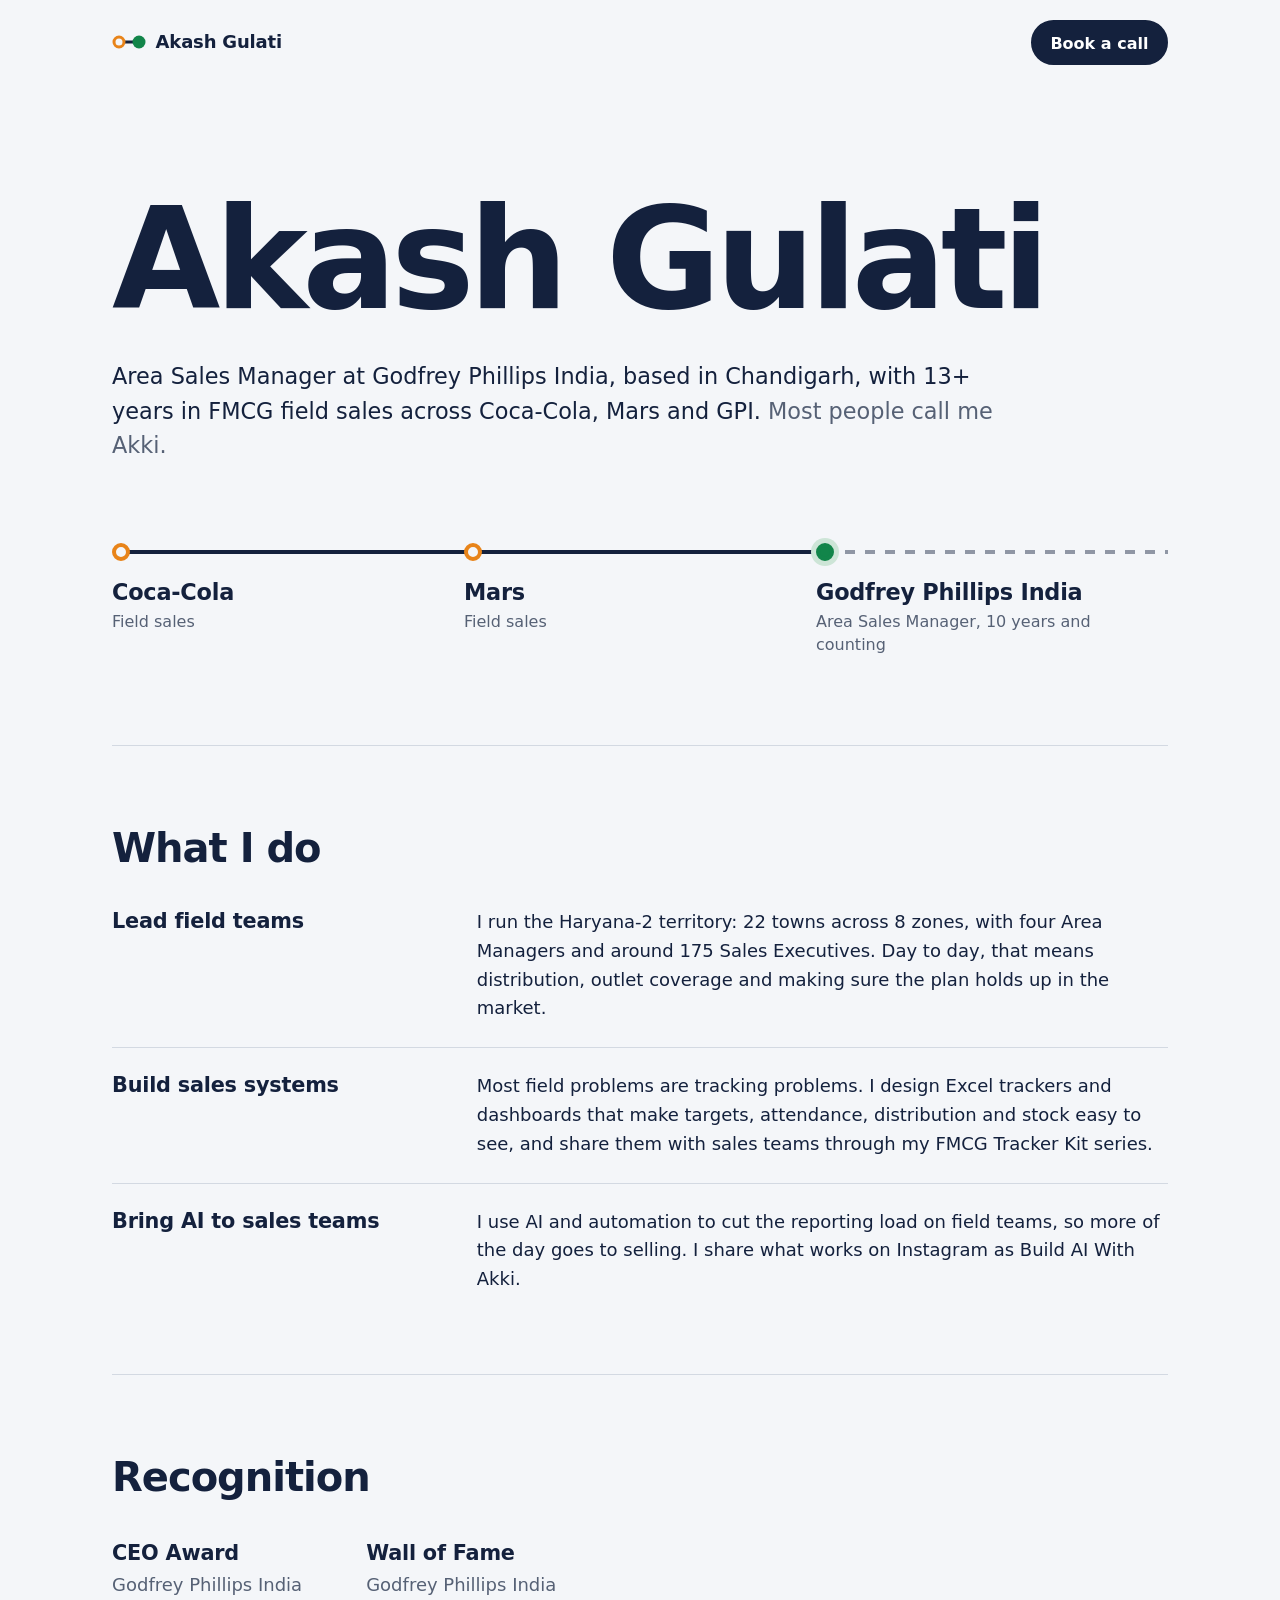
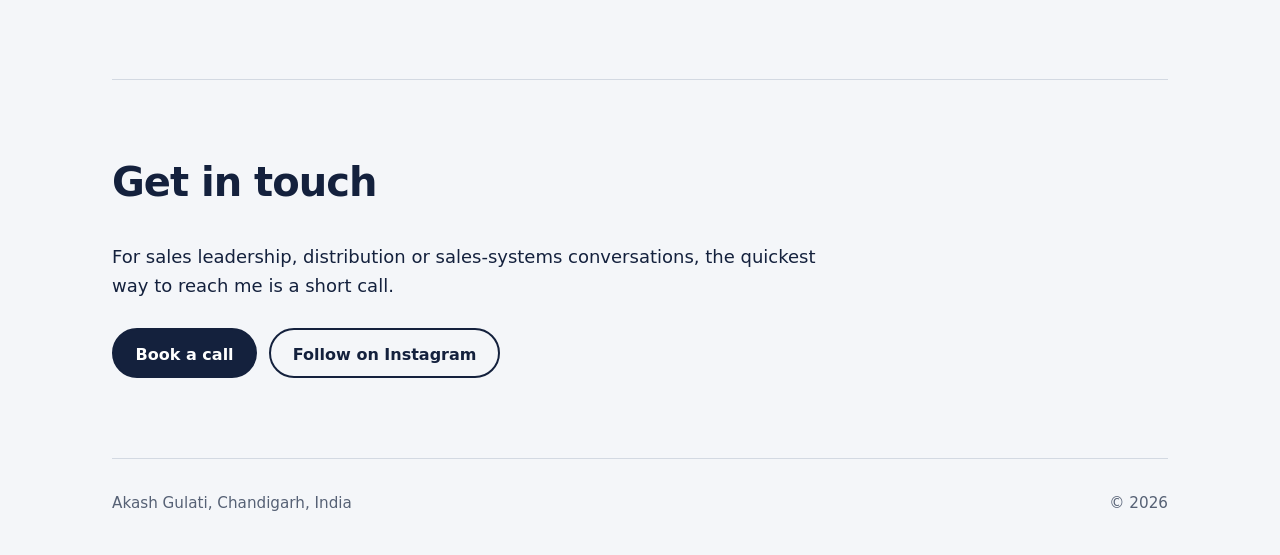
==== index.html @ 770d48a2 "Add personal profile page for Akash Gulati Single-page profile site built for GitHub Pages and Googl" ====
<!doctype html>
<html lang="en-IN">
<head>
  <meta charset="utf-8">
  <meta name="viewport" content="width=device-width, initial-scale=1">

  <title>Akash Gulati (Akki) | FMCG Sales Leader, Chandigarh</title>
  <meta name="description" content="Akash Gulati (Akki) is an Area Sales Manager at Godfrey Phillips India in Chandigarh, with 13+ years in FMCG field sales across Coca-Cola, Mars and GPI.">
  <meta name="author" content="Akash Gulati">
  <meta name="robots" content="index, follow">
  <link rel="canonical" href="https://kshgulati-akki.github.io/Mywebsite/">
  <meta name="theme-color" content="#14213D">
  <link rel="icon" href="favicon.svg" type="image/svg+xml">

  <!-- How the page looks when shared on LinkedIn, WhatsApp and other apps -->
  <meta property="og:type" content="profile">
  <meta property="og:title" content="Akash Gulati (Akki) | FMCG Sales Leader">
  <meta property="og:description" content="Area Sales Manager at Godfrey Phillips India. 13+ years in FMCG field sales across Coca-Cola, Mars and GPI.">
  <meta property="og:url" content="https://kshgulati-akki.github.io/Mywebsite/">
  <meta property="og:image" content="https://kshgulati-akki.github.io/Mywebsite/og-image.png">
  <meta property="og:image:width" content="1200">
  <meta property="og:image:height" content="630">
  <meta property="og:image:alt" content="Akash Gulati, FMCG Sales Leader">
  <meta property="profile:first_name" content="Akash">
  <meta property="profile:last_name" content="Gulati">
  <meta name="twitter:card" content="summary_large_image">

  <!-- Tells Google exactly who this page is about -->
  <script type="application/ld+json">
  {
    "@context": "https://schema.org",
    "@type": "ProfilePage",
    "url": "https://kshgulati-akki.github.io/Mywebsite/",
    "dateModified": "2026-11-10",
    "mainEntity": {
      "@type": "Person",
      "name": "Akash Gulati",
      "alternateName": "Akki",
      "url": "https://kshgulati-akki.github.io/Mywebsite/",
      "jobTitle": "Area Sales Manager",
      "worksFor": {
        "@type": "Organization",
        "name": "Godfrey Phillips India"
      },
      "address": {
        "@type": "PostalAddress",
        "addressLocality": "Chandigarh",
        "addressCountry": "IN"
      },
      "award": [
        "CEO Award, Godfrey Phillips India",
        "Wall of Fame, Godfrey Phillips India"
      ],
      "knowsAbout": [
        "FMCG sales",
        "Sales distribution",
        "Field sales management",
        "Sales operations",
        "Sales dashboards and trackers",
        "AI for sales teams"
      ],
      "sameAs": [
        "https://www.instagram.com/build_ai_with_akki/"
      ]
    }
  }
  </script>

  <link rel="preload" href="fonts/overpass-latin-wght-normal.woff2" as="font" type="font/woff2" crossorigin>
  <style>
    @font-face {
      font-family: "Overpass";
      src: url("fonts/overpass-latin-wght-normal.woff2") format("woff2");
      font-weight: 100 900;
      font-style: normal;
      font-display: swap;
    }

    :root {
      --ink: #14213D;
      --paper: #F4F6F9;
      --slate: #566175;
      --rule: #D3D9E2;
      --saffron: #E8841A;
      --green: #12854A;
      --white: #FFFFFF;

      --measure: 62ch;
      --gutter: clamp(1.25rem, 5vw, 3rem);
      --dot: 18px;
      --track: 4px;
    }

    *, *::before, *::after { box-sizing: border-box; }

    html {
      -webkit-text-size-adjust: 100%;
      text-size-adjust: 100%;
    }

    body {
      margin: 0;
      background: var(--paper);
      color: var(--ink);
      font-family: "Overpass", "Segoe UI", system-ui, sans-serif;
      font-size: 1.125rem;
      line-height: 1.6;
      font-weight: 400;
    }

    a { color: inherit; }

    :focus-visible {
      outline: 3px solid var(--saffron);
      outline-offset: 3px;
      border-radius: 4px;
    }

    .wrap {
      max-width: 72rem;
      margin-inline: auto;
      padding-inline: var(--gutter);
    }

    .skip {
      position: absolute;
      left: -999px;
      top: 0.5rem;
      background: var(--ink);
      color: var(--white);
      padding: 0.5rem 1rem;
      border-radius: 6px;
      z-index: 10;
    }
    .skip:focus { left: 0.5rem; }

    /* Header */
    .site-header {
      display: flex;
      align-items: center;
      justify-content: space-between;
      padding-block: 1.25rem;
    }

    .mark {
      display: inline-flex;
      align-items: center;
      gap: 0.6rem;
      font-weight: 750;
      text-decoration: none;
      letter-spacing: -0.01em;
    }
    .mark svg { display: block; }

    /* Buttons */
    .button {
      display: inline-flex;
      align-items: center;
      justify-content: center;
      min-height: 48px;
      padding: 0.7rem 1.35rem 0.55rem;
      border-radius: 999px;
      font-weight: 700;
      font-size: 1rem;
      text-decoration: none;
      border: 2px solid var(--ink);
      transition: background-color 0.15s ease, color 0.15s ease;
    }
    .button-solid { background: var(--ink); color: var(--white); }
    .button-solid:hover { background: #22325A; border-color: #22325A; }
    .button-line { background: transparent; color: var(--ink); }
    .button-line:hover { background: var(--white); }
    .site-header .button { min-height: 44px; padding: 0.55rem 1.1rem 0.4rem; }

    /* Hero */
    .hero { padding-block: clamp(3rem, 10vw, 7rem) clamp(3rem, 8vw, 5.5rem); }

    .hero h1 {
      margin: 0;
      font-size: clamp(3.4rem, 13vw, 8.75rem);
      line-height: 0.9;
      font-weight: 820;
      letter-spacing: -0.04em;
    }

    .lede {
      max-width: var(--measure);
      margin: clamp(1.5rem, 3vw, 2.25rem) 0 0;
      font-size: clamp(1.15rem, 2.2vw, 1.4rem);
      line-height: 1.55;
      color: var(--ink);
    }
    .lede span { color: var(--slate); }

    /* Career route: the signature element */
    .route {
      list-style: none;
      margin: clamp(3rem, 7vw, 5rem) 0 0;
      padding: 0;
      display: grid;
      grid-template-columns: repeat(3, minmax(0, 1fr));
    }

    .stop {
      position: relative;
      padding-top: calc(var(--dot) + 1.1rem);
      padding-right: 1.5rem;
    }

    /* Track from this stop to the next one */
    .stop::before {
      content: "";
      position: absolute;
      top: calc((var(--dot) - var(--track)) / 2);
      left: calc(var(--dot) / 2);
      right: calc(var(--dot) / -2);
      height: var(--track);
      background: var(--ink);
      transform-origin: left center;
      animation: lay-track 0.55s cubic-bezier(.6, 0, .2, 1) both;
    }
    .stop:nth-child(2)::before { animation-delay: 0.55s; }

    /* The road ahead: dashed */
    .stop:last-child::before {
      right: 0;
      background: repeating-linear-gradient(90deg, var(--ink) 0 10px, transparent 10px 20px);
      opacity: 0.45;
      animation-delay: 1.1s;
    }

    .dot {
      position: absolute;
      top: 0;
      left: 0;
      width: var(--dot);
      height: var(--dot);
      border-radius: 50%;
      background: var(--paper);
      border: var(--track) solid var(--saffron);
      z-index: 1;
      animation: arrive 0.3s ease-out both;
    }
    .stop:nth-child(2) .dot { animation-delay: 0.5s; }
    .stop:nth-child(3) .dot { animation-delay: 1.05s; }

    .stop-current .dot {
      background: var(--green);
      border-color: var(--green);
      box-shadow: 0 0 0 5px #CDE5D7;
    }

    .stop-name {
      display: block;
      font-size: clamp(1.15rem, 2vw, 1.4rem);
      font-weight: 760;
      line-height: 1.2;
      letter-spacing: -0.01em;
    }

    .stop-note {
      display: block;
      margin-top: 0.3rem;
      font-size: 1rem;
      line-height: 1.45;
      color: var(--slate);
    }

    @keyframes lay-track {
      from { transform: scaleX(0); }
      to { transform: scaleX(1); }
    }
    @keyframes arrive {
      from { transform: scale(0.2); opacity: 0; }
      to { transform: scale(1); opacity: 1; }
    }

    /* Sections */
    .section {
      padding-block: clamp(3rem, 7vw, 5rem);
      border-top: 1px solid var(--rule);
    }

    .section h2 {
      margin: 0 0 clamp(1.5rem, 3vw, 2.5rem);
      font-size: clamp(1.75rem, 3.4vw, 2.5rem);
      line-height: 1.1;
      font-weight: 800;
      letter-spacing: -0.025em;
    }

    .work { margin: 0; }
    .work-row {
      display: grid;
      grid-template-columns: minmax(12rem, 18rem) minmax(0, var(--measure));
      column-gap: clamp(2rem, 6vw, 5rem);
      padding-block: 1.5rem;
      border-top: 1px solid var(--rule);
    }
    .work-row:first-child { border-top: 0; padding-top: 0; }
    .work-row:last-child { padding-bottom: 0; }
    .work dt {
      font-size: 1.3rem;
      font-weight: 760;
      line-height: 1.3;
      letter-spacing: -0.01em;
    }
    .work dd { margin: 0; }
    .work p { margin: 0; }

    .awards {
      list-style: none;
      margin: 0;
      padding: 0;
      display: flex;
      flex-wrap: wrap;
      gap: 1rem 4rem;
    }
    .awards strong {
      display: block;
      font-size: 1.3rem;
      font-weight: 760;
      letter-spacing: -0.01em;
    }
    .awards span { color: var(--slate); }

    .contact p {
      max-width: var(--measure);
      margin: 0 0 1.75rem;
    }
    .actions {
      display: flex;
      flex-wrap: wrap;
      gap: 0.75rem;
    }

    .site-footer {
      padding-block: 2rem 2.5rem;
      border-top: 1px solid var(--rule);
      font-size: 0.95rem;
      color: var(--slate);
      display: flex;
      flex-wrap: wrap;
      justify-content: space-between;
      gap: 0.5rem 2rem;
    }
    .site-footer p { margin: 0; }

    /* Phones: the route runs top to bottom */
    @media (max-width: 680px) {
      .route { grid-template-columns: 1fr; }

      .stop {
        padding-top: 0;
        padding-left: calc(var(--dot) + 1.1rem);
        padding-right: 0;
        padding-bottom: 2rem;
      }
      .stop::before {
        top: calc(var(--dot) / 2);
        bottom: calc(var(--dot) / -2);
        left: calc((var(--dot) - var(--track)) / 2);
        right: auto;
        width: var(--track);
        height: auto;
        transform-origin: center top;
        animation-name: lay-track-down;
      }
      .stop:last-child { padding-bottom: 2.5rem; }
      .stop:last-child::before {
        bottom: 0;
        background: repeating-linear-gradient(180deg, var(--ink) 0 10px, transparent 10px 20px);
      }
      .stop-name { padding-top: 0.05rem; }

      .work-row { grid-template-columns: 1fr; row-gap: 0.4rem; }

      .site-header .button { display: none; }
      .actions .button { flex: 1 1 100%; }
    }

    @keyframes lay-track-down {
      from { transform: scaleY(0); }
      to { transform: scaleY(1); }
    }

    @media (prefers-reduced-motion: reduce) {
      .stop::before,
      .dot { animation: none; }
      .button { transition: none; }
    }
  </style>
</head>
<body>
  <a class="skip" href="#main">Skip to content</a>

  <div class="wrap">
    <header class="site-header">
      <a class="mark" href="./" aria-label="Akash Gulati, home">
        <svg width="34" height="14" viewBox="0 0 34 14" aria-hidden="true">
          <line x1="7" y1="7" x2="27" y2="7" stroke="#14213D" stroke-width="3"/>
          <circle cx="7" cy="7" r="5" fill="#F4F6F9" stroke="#E8841A" stroke-width="3"/>
          <circle cx="27" cy="7" r="6.5" fill="#12854A"/>
        </svg>
        Akash Gulati
      </a>
      <a class="button button-solid" href="https://cal.com/djakki">Book a call</a>
    </header>

    <main id="main">
      <section class="hero" aria-labelledby="name">
        <h1 id="name">Akash Gulati</h1>
        <p class="lede">
          Area Sales Manager at Godfrey Phillips India, based in Chandigarh, with 13+ years in FMCG field sales across Coca-Cola, Mars and GPI.
          <span>Most people call me Akki.</span>
        </p>

        <ol class="route" aria-label="Career so far">
          <li class="stop">
            <span class="dot" aria-hidden="true"></span>
            <span class="stop-name">Coca-Cola</span>
            <span class="stop-note">Field sales</span>
          </li>
          <li class="stop">
            <span class="dot" aria-hidden="true"></span>
            <span class="stop-name">Mars</span>
            <span class="stop-note">Field sales</span>
          </li>
          <li class="stop stop-current">
            <span class="dot" aria-hidden="true"></span>
            <span class="stop-name">Godfrey Phillips India</span>
            <span class="stop-note">Area Sales Manager, 10 years and counting</span>
          </li>
        </ol>
      </section>

      <section class="section" aria-labelledby="work-heading">
        <h2 id="work-heading">What I do</h2>
        <dl class="work">
          <div class="work-row">
            <dt>Lead field teams</dt>
            <dd>
              <p>I run the Haryana-2 territory: 22 towns across 8 zones, with four Area Managers and around 175 Sales Executives. Day to day, that means distribution, outlet coverage and making sure the plan holds up in the market.</p>
            </dd>
          </div>

          <div class="work-row">
            <dt>Build sales systems</dt>
            <dd>
              <p>Most field problems are tracking problems. I design Excel trackers and dashboards that make targets, attendance, distribution and stock easy to see, and share them with sales teams through my FMCG Tracker Kit series.</p>
            </dd>
          </div>

          <div class="work-row">
            <dt>Bring AI to sales teams</dt>
            <dd>
              <p>I use AI and automation to cut the reporting load on field teams, so more of the day goes to selling. I share what works on Instagram as Build AI With Akki.</p>
            </dd>
          </div>
        </dl>
      </section>

      <section class="section" aria-labelledby="awards-heading">
        <h2 id="awards-heading">Recognition</h2>
        <ul class="awards">
          <li><strong>CEO Award</strong><span>Godfrey Phillips India</span></li>
          <li><strong>Wall of Fame</strong><span>Godfrey Phillips India</span></li>
        </ul>
      </section>

      <section class="section contact" aria-labelledby="contact-heading">
        <h2 id="contact-heading">Get in touch</h2>
        <p>For sales leadership, distribution or sales-systems conversations, the quickest way to reach me is a short call.</p>
        <div class="actions">
          <a class="button button-solid" href="https://cal.com/djakki">Book a call</a>
          <a class="button button-line" href="https://www.instagram.com/build_ai_with_akki/">Follow on Instagram</a>
        </div>
      </section>
    </main>

    <footer class="site-footer">
      <p>Akash Gulati, Chandigarh, India</p>
      <p>&copy; 2026</p>
    </footer>
  </div>
</body>
</html>
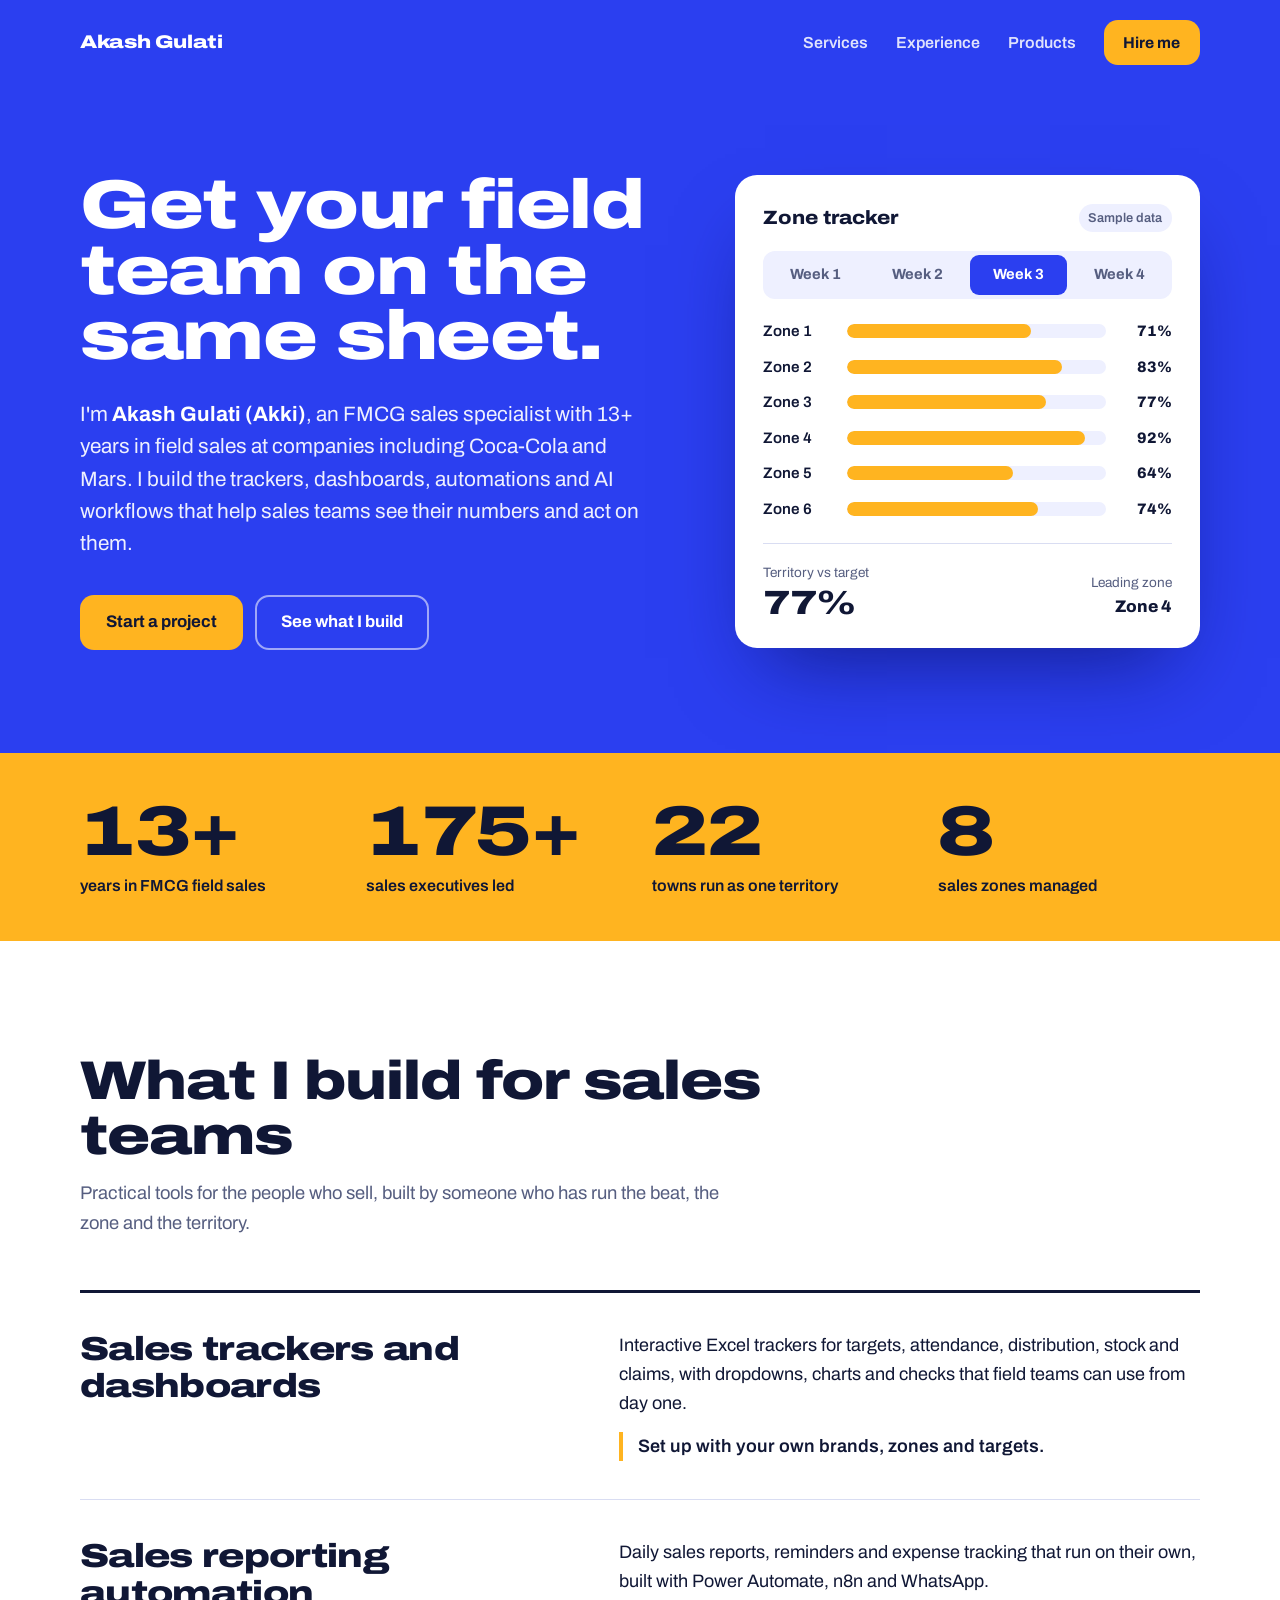
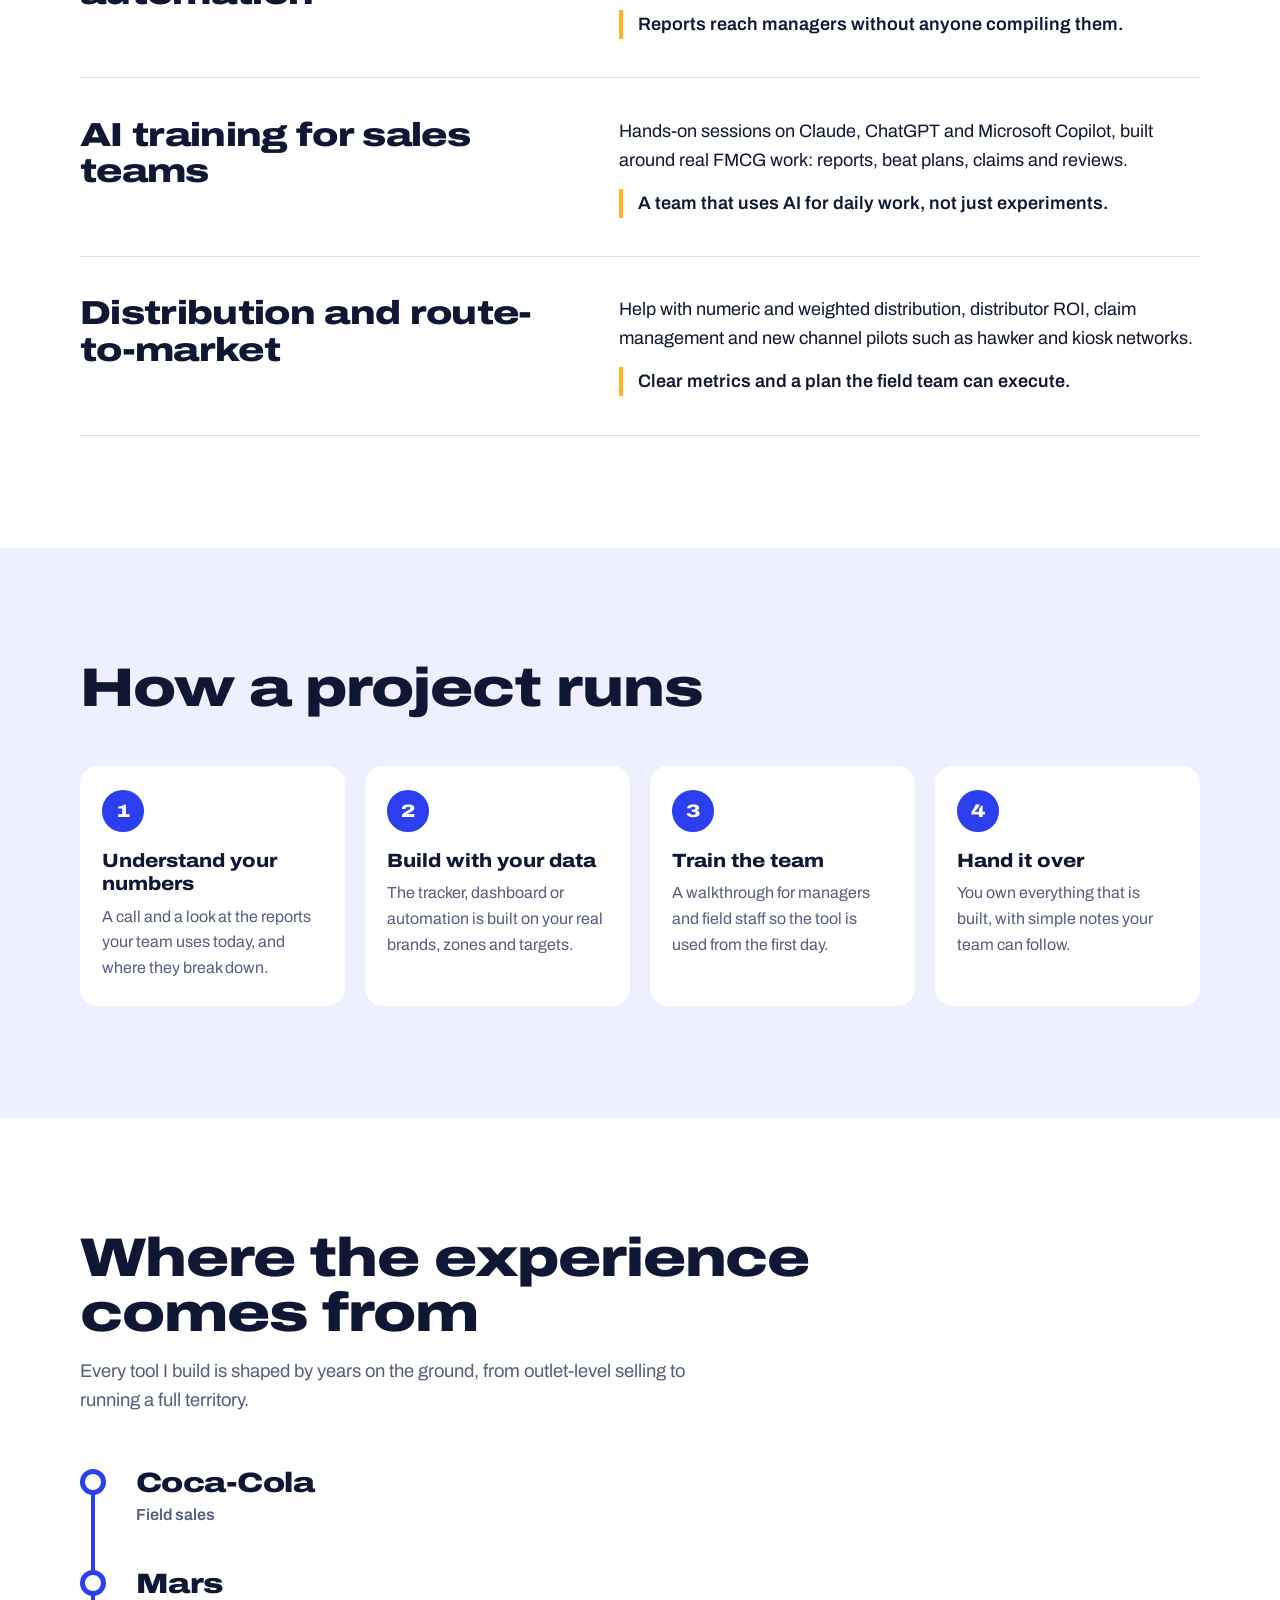
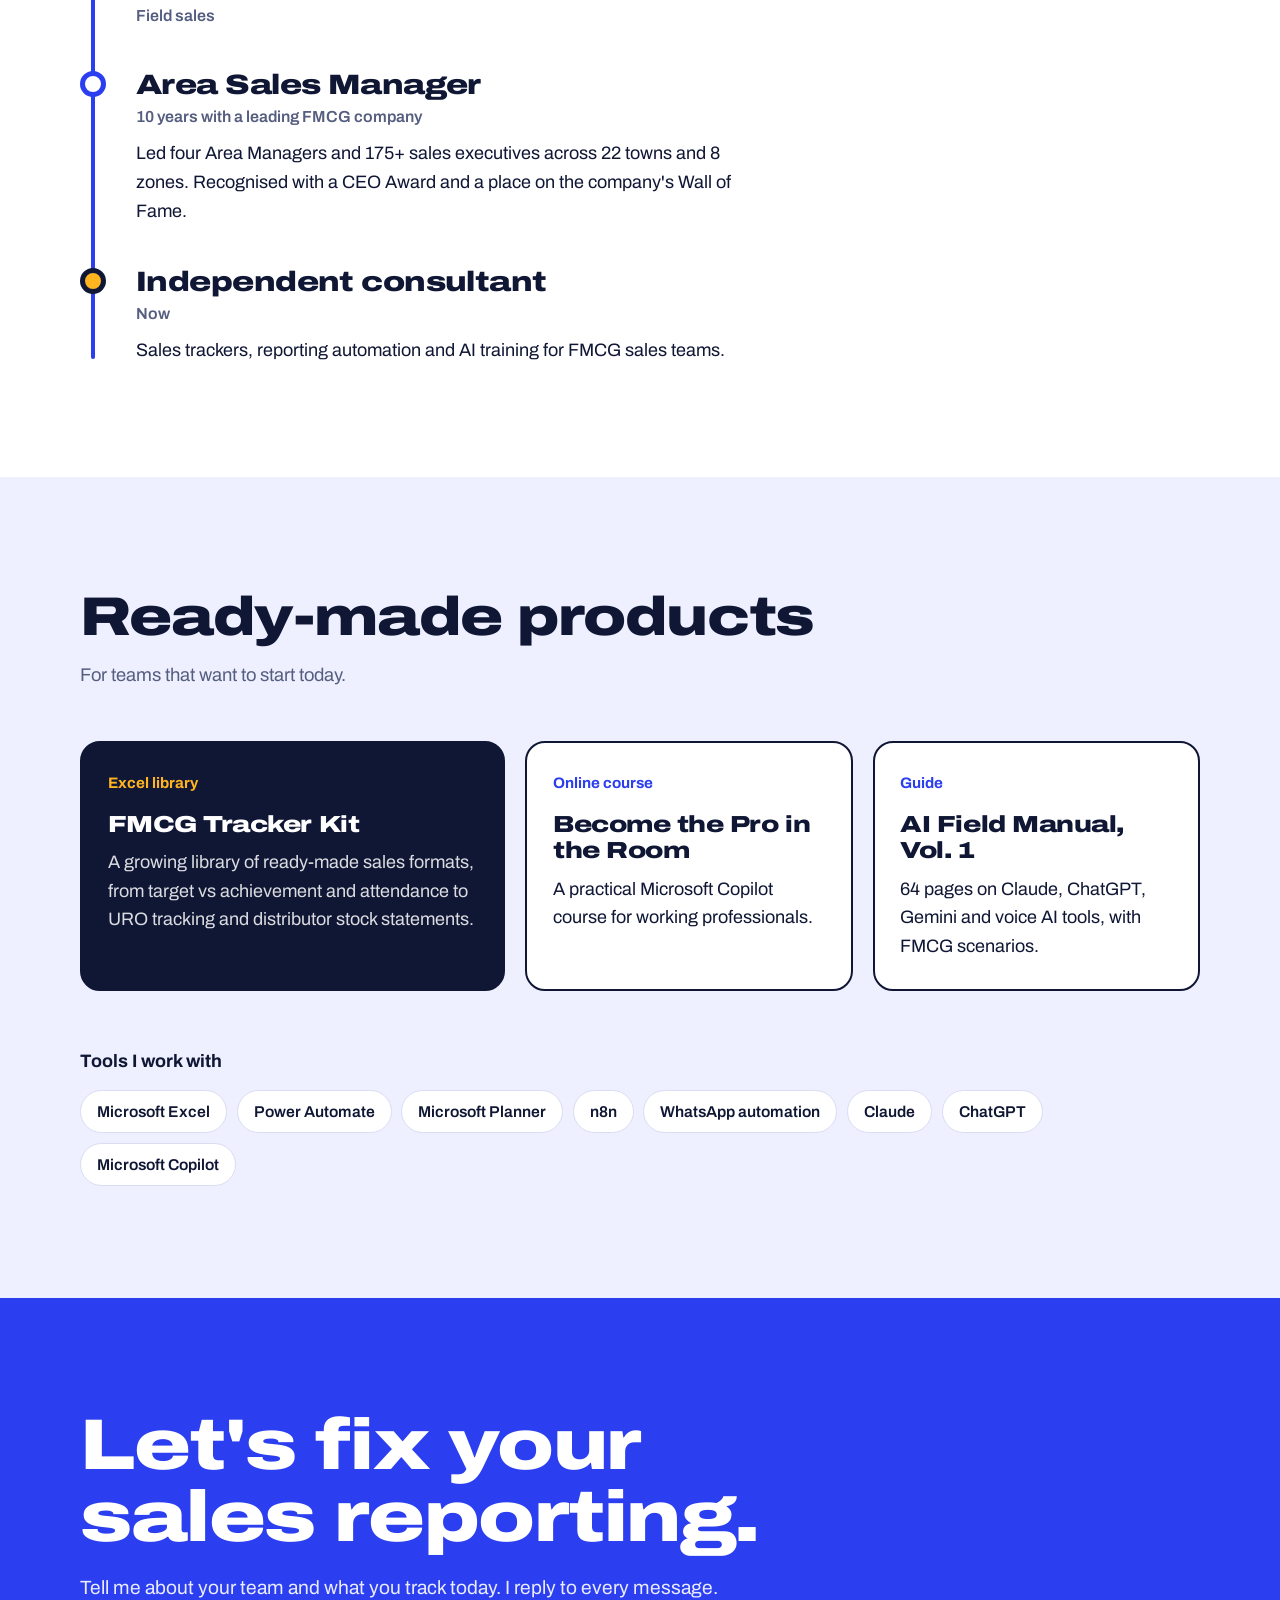
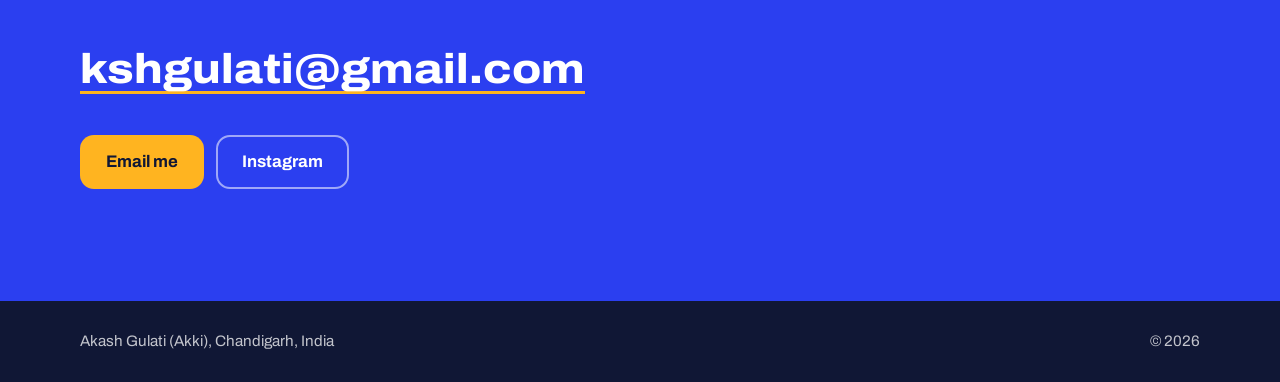
==== commit 4cf14fea: "Redesign as a bold freelance consultant profile - Repositions the page around freelance FMCG sales s" ====
--- a/index.html
+++ b/index.html
@@ -4,23 +4,23 @@
   <meta charset="utf-8">
   <meta name="viewport" content="width=device-width, initial-scale=1">
 
-  <title>Akash Gulati (Akki) | FMCG Sales Leader, Chandigarh</title>
-  <meta name="description" content="Akash Gulati (Akki) is an Area Sales Manager at Godfrey Phillips India in Chandigarh, with 13+ years in FMCG field sales across Coca-Cola, Mars and GPI.">
+  <title>Akash Gulati (Akki) | FMCG Sales Systems &amp; AI Consultant</title>
+  <meta name="description" content="Akash Gulati (Akki) builds sales trackers, dashboards, automation and AI workflows for FMCG sales teams, drawing on 13+ years in field sales.">
   <meta name="author" content="Akash Gulati">
   <meta name="robots" content="index, follow">
   <link rel="canonical" href="https://kshgulati-akki.github.io/Mywebsite/">
-  <meta name="theme-color" content="#14213D">
+  <meta name="theme-color" content="#2B3FF0">
   <link rel="icon" href="favicon.svg" type="image/svg+xml">
 
   <!-- How the page looks when shared on LinkedIn, WhatsApp and other apps -->
   <meta property="og:type" content="profile">
-  <meta property="og:title" content="Akash Gulati (Akki) | FMCG Sales Leader">
-  <meta property="og:description" content="Area Sales Manager at Godfrey Phillips India. 13+ years in FMCG field sales across Coca-Cola, Mars and GPI.">
+  <meta property="og:title" content="Akash Gulati (Akki) | FMCG Sales Systems &amp; AI">
+  <meta property="og:description" content="Sales trackers, dashboards, automation and AI training for FMCG sales teams. 13+ years in field sales with Coca-Cola, Mars and more.">
   <meta property="og:url" content="https://kshgulati-akki.github.io/Mywebsite/">
   <meta property="og:image" content="https://kshgulati-akki.github.io/Mywebsite/og-image.png">
   <meta property="og:image:width" content="1200">
   <meta property="og:image:height" content="630">
-  <meta property="og:image:alt" content="Akash Gulati, FMCG Sales Leader">
+  <meta property="og:image:alt" content="Akash Gulati, FMCG Sales Systems and AI">
   <meta property="profile:first_name" content="Akash">
   <meta property="profile:last_name" content="Gulati">
   <meta name="twitter:card" content="summary_large_image">
@@ -37,27 +37,22 @@
       "name": "Akash Gulati",
       "alternateName": "Akki",
       "url": "https://kshgulati-akki.github.io/Mywebsite/",
-      "jobTitle": "Area Sales Manager",
-      "worksFor": {
-        "@type": "Organization",
-        "name": "Godfrey Phillips India"
-      },
+      "jobTitle": "FMCG Sales Systems & AI Consultant",
+      "email": "mailto:kshgulati@gmail.com",
       "address": {
         "@type": "PostalAddress",
         "addressLocality": "Chandigarh",
         "addressCountry": "IN"
       },
-      "award": [
-        "CEO Award, Godfrey Phillips India",
-        "Wall of Fame, Godfrey Phillips India"
-      ],
       "knowsAbout": [
         "FMCG sales",
-        "Sales distribution",
         "Field sales management",
-        "Sales operations",
-        "Sales dashboards and trackers",
-        "AI for sales teams"
+        "Sales distribution and route-to-market",
+        "Excel sales trackers and dashboards",
+        "Sales reporting automation",
+        "Power Automate",
+        "n8n",
+        "AI training for sales teams"
       ],
       "sameAs": [
         "https://www.instagram.com/build_ai_with_akki/"
@@ -66,58 +61,57 @@
   }
   </script>
 
-  <link rel="preload" href="fonts/overpass-latin-wght-normal.woff2" as="font" type="font/woff2" crossorigin>
+  <link rel="preload" href="fonts/archivo-latin-wdth-normal.woff2" as="font" type="font/woff2" crossorigin>
   <style>
     @font-face {
-      font-family: "Overpass";
-      src: url("fonts/overpass-latin-wght-normal.woff2") format("woff2");
+      font-family: "Archivo";
+      src: url("fonts/archivo-latin-wdth-normal.woff2") format("woff2");
       font-weight: 100 900;
+      font-stretch: 62% 125%;
       font-style: normal;
       font-display: swap;
     }
 
     :root {
-      --ink: #14213D;
-      --paper: #F4F6F9;
-      --slate: #566175;
-      --rule: #D3D9E2;
-      --saffron: #E8841A;
-      --green: #12854A;
+      --cobalt: #2B3FF0;
+      --cobalt-deep: #1C2BC4;
+      --marigold: #FFB420;
+      --ink: #101735;
       --white: #FFFFFF;
-
-      --measure: 62ch;
+      --mist: #EEF0FF;
+      --mint: #10B482;
+      --slate: #565E80;
+      --line: #D9DDF2;
+
+      --wrap: 76rem;
       --gutter: clamp(1.25rem, 5vw, 3rem);
-      --dot: 18px;
-      --track: 4px;
+      --measure: 60ch;
     }
 
     *, *::before, *::after { box-sizing: border-box; }
-
-    html {
-      -webkit-text-size-adjust: 100%;
-      text-size-adjust: 100%;
-    }
+    html { -webkit-text-size-adjust: 100%; text-size-adjust: 100%; scroll-behavior: smooth; }
 
     body {
       margin: 0;
-      background: var(--paper);
+      background: var(--white);
       color: var(--ink);
-      font-family: "Overpass", "Segoe UI", system-ui, sans-serif;
+      font-family: "Archivo", "Segoe UI", system-ui, sans-serif;
+      font-stretch: 100%;
       font-size: 1.125rem;
       line-height: 1.6;
-      font-weight: 400;
     }
 
     a { color: inherit; }
+    img, svg { display: block; }
 
     :focus-visible {
-      outline: 3px solid var(--saffron);
+      outline: 3px solid var(--marigold);
       outline-offset: 3px;
-      border-radius: 4px;
+      border-radius: 6px;
     }
 
     .wrap {
-      max-width: 72rem;
+      max-width: var(--wrap);
       margin-inline: auto;
       padding-inline: var(--gutter);
     }
@@ -126,362 +120,780 @@
       position: absolute;
       left: -999px;
       top: 0.5rem;
-      background: var(--ink);
+      z-index: 20;
+      background: var(--marigold);
+      color: var(--ink);
+      padding: 0.5rem 1rem;
+      border-radius: 8px;
+      font-weight: 700;
+    }
+    .skip:focus { left: 0.5rem; }
+
+    .wide {
+      font-stretch: 125%;
+      font-weight: 850;
+      letter-spacing: -0.02em;
+    }
+
+    /* Buttons */
+    .btn {
+      display: inline-flex;
+      align-items: center;
+      justify-content: center;
+      gap: 0.5rem;
+      min-height: 52px;
+      padding: 0.75rem 1.5rem;
+      border-radius: 14px;
+      border: 2px solid transparent;
+      font-size: 1.05rem;
+      font-weight: 700;
+      text-decoration: none;
+      transition: transform 0.15s ease, background-color 0.15s ease;
+    }
+    .btn:hover { transform: translateY(-2px); }
+    .btn-marigold { background: var(--marigold); color: var(--ink); }
+    .btn-ghost { border-color: rgba(255, 255, 255, 0.55); color: var(--white); }
+    .btn-ghost:hover { background: rgba(255, 255, 255, 0.1); }
+    .btn-ink { background: var(--ink); color: var(--white); }
+
+    /* Hero band */
+    .hero-band {
+      background: var(--cobalt);
       color: var(--white);
-      padding: 0.5rem 1rem;
-      border-radius: 6px;
-      z-index: 10;
-    }
-    .skip:focus { left: 0.5rem; }
-
-    /* Header */
-    .site-header {
+      overflow: hidden;
+    }
+
+    .topbar {
       display: flex;
       align-items: center;
       justify-content: space-between;
+      gap: 1rem;
       padding-block: 1.25rem;
     }
-
-    .mark {
-      display: inline-flex;
+    .brand {
+      font-size: 1.15rem;
+      text-decoration: none;
+    }
+    .nav {
+      display: flex;
       align-items: center;
-      gap: 0.6rem;
-      font-weight: 750;
-      text-decoration: none;
-      letter-spacing: -0.01em;
-    }
-    .mark svg { display: block; }
-
-    /* Buttons */
-    .button {
-      display: inline-flex;
+      gap: 1.75rem;
+      font-weight: 600;
+      font-size: 1rem;
+    }
+    .nav a { text-decoration: none; opacity: 0.85; }
+    .nav a:hover { opacity: 1; text-decoration: underline; text-underline-offset: 4px; }
+    .nav .btn { opacity: 1; min-height: 44px; padding: 0.5rem 1.1rem; font-size: 0.98rem; }
+    .nav .btn:hover { text-decoration: none; }
+
+    .hero {
+      display: grid;
+      grid-template-columns: minmax(0, 1.12fr) minmax(0, 0.88fr);
+      gap: clamp(2.5rem, 5vw, 4.5rem);
       align-items: center;
-      justify-content: center;
-      min-height: 48px;
-      padding: 0.7rem 1.35rem 0.55rem;
+      padding-block: clamp(2.5rem, 7vw, 5.5rem) clamp(3.5rem, 8vw, 6.5rem);
+    }
+
+    .hero h1 {
+      margin: 0;
+      font-size: clamp(2.6rem, 5.4vw, 4.9rem);
+      line-height: 0.95;
+    }
+
+    .hero-lede {
+      max-width: 36rem;
+      margin: 1.75rem 0 0;
+      font-size: clamp(1.1rem, 1.7vw, 1.3rem);
+      line-height: 1.55;
+      color: rgba(255, 255, 255, 0.92);
+    }
+    .hero-lede strong { color: var(--white); font-weight: 700; }
+
+    .hero-actions {
+      display: flex;
+      flex-wrap: wrap;
+      gap: 0.75rem;
+      margin-top: 2.25rem;
+    }
+
+    /* Live tracker demo */
+    .tracker {
+      background: var(--white);
+      color: var(--ink);
+      border-radius: 22px;
+      padding: clamp(1.25rem, 2.5vw, 1.75rem);
+      box-shadow: 0 40px 80px -30px rgba(6, 12, 90, 0.65);
+    }
+    .tracker-head {
+      display: flex;
+      align-items: center;
+      justify-content: space-between;
+      gap: 1rem;
+    }
+    .tracker-title {
+      margin: 0;
+      font-size: 1.2rem;
+      font-stretch: 112%;
+      font-weight: 800;
+    }
+    .tag {
+      font-size: 0.8rem;
+      font-weight: 600;
+      color: var(--slate);
+      background: var(--mist);
+      padding: 0.25rem 0.6rem;
       border-radius: 999px;
+      white-space: nowrap;
+    }
+
+    .weeks {
+      display: grid;
+      grid-template-columns: repeat(4, 1fr);
+      gap: 4px;
+      margin: 1.1rem 0 1.25rem;
+      padding: 4px;
+      background: var(--mist);
+      border-radius: 12px;
+    }
+    .weeks button {
+      appearance: none;
+      border: 0;
+      border-radius: 9px;
+      background: transparent;
+      color: var(--slate);
+      font: inherit;
+      font-size: 0.92rem;
       font-weight: 700;
+      min-height: 40px;
+      cursor: pointer;
+    }
+    .weeks button[aria-pressed="true"] {
+      background: var(--cobalt);
+      color: var(--white);
+    }
+
+    .zones { list-style: none; margin: 0; padding: 0; display: grid; gap: 0.7rem; }
+    .zone {
+      display: grid;
+      grid-template-columns: 4.5rem 1fr 3.4rem;
+      align-items: center;
+      gap: 0.75rem;
+      font-size: 0.95rem;
+    }
+    .zone-name { font-weight: 600; }
+    .bar {
+      display: block;
+      height: 14px;
+      background: var(--mist);
+      border-radius: 999px;
+      overflow: hidden;
+    }
+    .fill {
+      display: block;
+      height: 100%;
+      width: 0;
+      background: var(--marigold);
+      border-radius: inherit;
+      transition: width 0.7s cubic-bezier(.2, .8, .2, 1), background-color 0.3s ease;
+    }
+    .zone.hit .fill { background: var(--mint); }
+    .pct {
+      text-align: right;
+      font-weight: 800;
+      font-variant-numeric: tabular-nums;
+    }
+    .zone.hit .pct { color: #0A8A63; }
+
+    .tracker-foot {
+      display: flex;
+      justify-content: space-between;
+      align-items: end;
+      gap: 1rem;
+      margin-top: 1.4rem;
+      padding-top: 1.1rem;
+      border-top: 1px solid var(--line);
+    }
+    .total-label, .top-label { display: block; font-size: 0.85rem; color: var(--slate); }
+    .total-value {
+      display: block;
+      font-size: 2.1rem;
+      line-height: 1;
+      font-stretch: 125%;
+      font-weight: 850;
+      font-variant-numeric: tabular-nums;
+      margin-top: 0.2rem;
+    }
+    .top-value { display: block; font-weight: 800; font-size: 1.05rem; text-align: right; }
+    .tracker-foot > div:last-child { text-align: right; }
+
+    /* Numbers band */
+    .numbers {
+      background: var(--marigold);
+      color: var(--ink);
+    }
+    .numbers ul {
+      list-style: none;
+      margin: 0;
+      padding: clamp(2rem, 4vw, 2.75rem) 0;
+      display: grid;
+      grid-template-columns: repeat(4, minmax(0, 1fr));
+      gap: 1.5rem;
+    }
+    .num {
+      display: block;
+      font-size: clamp(2.6rem, 5.5vw, 4.4rem);
+      line-height: 1;
+      font-variant-numeric: tabular-nums;
+    }
+    .num-label {
+      display: block;
+      margin-top: 0.5rem;
+      font-weight: 600;
       font-size: 1rem;
-      text-decoration: none;
-      border: 2px solid var(--ink);
-      transition: background-color 0.15s ease, color 0.15s ease;
-    }
-    .button-solid { background: var(--ink); color: var(--white); }
-    .button-solid:hover { background: #22325A; border-color: #22325A; }
-    .button-line { background: transparent; color: var(--ink); }
-    .button-line:hover { background: var(--white); }
-    .site-header .button { min-height: 44px; padding: 0.55rem 1.1rem 0.4rem; }
-
-    /* Hero */
-    .hero { padding-block: clamp(3rem, 10vw, 7rem) clamp(3rem, 8vw, 5.5rem); }
-
-    .hero h1 {
-      margin: 0;
-      font-size: clamp(3.4rem, 13vw, 8.75rem);
-      line-height: 0.9;
-      font-weight: 820;
-      letter-spacing: -0.04em;
-    }
-
-    .lede {
+      line-height: 1.35;
+      max-width: 14rem;
+    }
+
+    /* Sections */
+    .section { padding-block: clamp(4rem, 9vw, 7rem); }
+    .section-mist { background: var(--mist); }
+
+    .section-head { max-width: 46rem; margin-bottom: clamp(2.25rem, 4vw, 3.5rem); }
+    .section-head h2 {
+      margin: 0;
+      font-size: clamp(2rem, 4.4vw, 3.4rem);
+      line-height: 1.02;
+    }
+    .section-head p {
+      margin: 1rem 0 0;
+      color: var(--slate);
+      font-size: 1.15rem;
       max-width: var(--measure);
-      margin: clamp(1.5rem, 3vw, 2.25rem) 0 0;
-      font-size: clamp(1.15rem, 2.2vw, 1.4rem);
-      line-height: 1.55;
-      color: var(--ink);
-    }
-    .lede span { color: var(--slate); }
-
-    /* Career route: the signature element */
-    .route {
+    }
+
+    /* Services */
+    .services { list-style: none; margin: 0; padding: 0; border-top: 3px solid var(--ink); }
+    .service {
+      display: grid;
+      grid-template-columns: minmax(0, 0.9fr) minmax(0, 1.1fr);
+      gap: 1rem clamp(2rem, 5vw, 4.5rem);
+      padding: clamp(1.75rem, 3vw, 2.5rem) 0;
+      border-bottom: 1px solid var(--line);
+    }
+    .service h3 {
+      margin: 0;
+      font-size: clamp(1.45rem, 2.6vw, 2.1rem);
+      line-height: 1.1;
+    }
+    .service p { margin: 0; max-width: var(--measure); }
+    .service .outcome {
+      margin-top: 0.9rem;
+      padding-left: 0.9rem;
+      border-left: 4px solid var(--marigold);
+      font-weight: 600;
+    }
+
+    /* Process */
+    .steps {
       list-style: none;
-      margin: clamp(3rem, 7vw, 5rem) 0 0;
+      margin: 0;
       padding: 0;
       display: grid;
-      grid-template-columns: repeat(3, minmax(0, 1fr));
-    }
-
-    .stop {
+      grid-template-columns: repeat(4, minmax(0, 1fr));
+      gap: 1.25rem;
+      counter-reset: step;
+    }
+    .step {
+      counter-increment: step;
+      background: var(--white);
+      border-radius: 18px;
+      padding: 1.5rem 1.4rem 1.6rem;
+    }
+    .step::before {
+      content: counter(step);
+      display: grid;
+      place-items: center;
+      width: 2.6rem;
+      height: 2.6rem;
+      border-radius: 50%;
+      background: var(--cobalt);
+      color: var(--white);
+      font-weight: 850;
+      font-stretch: 125%;
+      margin-bottom: 1.1rem;
+    }
+    .step h3 { margin: 0 0 0.5rem; font-size: 1.2rem; font-stretch: 112%; font-weight: 800; line-height: 1.2; }
+    .step p { margin: 0; font-size: 1rem; color: var(--slate); }
+
+    /* Experience timeline */
+    .timeline {
+      list-style: none;
+      margin: 0;
+      padding: 0;
       position: relative;
-      padding-top: calc(var(--dot) + 1.1rem);
-      padding-right: 1.5rem;
-    }
-
-    /* Track from this stop to the next one */
-    .stop::before {
+      max-width: 52rem;
+    }
+    .timeline::before,
+    .timeline::after {
       content: "";
       position: absolute;
-      top: calc((var(--dot) - var(--track)) / 2);
-      left: calc(var(--dot) / 2);
-      right: calc(var(--dot) / -2);
-      height: var(--track);
-      background: var(--ink);
-      transform-origin: left center;
-      animation: lay-track 0.55s cubic-bezier(.6, 0, .2, 1) both;
-    }
-    .stop:nth-child(2)::before { animation-delay: 0.55s; }
-
-    /* The road ahead: dashed */
-    .stop:last-child::before {
-      right: 0;
-      background: repeating-linear-gradient(90deg, var(--ink) 0 10px, transparent 10px 20px);
-      opacity: 0.45;
-      animation-delay: 1.1s;
-    }
-
-    .dot {
+      left: 11px;
+      top: 6px;
+      bottom: 6px;
+      width: 4px;
+      border-radius: 4px;
+    }
+    .timeline::before { background: var(--line); }
+    .timeline::after {
+      background: var(--cobalt);
+      transform-origin: top;
+      transform: scaleY(var(--progress, 1));
+      transition: transform 1.4s cubic-bezier(.4, 0, .2, 1);
+    }
+    .js .timeline { --progress: 0; }
+    .js .timeline.is-visible { --progress: 1; }
+
+    .role {
+      position: relative;
+      padding: 0 0 2.5rem 3.5rem;
+    }
+    .role:last-child { padding-bottom: 0; }
+    .role::before {
+      content: "";
       position: absolute;
-      top: 0;
       left: 0;
-      width: var(--dot);
-      height: var(--dot);
+      top: 2px;
+      width: 26px;
+      height: 26px;
       border-radius: 50%;
-      background: var(--paper);
-      border: var(--track) solid var(--saffron);
+      background: var(--white);
+      border: 5px solid var(--cobalt);
       z-index: 1;
-      animation: arrive 0.3s ease-out both;
-    }
-    .stop:nth-child(2) .dot { animation-delay: 0.5s; }
-    .stop:nth-child(3) .dot { animation-delay: 1.05s; }
-
-    .stop-current .dot {
-      background: var(--green);
-      border-color: var(--green);
-      box-shadow: 0 0 0 5px #CDE5D7;
-    }
-
-    .stop-name {
+    }
+    .role-now::before { background: var(--marigold); border-color: var(--ink); }
+    .role h3 { margin: 0; font-size: clamp(1.35rem, 2.4vw, 1.75rem); line-height: 1.15; }
+    .role .meta { display: block; margin-top: 0.2rem; color: var(--slate); font-weight: 600; font-size: 1rem; }
+    .role p { margin: 0.6rem 0 0; max-width: var(--measure); }
+
+    /* Products */
+    .products {
+      list-style: none;
+      margin: 0;
+      padding: 0;
+      display: grid;
+      grid-template-columns: 1.3fr 1fr 1fr;
+      gap: 1.25rem;
+    }
+    .product {
+      border-radius: 20px;
+      padding: 1.75rem 1.6rem;
+      background: var(--white);
+      border: 2px solid var(--ink);
+      display: flex;
+      flex-direction: column;
+    }
+    .product-lead { background: var(--ink); color: var(--white); }
+    .product h3 { margin: 0 0 0.6rem; font-size: 1.45rem; line-height: 1.15; }
+    .product p { margin: 0; }
+    .product-lead p { color: rgba(255, 255, 255, 0.85); }
+    .product .kind {
       display: block;
-      font-size: clamp(1.15rem, 2vw, 1.4rem);
-      font-weight: 760;
-      line-height: 1.2;
-      letter-spacing: -0.01em;
-    }
-
-    .stop-note {
-      display: block;
-      margin-top: 0.3rem;
-      font-size: 1rem;
-      line-height: 1.45;
-      color: var(--slate);
-    }
-
-    @keyframes lay-track {
-      from { transform: scaleX(0); }
-      to { transform: scaleX(1); }
-    }
-    @keyframes arrive {
-      from { transform: scale(0.2); opacity: 0; }
-      to { transform: scale(1); opacity: 1; }
-    }
-
-    /* Sections */
-    .section {
-      padding-block: clamp(3rem, 7vw, 5rem);
-      border-top: 1px solid var(--rule);
-    }
-
-    .section h2 {
-      margin: 0 0 clamp(1.5rem, 3vw, 2.5rem);
-      font-size: clamp(1.75rem, 3.4vw, 2.5rem);
-      line-height: 1.1;
-      font-weight: 800;
-      letter-spacing: -0.025em;
-    }
-
-    .work { margin: 0; }
-    .work-row {
-      display: grid;
-      grid-template-columns: minmax(12rem, 18rem) minmax(0, var(--measure));
-      column-gap: clamp(2rem, 6vw, 5rem);
-      padding-block: 1.5rem;
-      border-top: 1px solid var(--rule);
-    }
-    .work-row:first-child { border-top: 0; padding-top: 0; }
-    .work-row:last-child { padding-bottom: 0; }
-    .work dt {
-      font-size: 1.3rem;
-      font-weight: 760;
-      line-height: 1.3;
-      letter-spacing: -0.01em;
-    }
-    .work dd { margin: 0; }
-    .work p { margin: 0; }
-
-    .awards {
+      margin-bottom: 1rem;
+      font-weight: 700;
+      font-size: 0.95rem;
+      color: var(--cobalt);
+    }
+    .product-lead .kind { color: var(--marigold); }
+
+    .tools {
       list-style: none;
-      margin: 0;
+      margin: clamp(2.5rem, 5vw, 3.5rem) 0 0;
       padding: 0;
       display: flex;
       flex-wrap: wrap;
-      gap: 1rem 4rem;
-    }
-    .awards strong {
-      display: block;
-      font-size: 1.3rem;
-      font-weight: 760;
-      letter-spacing: -0.01em;
-    }
-    .awards span { color: var(--slate); }
-
-    .contact p {
+      gap: 0.6rem;
+    }
+    .tools li {
+      padding: 0.5rem 1rem;
+      border-radius: 999px;
+      background: var(--white);
+      border: 1px solid var(--line);
+      font-weight: 600;
+      font-size: 0.98rem;
+    }
+    .tools-label { margin: clamp(2.5rem, 5vw, 3.5rem) 0 0; font-weight: 700; }
+    .tools-label + .tools { margin-top: 0.9rem; }
+
+    /* Contact */
+    .contact-band {
+      background: var(--cobalt);
+      color: var(--white);
+      padding-block: clamp(4rem, 9vw, 7rem);
+    }
+    .contact-band h2 {
+      margin: 0;
+      font-size: clamp(2.3rem, 5.6vw, 4.6rem);
+      line-height: 1;
+      max-width: 14ch;
+    }
+    .contact-band p {
+      margin: 1.25rem 0 0;
       max-width: var(--measure);
-      margin: 0 0 1.75rem;
-    }
-    .actions {
-      display: flex;
-      flex-wrap: wrap;
-      gap: 0.75rem;
-    }
-
-    .site-footer {
-      padding-block: 2rem 2.5rem;
-      border-top: 1px solid var(--rule);
+      color: rgba(255, 255, 255, 0.9);
+      font-size: 1.2rem;
+    }
+    .email {
+      display: inline-block;
+      margin-top: 2rem;
+      font-size: clamp(1.35rem, 3.6vw, 2.6rem);
+      font-stretch: 112%;
+      font-weight: 800;
+      text-decoration-thickness: 3px;
+      text-underline-offset: 8px;
+      text-decoration-color: var(--marigold);
+      word-break: break-word;
+    }
+    .contact-actions { display: flex; flex-wrap: wrap; gap: 0.75rem; margin-top: 2rem; }
+
+    .footer {
+      background: var(--ink);
+      color: rgba(255, 255, 255, 0.75);
       font-size: 0.95rem;
-      color: var(--slate);
+    }
+    .footer .wrap {
       display: flex;
       flex-wrap: wrap;
       justify-content: space-between;
       gap: 0.5rem 2rem;
-    }
-    .site-footer p { margin: 0; }
-
-    /* Phones: the route runs top to bottom */
-    @media (max-width: 680px) {
-      .route { grid-template-columns: 1fr; }
-
-      .stop {
-        padding-top: 0;
-        padding-left: calc(var(--dot) + 1.1rem);
-        padding-right: 0;
-        padding-bottom: 2rem;
-      }
-      .stop::before {
-        top: calc(var(--dot) / 2);
-        bottom: calc(var(--dot) / -2);
-        left: calc((var(--dot) - var(--track)) / 2);
-        right: auto;
-        width: var(--track);
-        height: auto;
-        transform-origin: center top;
-        animation-name: lay-track-down;
-      }
-      .stop:last-child { padding-bottom: 2.5rem; }
-      .stop:last-child::before {
-        bottom: 0;
-        background: repeating-linear-gradient(180deg, var(--ink) 0 10px, transparent 10px 20px);
-      }
-      .stop-name { padding-top: 0.05rem; }
-
-      .work-row { grid-template-columns: 1fr; row-gap: 0.4rem; }
-
-      .site-header .button { display: none; }
-      .actions .button { flex: 1 1 100%; }
-    }
-
-    @keyframes lay-track-down {
-      from { transform: scaleY(0); }
-      to { transform: scaleY(1); }
+      padding-block: 1.75rem;
+    }
+    .footer p { margin: 0; }
+
+    /* Tablet */
+    @media (max-width: 960px) {
+      .hero { grid-template-columns: 1fr; }
+      .tracker { max-width: 34rem; }
+      .numbers ul { grid-template-columns: repeat(2, minmax(0, 1fr)); row-gap: 2rem; }
+      .steps { grid-template-columns: repeat(2, minmax(0, 1fr)); }
+      .products { grid-template-columns: 1fr; }
+    }
+
+    /* Phone */
+    @media (max-width: 640px) {
+      .nav a:not(.btn) { display: none; }
+      .service { grid-template-columns: 1fr; }
+      .steps { grid-template-columns: 1fr; }
+      .hero-actions .btn, .contact-actions .btn { flex: 1 1 100%; }
+      .zone { grid-template-columns: 3.9rem 1fr 3.1rem; gap: 0.6rem; }
     }
 
     @media (prefers-reduced-motion: reduce) {
-      .stop::before,
-      .dot { animation: none; }
-      .button { transition: none; }
+      html { scroll-behavior: auto; }
+      .fill, .timeline::after, .btn { transition: none; }
+      .btn:hover { transform: none; }
     }
   </style>
 </head>
 <body>
   <a class="skip" href="#main">Skip to content</a>
 
-  <div class="wrap">
-    <header class="site-header">
-      <a class="mark" href="./" aria-label="Akash Gulati, home">
-        <svg width="34" height="14" viewBox="0 0 34 14" aria-hidden="true">
-          <line x1="7" y1="7" x2="27" y2="7" stroke="#14213D" stroke-width="3"/>
-          <circle cx="7" cy="7" r="5" fill="#F4F6F9" stroke="#E8841A" stroke-width="3"/>
-          <circle cx="27" cy="7" r="6.5" fill="#12854A"/>
-        </svg>
-        Akash Gulati
-      </a>
-      <a class="button button-solid" href="https://cal.com/djakki">Book a call</a>
-    </header>
-
-    <main id="main">
-      <section class="hero" aria-labelledby="name">
-        <h1 id="name">Akash Gulati</h1>
-        <p class="lede">
-          Area Sales Manager at Godfrey Phillips India, based in Chandigarh, with 13+ years in FMCG field sales across Coca-Cola, Mars and GPI.
-          <span>Most people call me Akki.</span>
-        </p>
-
-        <ol class="route" aria-label="Career so far">
-          <li class="stop">
-            <span class="dot" aria-hidden="true"></span>
-            <span class="stop-name">Coca-Cola</span>
-            <span class="stop-note">Field sales</span>
-          </li>
-          <li class="stop">
-            <span class="dot" aria-hidden="true"></span>
-            <span class="stop-name">Mars</span>
-            <span class="stop-note">Field sales</span>
-          </li>
-          <li class="stop stop-current">
-            <span class="dot" aria-hidden="true"></span>
-            <span class="stop-name">Godfrey Phillips India</span>
-            <span class="stop-note">Area Sales Manager, 10 years and counting</span>
-          </li>
-        </ol>
-      </section>
-
-      <section class="section" aria-labelledby="work-heading">
-        <h2 id="work-heading">What I do</h2>
-        <dl class="work">
-          <div class="work-row">
-            <dt>Lead field teams</dt>
-            <dd>
-              <p>I run the Haryana-2 territory: 22 towns across 8 zones, with four Area Managers and around 175 Sales Executives. Day to day, that means distribution, outlet coverage and making sure the plan holds up in the market.</p>
-            </dd>
+  <div class="hero-band">
+    <div class="wrap">
+      <header class="topbar">
+        <a class="brand wide" href="./">Akash Gulati</a>
+        <nav class="nav" aria-label="Main">
+          <a href="#services">Services</a>
+          <a href="#experience">Experience</a>
+          <a href="#products">Products</a>
+          <a class="btn btn-marigold" href="#contact">Hire me</a>
+        </nav>
+      </header>
+
+      <main id="main">
+        <section class="hero" aria-labelledby="headline">
+          <div>
+            <h1 id="headline" class="wide">Get your field team on the same sheet.</h1>
+            <p class="hero-lede">
+              I'm <strong>Akash Gulati (Akki)</strong>, an FMCG sales specialist with 13+ years in field sales at companies including Coca-Cola and Mars. I build the trackers, dashboards, automations and AI workflows that help sales teams see their numbers and act on them.
+            </p>
+            <div class="hero-actions">
+              <a class="btn btn-marigold" href="#contact">Start a project</a>
+              <a class="btn btn-ghost" href="#services">See what I build</a>
+            </div>
           </div>
 
-          <div class="work-row">
-            <dt>Build sales systems</dt>
-            <dd>
-              <p>Most field problems are tracking problems. I design Excel trackers and dashboards that make targets, attendance, distribution and stock easy to see, and share them with sales teams through my FMCG Tracker Kit series.</p>
-            </dd>
+          <div class="tracker" aria-labelledby="tracker-title">
+            <div class="tracker-head">
+              <h2 class="tracker-title" id="tracker-title">Zone tracker</h2>
+              <span class="tag">Sample data</span>
+            </div>
+            <div class="weeks" role="group" aria-label="Choose week">
+              <button type="button" data-week="0" aria-pressed="false">Week 1</button>
+              <button type="button" data-week="1" aria-pressed="false">Week 2</button>
+              <button type="button" data-week="2" aria-pressed="true">Week 3</button>
+              <button type="button" data-week="3" aria-pressed="false">Week 4</button>
+            </div>
+            <ul class="zones" aria-label="Achievement against monthly target">
+              <li class="zone"><span class="zone-name">Zone 1</span><span class="bar"><span class="fill"></span></span><span class="pct">71%</span></li>
+              <li class="zone"><span class="zone-name">Zone 2</span><span class="bar"><span class="fill"></span></span><span class="pct">83%</span></li>
+              <li class="zone"><span class="zone-name">Zone 3</span><span class="bar"><span class="fill"></span></span><span class="pct">77%</span></li>
+              <li class="zone"><span class="zone-name">Zone 4</span><span class="bar"><span class="fill"></span></span><span class="pct">92%</span></li>
+              <li class="zone"><span class="zone-name">Zone 5</span><span class="bar"><span class="fill"></span></span><span class="pct">64%</span></li>
+              <li class="zone"><span class="zone-name">Zone 6</span><span class="bar"><span class="fill"></span></span><span class="pct">74%</span></li>
+            </ul>
+            <div class="tracker-foot" aria-live="polite">
+              <div>
+                <span class="total-label">Territory vs target</span>
+                <span class="total-value" id="total">77%</span>
+              </div>
+              <div>
+                <span class="top-label">Leading zone</span>
+                <span class="top-value" id="top">Zone 4</span>
+              </div>
+            </div>
           </div>
-
-          <div class="work-row">
-            <dt>Bring AI to sales teams</dt>
-            <dd>
-              <p>I use AI and automation to cut the reporting load on field teams, so more of the day goes to selling. I share what works on Instagram as Build AI With Akki.</p>
-            </dd>
+        </section>
+      </main>
+    </div>
+  </div>
+
+  <section class="numbers" aria-label="Experience in numbers">
+    <div class="wrap">
+      <ul>
+        <li><span class="num wide" data-count="13" data-suffix="+">13+</span><span class="num-label">years in FMCG field sales</span></li>
+        <li><span class="num wide" data-count="175" data-suffix="+">175+</span><span class="num-label">sales executives led</span></li>
+        <li><span class="num wide" data-count="22">22</span><span class="num-label">towns run as one territory</span></li>
+        <li><span class="num wide" data-count="8">8</span><span class="num-label">sales zones managed</span></li>
+      </ul>
+    </div>
+  </section>
+
+  <section class="section" id="services" aria-labelledby="services-heading">
+    <div class="wrap">
+      <div class="section-head">
+        <h2 id="services-heading" class="wide">What I build for sales teams</h2>
+        <p>Practical tools for the people who sell, built by someone who has run the beat, the zone and the territory.</p>
+      </div>
+      <ul class="services">
+        <li class="service">
+          <h3 class="wide">Sales trackers and dashboards</h3>
+          <div>
+            <p>Interactive Excel trackers for targets, attendance, distribution, stock and claims, with dropdowns, charts and checks that field teams can use from day one.</p>
+            <p class="outcome">Set up with your own brands, zones and targets.</p>
           </div>
-        </dl>
-      </section>
-
-      <section class="section" aria-labelledby="awards-heading">
-        <h2 id="awards-heading">Recognition</h2>
-        <ul class="awards">
-          <li><strong>CEO Award</strong><span>Godfrey Phillips India</span></li>
-          <li><strong>Wall of Fame</strong><span>Godfrey Phillips India</span></li>
-        </ul>
-      </section>
-
-      <section class="section contact" aria-labelledby="contact-heading">
-        <h2 id="contact-heading">Get in touch</h2>
-        <p>For sales leadership, distribution or sales-systems conversations, the quickest way to reach me is a short call.</p>
-        <div class="actions">
-          <a class="button button-solid" href="https://cal.com/djakki">Book a call</a>
-          <a class="button button-line" href="https://www.instagram.com/build_ai_with_akki/">Follow on Instagram</a>
-        </div>
-      </section>
-    </main>
-
-    <footer class="site-footer">
-      <p>Akash Gulati, Chandigarh, India</p>
+        </li>
+        <li class="service">
+          <h3 class="wide">Sales reporting automation</h3>
+          <div>
+            <p>Daily sales reports, reminders and expense tracking that run on their own, built with Power Automate, n8n and WhatsApp.</p>
+            <p class="outcome">Reports reach managers without anyone compiling them.</p>
+          </div>
+        </li>
+        <li class="service">
+          <h3 class="wide">AI training for sales teams</h3>
+          <div>
+            <p>Hands-on sessions on Claude, ChatGPT and Microsoft Copilot, built around real FMCG work: reports, beat plans, claims and reviews.</p>
+            <p class="outcome">A team that uses AI for daily work, not just experiments.</p>
+          </div>
+        </li>
+        <li class="service">
+          <h3 class="wide">Distribution and route-to-market</h3>
+          <div>
+            <p>Help with numeric and weighted distribution, distributor ROI, claim management and new channel pilots such as hawker and kiosk networks.</p>
+            <p class="outcome">Clear metrics and a plan the field team can execute.</p>
+          </div>
+        </li>
+      </ul>
+    </div>
+  </section>
+
+  <section class="section section-mist" id="process" aria-labelledby="process-heading">
+    <div class="wrap">
+      <div class="section-head">
+        <h2 id="process-heading" class="wide">How a project runs</h2>
+      </div>
+      <ol class="steps">
+        <li class="step">
+          <h3>Understand your numbers</h3>
+          <p>A call and a look at the reports your team uses today, and where they break down.</p>
+        </li>
+        <li class="step">
+          <h3>Build with your data</h3>
+          <p>The tracker, dashboard or automation is built on your real brands, zones and targets.</p>
+        </li>
+        <li class="step">
+          <h3>Train the team</h3>
+          <p>A walkthrough for managers and field staff so the tool is used from the first day.</p>
+        </li>
+        <li class="step">
+          <h3>Hand it over</h3>
+          <p>You own everything that is built, with simple notes your team can follow.</p>
+        </li>
+      </ol>
+    </div>
+  </section>
+
+  <section class="section" id="experience" aria-labelledby="experience-heading">
+    <div class="wrap">
+      <div class="section-head">
+        <h2 id="experience-heading" class="wide">Where the experience comes from</h2>
+        <p>Every tool I build is shaped by years on the ground, from outlet-level selling to running a full territory.</p>
+      </div>
+      <ol class="timeline">
+        <li class="role">
+          <h3 class="wide">Coca-Cola</h3>
+          <span class="meta">Field sales</span>
+        </li>
+        <li class="role">
+          <h3 class="wide">Mars</h3>
+          <span class="meta">Field sales</span>
+        </li>
+        <li class="role">
+          <h3 class="wide">Area Sales Manager</h3>
+          <span class="meta">10 years with a leading FMCG company</span>
+          <p>Led four Area Managers and 175+ sales executives across 22 towns and 8 zones. Recognised with a CEO Award and a place on the company's Wall of Fame.</p>
+        </li>
+        <li class="role role-now">
+          <h3 class="wide">Independent consultant</h3>
+          <span class="meta">Now</span>
+          <p>Sales trackers, reporting automation and AI training for FMCG sales teams.</p>
+        </li>
+      </ol>
+    </div>
+  </section>
+
+  <section class="section section-mist" id="products" aria-labelledby="products-heading">
+    <div class="wrap">
+      <div class="section-head">
+        <h2 id="products-heading" class="wide">Ready-made products</h2>
+        <p>For teams that want to start today.</p>
+      </div>
+      <ul class="products">
+        <li class="product product-lead">
+          <span class="kind">Excel library</span>
+          <h3 class="wide">FMCG Tracker Kit</h3>
+          <p>A growing library of ready-made sales formats, from target vs achievement and attendance to URO tracking and distributor stock statements.</p>
+        </li>
+        <li class="product">
+          <span class="kind">Online course</span>
+          <h3 class="wide">Become the Pro in the Room</h3>
+          <p>A practical Microsoft Copilot course for working professionals.</p>
+        </li>
+        <li class="product">
+          <span class="kind">Guide</span>
+          <h3 class="wide">AI Field Manual, Vol. 1</h3>
+          <p>64 pages on Claude, ChatGPT, Gemini and voice AI tools, with FMCG scenarios.</p>
+        </li>
+      </ul>
+
+      <p class="tools-label">Tools I work with</p>
+      <ul class="tools" aria-label="Tools">
+        <li>Microsoft Excel</li>
+        <li>Power Automate</li>
+        <li>Microsoft Planner</li>
+        <li>n8n</li>
+        <li>WhatsApp automation</li>
+        <li>Claude</li>
+        <li>ChatGPT</li>
+        <li>Microsoft Copilot</li>
+      </ul>
+    </div>
+  </section>
+
+  <section class="contact-band" id="contact" aria-labelledby="contact-heading">
+    <div class="wrap">
+      <h2 id="contact-heading" class="wide">Let's fix your sales reporting.</h2>
+      <p>Tell me about your team and what you track today. I reply to every message.</p>
+      <a class="email" href="mailto:kshgulati@gmail.com">kshgulati@gmail.com</a>
+      <div class="contact-actions">
+        <a class="btn btn-marigold" href="mailto:kshgulati@gmail.com?subject=Project%20enquiry">Email me</a>
+        <a class="btn btn-ghost" href="https://www.instagram.com/build_ai_with_akki/">Instagram</a>
+      </div>
+    </div>
+  </section>
+
+  <footer class="footer">
+    <div class="wrap">
+      <p>Akash Gulati (Akki), Chandigarh, India</p>
       <p>&copy; 2026</p>
-    </footer>
-  </div>
+    </div>
+  </footer>
+
+  <script>
+    (function () {
+      var root = document.documentElement;
+      root.classList.add("js");
+      var reduce = window.matchMedia("(prefers-reduced-motion: reduce)").matches;
+
+      // Zone tracker demo
+      var data = [
+        [22, 28, 25, 31, 19, 26],
+        [47, 55, 51, 60, 41, 49],
+        [71, 83, 77, 92, 64, 74],
+        [96, 108, 101, 117, 88, 99]
+      ];
+      var zones = document.querySelectorAll(".zone");
+      var buttons = document.querySelectorAll(".weeks button");
+      var total = document.getElementById("total");
+      var top = document.getElementById("top");
+
+      function show(week) {
+        var values = data[week], sum = 0, best = 0;
+        zones.forEach(function (zone, i) {
+          var v = values[i];
+          sum += v;
+          if (v > values[best]) best = i;
+          zone.querySelector(".fill").style.width = Math.min(v, 100) + "%";
+          zone.querySelector(".pct").textContent = v + "%";
+          zone.classList.toggle("hit", v >= 100);
+        });
+        total.textContent = Math.round(sum / values.length) + "%";
+        top.textContent = "Zone " + (best + 1);
+        buttons.forEach(function (b) {
+          b.setAttribute("aria-pressed", String(Number(b.dataset.week) === week));
+        });
+      }
+
+      buttons.forEach(function (b) {
+        b.addEventListener("click", function () { show(Number(b.dataset.week)); });
+      });
+      if (reduce) { show(2); } else { requestAnimationFrame(function () { setTimeout(function () { show(2); }, 250); }); }
+
+      // Count-up numbers and timeline, when they scroll into view
+      var counters = document.querySelectorAll("[data-count]");
+      var timeline = document.querySelector(".timeline");
+
+      function countUp(el) {
+        var end = Number(el.dataset.count), suffix = el.dataset.suffix || "", start = null, dur = 1200;
+        function step(t) {
+          if (!start) start = t;
+          var p = Math.min((t - start) / dur, 1);
+          var eased = 1 - Math.pow(1 - p, 3);
+          el.textContent = Math.round(end * eased) + suffix;
+          if (p < 1) requestAnimationFrame(step);
+        }
+        requestAnimationFrame(step);
+      }
+
+      if (!("IntersectionObserver" in window) || reduce) {
+        timeline.classList.add("is-visible");
+        return;
+      }
+
+      counters.forEach(function (el) { el.textContent = "0" + (el.dataset.suffix || ""); });
+
+      var io = new IntersectionObserver(function (entries) {
+        entries.forEach(function (entry) {
+          if (!entry.isIntersecting) return;
+          if (entry.target === timeline) { timeline.classList.add("is-visible"); }
+          else { countUp(entry.target); }
+          io.unobserve(entry.target);
+        });
+      }, { threshold: 0.2 });
+
+      counters.forEach(function (el) { io.observe(el); });
+      io.observe(timeline);
+    })();
+  </script>
 </body>
 </html>
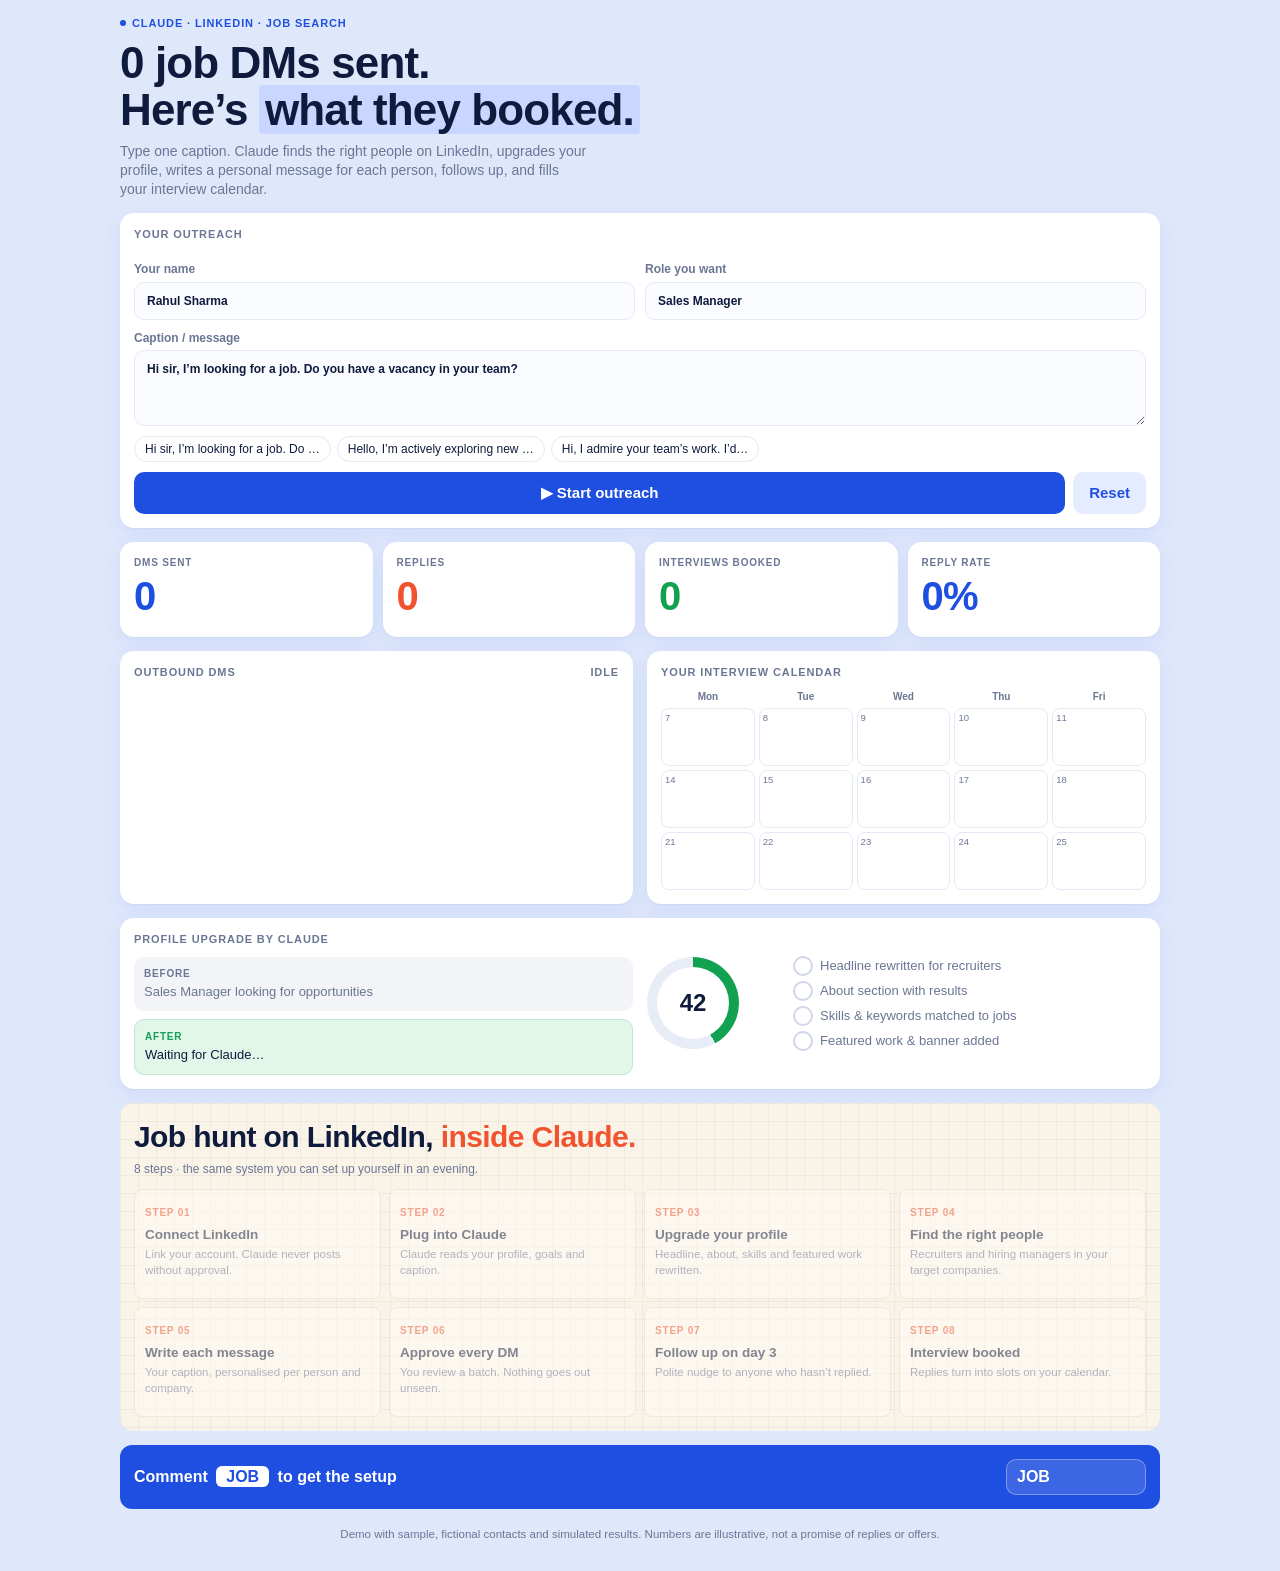
==== commit 97f74ed6: "Add animated Claude x LinkedIn job-outreach dashboard Co-Authored-By: Claude Sonnet 5.5 <noreply@ant" ====
--- a/index.html
+++ b/index.html
@@ -1,899 +1,290 @@
 <!doctype html>
-<html lang="en-IN">
+<html lang="en">
 <head>
-  <meta charset="utf-8">
-  <meta name="viewport" content="width=device-width, initial-scale=1">
-
-  <title>Akash Gulati (Akki) | FMCG Sales Systems &amp; AI Consultant</title>
-  <meta name="description" content="Akash Gulati (Akki) builds sales trackers, dashboards, automation and AI workflows for FMCG sales teams, drawing on 13+ years in field sales.">
-  <meta name="author" content="Akash Gulati">
-  <meta name="robots" content="index, follow">
-  <link rel="canonical" href="https://kshgulati-akki.github.io/Mywebsite/">
-  <meta name="theme-color" content="#2B3FF0">
-  <link rel="icon" href="favicon.svg" type="image/svg+xml">
-
-  <!-- How the page looks when shared on LinkedIn, WhatsApp and other apps -->
-  <meta property="og:type" content="profile">
-  <meta property="og:title" content="Akash Gulati (Akki) | FMCG Sales Systems &amp; AI">
-  <meta property="og:description" content="Sales trackers, dashboards, automation and AI training for FMCG sales teams. 13+ years in field sales with Coca-Cola, Mars and more.">
-  <meta property="og:url" content="https://kshgulati-akki.github.io/Mywebsite/">
-  <meta property="og:image" content="https://kshgulati-akki.github.io/Mywebsite/og-image.png">
-  <meta property="og:image:width" content="1200">
-  <meta property="og:image:height" content="630">
-  <meta property="og:image:alt" content="Akash Gulati, FMCG Sales Systems and AI">
-  <meta property="profile:first_name" content="Akash">
-  <meta property="profile:last_name" content="Gulati">
-  <meta name="twitter:card" content="summary_large_image">
-
-  <!-- Tells Google exactly who this page is about -->
-  <script type="application/ld+json">
-  {
-    "@context": "https://schema.org",
-    "@type": "ProfilePage",
-    "url": "https://kshgulati-akki.github.io/Mywebsite/",
-    "dateModified": "2026-11-10",
-    "mainEntity": {
-      "@type": "Person",
-      "name": "Akash Gulati",
-      "alternateName": "Akki",
-      "url": "https://kshgulati-akki.github.io/Mywebsite/",
-      "jobTitle": "FMCG Sales Systems & AI Consultant",
-      "email": "mailto:kshgulati@gmail.com",
-      "address": {
-        "@type": "PostalAddress",
-        "addressLocality": "Chandigarh",
-        "addressCountry": "IN"
-      },
-      "knowsAbout": [
-        "FMCG sales",
-        "Field sales management",
-        "Sales distribution and route-to-market",
-        "Excel sales trackers and dashboards",
-        "Sales reporting automation",
-        "Power Automate",
-        "n8n",
-        "AI training for sales teams"
-      ],
-      "sameAs": [
-        "https://www.instagram.com/build_ai_with_akki/"
-      ]
+<meta charset="utf-8">
+<meta name="viewport" content="width=device-width, initial-scale=1">
+<title>JobReach Dashboard</title>
+<style>
+:root{
+  --bg:#dfe7fb; --card:#fff; --ink:#0f1b3d; --muted:#6b7694; --line:#e4e9f5;
+  --blue:#1f4fe0; --blue-soft:#e6ecff; --hi:#c9d6ff; --orange:#f0532d; --green:#12a150; --green-soft:#e2f6ea;
+  --amber:#f5a524; --amber-soft:#fff3dc; --paper:#faf3e8;
+}
+*{box-sizing:border-box;margin:0}
+body{font-family:-apple-system,BlinkMacSystemFont,"Segoe UI",Roboto,Helvetica,Arial,sans-serif;background:var(--bg);color:var(--ink);padding:16px;line-height:1.35}
+.wrap{max-width:1040px;margin:0 auto;display:grid;gap:14px}
+.eyebrow{font-size:11px;font-weight:700;letter-spacing:.08em;color:var(--blue);display:flex;gap:6px;align-items:center}
+.eyebrow i{width:6px;height:6px;border-radius:50%;background:var(--blue);display:inline-block}
+h1{font-size:clamp(26px,5vw,44px);line-height:1.08;letter-spacing:-.02em;margin-top:8px}
+h1 mark{background:var(--hi);color:var(--ink);padding:0 6px;border-radius:4px}
+.sub{color:var(--muted);margin-top:8px;font-size:14px;max-width:60ch}
+.card{background:var(--card);border-radius:14px;padding:14px;box-shadow:0 1px 0 rgba(15,27,61,.04),0 6px 20px rgba(31,79,224,.07)}
+.card h2{font-size:11px;letter-spacing:.08em;color:var(--muted);text-transform:uppercase;margin-bottom:10px;display:flex;justify-content:space-between;align-items:center}
+.composer{display:grid;gap:10px}
+.row2{display:grid;grid-template-columns:1fr 1fr;gap:10px}
+label{font-size:12px;font-weight:600;color:var(--muted);display:grid;gap:4px}
+input,textarea{font:inherit;color:var(--ink);border:1.5px solid var(--line);border-radius:10px;padding:10px 12px;background:#fbfcff;width:100%}
+input:focus,textarea:focus{outline:none;border-color:var(--blue);background:#fff}
+textarea{min-height:76px;resize:vertical}
+.chips{display:flex;flex-wrap:wrap;gap:6px}
+.chip{border:1px solid var(--line);background:#fff;border-radius:99px;padding:5px 10px;font-size:12px;cursor:pointer;color:var(--ink)}
+.chip:hover{border-color:var(--blue);color:var(--blue)}
+.btn{background:var(--blue);color:#fff;border:0;border-radius:10px;padding:12px 16px;font-weight:700;font-size:15px;cursor:pointer}
+.btn:hover{filter:brightness(1.08)} .btn:disabled{opacity:.6;cursor:default}
+.btn.ghost{background:var(--blue-soft);color:var(--blue)}
+.actions{display:flex;gap:8px}.actions .btn:first-child{flex:1}
+.stats{display:grid;grid-template-columns:1fr 1fr;gap:10px}
+@media(min-width:700px){.stats{grid-template-columns:repeat(4,1fr)}}
+.stat .k{font-size:10px;font-weight:700;letter-spacing:.08em;color:var(--muted)}
+.stat .v{font-size:clamp(28px,6vw,40px);font-weight:800;letter-spacing:-.02em;color:var(--blue);font-variant-numeric:tabular-nums}
+.stat .v.g{color:var(--green)} .stat .v.o{color:var(--orange)}
+.panes{display:grid;gap:14px}
+@media(min-width:800px){.panes{grid-template-columns:1fr 1fr}}
+.dms{display:grid;gap:6px;max-height:430px;overflow:hidden;align-content:start}
+.dm{display:grid;grid-template-columns:34px 1fr auto;gap:10px;align-items:center;padding:8px;border-radius:10px;background:#f6f8ff;animation:slide .35s ease both;transition:background .3s}
+.dm.replied{background:var(--blue-soft)} .dm.booked{background:var(--green-soft)}
+@keyframes slide{from{opacity:0;transform:translateY(-10px)}to{opacity:1;transform:none}}
+.av{width:34px;height:34px;border-radius:50%;display:grid;place-items:center;color:#fff;font-weight:700;font-size:13px}
+.dm b{font-size:13px;display:block}
+.dm small{color:var(--muted);font-size:11.5px;display:block;white-space:nowrap;overflow:hidden;text-overflow:ellipsis}
+.dm .who{min-width:0}
+.tag{font-size:10px;font-weight:700;padding:3px 8px;border-radius:99px;background:#eceff7;color:var(--muted);white-space:nowrap}
+.tag.seen{background:var(--amber-soft);color:#a56a00}.tag.replied{background:var(--blue);color:#fff}.tag.booked{background:var(--green);color:#fff}
+.cal{display:grid;grid-template-columns:repeat(5,1fr);gap:4px}
+.cal .h{font-size:10px;text-align:center;color:var(--muted);font-weight:700}
+.day{min-height:58px;border:1px solid var(--line);border-radius:8px;padding:3px;display:grid;gap:2px;align-content:start}
+.day .n{font-size:9.5px;color:var(--muted)}
+.slot{background:var(--blue);color:#fff;border-radius:5px;font-size:9.5px;font-weight:700;text-align:center;padding:2px 0;animation:pop .4s cubic-bezier(.2,1.6,.4,1) both}
+@keyframes pop{from{transform:scale(.3);opacity:0}to{transform:none;opacity:1}}
+.profile{display:grid;gap:14px}
+@media(min-width:800px){.profile{grid-template-columns:1fr 1fr}}
+.ba{display:grid;gap:8px}
+.ba div{border-radius:10px;padding:10px;font-size:13px}
+.ba .before{background:#f3f4f8;color:var(--muted)} .ba .after{background:var(--green-soft);border:1px solid #bfe8cf}
+.ba .tl{font-size:10px;font-weight:800;letter-spacing:.08em;display:block;margin-bottom:3px}
+.meter{display:flex;align-items:center;gap:14px}
+.ring{--p:42;width:92px;height:92px;border-radius:50%;background:conic-gradient(var(--green) calc(var(--p)*1%),#e8ecf6 0);display:grid;place-items:center;flex:none}
+.ring span{width:72px;height:72px;border-radius:50%;background:#fff;display:grid;place-items:center;font-weight:800;font-size:24px;font-variant-numeric:tabular-nums}
+.checks{display:grid;gap:5px;font-size:13px}
+.checks li{list-style:none;display:flex;gap:7px;align-items:center;color:var(--muted);transition:color .3s}
+.checks li::before{content:"";width:16px;height:16px;border-radius:50%;border:2px solid #cfd6e8;flex:none;transition:.3s}
+.checks li.on{color:var(--ink)} .checks li.on::before{background:var(--green) center/10px no-repeat url("data:image/svg+xml,%3Csvg xmlns='http://www.w3.org/2000/svg' viewBox='0 0 12 12'%3E%3Cpath d='M2 6.5l2.5 2.5L10 3' stroke='white' stroke-width='2' fill='none'/%3E%3C/svg%3E");border-color:var(--green)}
+.bp{background:var(--paper);border-radius:14px;padding:14px;background-image:linear-gradient(#0000000a 1px,transparent 1px),linear-gradient(90deg,#0000000a 1px,transparent 1px);background-size:18px 18px}
+.bp h2{font-size:clamp(20px,4vw,30px);letter-spacing:-.02em;text-transform:none;color:var(--ink);display:block;margin-bottom:4px}
+.bp h2 em{color:var(--orange);font-style:normal}
+.bp p{font-size:12px;color:var(--muted);margin-bottom:12px}
+.steps{display:grid;grid-template-columns:repeat(2,1fr);gap:8px}
+@media(min-width:700px){.steps{grid-template-columns:repeat(4,1fr)}}
+.step{background:#fffdf8;border:1px solid #e6dccb;border-radius:8px;padding:10px;opacity:.5;transition:.4s;position:relative;min-height:110px}
+.step.on{opacity:1;border-color:var(--orange);box-shadow:0 0 0 3px #f0532d22}
+.step.done{opacity:1;border-color:#bfe8cf}
+.step .no{font-size:10px;font-weight:800;color:var(--orange);letter-spacing:.08em}
+.step b{display:block;font-size:13.5px;margin:4px 0 3px}
+.step p{font-size:11.5px;margin:0;color:var(--muted)}
+.step .st{position:absolute;right:8px;top:8px;font-size:11px;color:var(--green);opacity:0;transition:.3s}
+.step.done .st{opacity:1}
+.cta{display:flex;justify-content:space-between;align-items:center;gap:10px;background:var(--blue);color:#fff;border-radius:12px;padding:14px;font-weight:700;flex-wrap:wrap}
+.cta span.k{background:#fff;color:var(--blue);padding:2px 10px;border-radius:6px;margin:0 4px}
+.cta input{width:140px;background:#ffffff22;border-color:#ffffff55;color:#fff;padding:6px 10px}
+.note{font-size:11.5px;color:var(--muted);text-align:center;padding:4px 8px 12px}
+</style>
+</head>
+<body>
+<main class="wrap">
+
+<header>
+  <div class="eyebrow"><i></i>CLAUDE · LINKEDIN · JOB SEARCH</div>
+  <h1><span id="bigN">0</span> job DMs sent.<br>Here’s <mark>what they booked.</mark></h1>
+  <p class="sub">Type one caption. Claude finds the right people on LinkedIn, upgrades your profile, writes a personal message for each person, follows up, and fills your interview calendar.</p>
+</header>
+
+<section class="card composer">
+  <h2>Your outreach</h2>
+  <div class="row2">
+    <label>Your name<input id="name" value="Rahul Sharma" autocomplete="off"></label>
+    <label>Role you want<input id="role" value="Sales Manager" autocomplete="off"></label>
+  </div>
+  <label>Caption / message
+    <textarea id="caption">Hi sir, I’m looking for a job. Do you have a vacancy in your team?</textarea>
+  </label>
+  <div class="chips" id="chips"></div>
+  <div class="actions">
+    <button class="btn" id="go">▶ Start outreach</button>
+    <button class="btn ghost" id="reset">Reset</button>
+  </div>
+</section>
+
+<section class="stats">
+  <div class="card stat"><div class="k">DMS SENT</div><div class="v" id="sSent">0</div></div>
+  <div class="card stat"><div class="k">REPLIES</div><div class="v o" id="sRep">0</div></div>
+  <div class="card stat"><div class="k">INTERVIEWS BOOKED</div><div class="v g" id="sBook">0</div></div>
+  <div class="card stat"><div class="k">REPLY RATE</div><div class="v" id="sRate">0%</div></div>
+</section>
+
+<section class="panes">
+  <div class="card"><h2>Outbound DMs <span id="live">idle</span></h2><div class="dms" id="dms"></div></div>
+  <div class="card"><h2>Your interview calendar</h2><div class="cal" id="cal"></div></div>
+</section>
+
+<section class="card profile">
+  <div>
+    <h2>Profile upgrade by Claude</h2>
+    <div class="ba">
+      <div class="before"><span class="tl">BEFORE</span><span id="hBefore"></span></div>
+      <div class="after"><span class="tl" style="color:var(--green)">AFTER</span><span id="hAfter"></span></div>
+    </div>
+  </div>
+  <div class="meter">
+    <div class="ring" id="ring"><span id="score">42</span></div>
+    <ul class="checks" id="checks">
+      <li>Headline rewritten for recruiters</li>
+      <li>About section with results</li>
+      <li>Skills &amp; keywords matched to jobs</li>
+      <li>Featured work &amp; banner added</li>
+    </ul>
+  </div>
+</section>
+
+<section class="bp">
+  <h2>Job hunt on LinkedIn, <em>inside Claude.</em></h2>
+  <p>8 steps · the same system you can set up yourself in an evening.</p>
+  <div class="steps" id="steps"></div>
+</section>
+
+<div class="cta">
+  <div>Comment <span class="k" id="kw">JOB</span> to get the setup</div>
+  <input id="kwIn" value="JOB" maxlength="12" aria-label="Comment keyword">
+</div>
+<p class="note">Demo with sample, fictional contacts and simulated results. Numbers are illustrative, not a promise of replies or offers.</p>
+</main>
+
+<script>
+const $ = s => document.querySelector(s);
+const sleep = ms => new Promise(r => setTimeout(r, ms));
+
+const people = [
+ ["Ananya Rao","Talent Acquisition Lead","Northwind Foods","r"],["Vikram Mehta","Sales Director","BrightPath FMCG","h"],
+ ["Sara Khan","HR Business Partner","Orbit Retail","r"],["Rohit Verma","Regional Head","Kestrel Beverages","h"],
+ ["Priya Nair","Recruiter","Helio Consumer","r"],["Arjun Gill","VP Sales","Maple Foods","h"],
+ ["Neha Kapoor","Talent Partner","Zenith Distribution","r"],["Karan Bedi","National Sales Manager","Pure Harvest","h"],
+ ["Meera Iyer","Head of HR","Lumen Brands","r"],["Sandeep Joshi","Zonal Manager","Crest Snacks","h"],
+ ["Ishita Das","Recruiter","Aurora Retail","r"],["Manish Tyagi","Sales Head","Greenfield Agro","h"],
+ ["Divya Menon","Talent Acquisition","Solace Care","r"],["Harsh Vora","GM Sales","Tidal Drinks","h"],
+ ["Tanvi Shah","HR Manager","Quill Stationers","r"],["Amit Chopra","Area Sales Head","Nimbus Dairy","h"],
+ ["Pooja Bhatt","Recruiter","Vantage FMCG","r"],["Gaurav Sethi","Director, Sales","Ember Spices","h"],
+ ["Kavya Reddy","Talent Lead","Orchard Juices","r"],["Nikhil Anand","Business Head","Pioneer Foods","h"],
+ ["Rhea Malik","HRBP","Summit Consumer","r"],["Yash Taneja","Sales Director","Rivet Retail","h"],
+ ["Aditi Sood","Recruiter","Bloom Wellness","r"],["Dev Arora","VP Commercial","Atlas Beverages","h"]
+];
+const colors = ["#1f4fe0","#f0532d","#12a150","#8a4fe0","#d6307a","#0e8aa8","#c47a00"];
+const replies = ["Sure, send times","Let’s talk next week","Yes, book it in","Sounds interesting","Share your CV please","Open to a quick call"];
+const slots = ["10:00","11:30","1:00","2:30","4:15","9:30"];
+const captions = [
+ "Hi sir, I’m looking for a job. Do you have a vacancy in your team?",
+ "Hello, I’m actively exploring new opportunities. Could we connect about any openings?",
+ "Hi, I admire your team’s work. I’d love to contribute. Are you hiring?"
+];
+const stepsData = [
+ ["Connect LinkedIn","Link your account. Claude never posts without approval."],
+ ["Plug into Claude","Claude reads your profile, goals and caption."],
+ ["Upgrade your profile","Headline, about, skills and featured work rewritten."],
+ ["Find the right people","Recruiters and hiring managers in your target companies."],
+ ["Write each message","Your caption, personalised per person and company."],
+ ["Approve every DM","You review a batch. Nothing goes out unseen."],
+ ["Follow up on day 3","Polite nudge to anyone who hasn’t replied."],
+ ["Interview booked","Replies turn into slots on your calendar."]
+];
+
+// chips + steps
+captions.forEach(c => { const b = document.createElement("button"); b.className="chip"; b.textContent=c.slice(0,34)+"…"; b.onclick=()=>{$("#caption").value=c}; $("#chips").append(b); });
+stepsData.forEach((s,i)=>{ const d=document.createElement("div"); d.className="step"; d.innerHTML=`<span class="st">✔</span><span class="no">STEP 0${i+1}</span><b>${s[0]}</b><p>${s[1]}</p>`; $("#steps").append(d); });
+
+// calendar: next three weeks, Mon-Fri
+const calSlots = [];
+function buildCal(){
+  const c=$("#cal"); c.innerHTML=""; calSlots.length=0;
+  ["Mon","Tue","Wed","Thu","Fri"].forEach(d=>{const h=document.createElement("div");h.className="h";h.textContent=d;c.append(h)});
+  const t=new Date(); t.setDate(t.getDate()+((8-t.getDay())%7||7));
+  for(let w=0;w<3;w++)for(let d=0;d<5;d++){
+    const dt=new Date(t); dt.setDate(t.getDate()+w*7+d);
+    const cell=document.createElement("div"); cell.className="day"; cell.innerHTML=`<span class="n">${dt.getDate()}</span>`;
+    c.append(cell); calSlots.push(cell);
+  }
+}
+
+function counter(el,to,suffix=""){ const from=parseInt(el.dataset.v||0); el.dataset.v=to; const t0=performance.now();
+  (function f(t){const p=Math.min(1,(t-t0)/450);el.textContent=Math.round(from+(to-from)*p)+suffix;if(p<1)requestAnimationFrame(f)})(t0);}
+
+function headline(role){ return `${role} | Proven results in targets, team building & distribution | Open to work`; }
+function message(p,first){
+  const cap=$("#caption").value.trim(), me=$("#name").value.trim()||"me", role=$("#role").value.trim()||"this field";
+  const ctx = p[3]==="r" ? `I saw ${p[2]} is hiring. I’m a ${role} and would love to be considered.` : `I’d love to help ${p[2]} grow as a ${role}.`;
+  let body=cap.replace(/^(hi|hello|hey)\b[^,.!]*[,.!]\s*/i,""); body=body.charAt(0).toUpperCase()+body.slice(1);
+  return `Hi ${first}, ${body} ${ctx} My profile: linkedin.com/in/${me.toLowerCase().replace(/\s+/g,"-")}`;
+}
+
+let run=0;
+async function setStep(n){ document.querySelectorAll(".step").forEach((s,i)=>{s.classList.toggle("done",i<n);s.classList.toggle("on",i===n)}); }
+
+function resetAll(){
+  run++; $("#dms").innerHTML=""; buildCal();
+  ["sSent","sRep","sBook"].forEach(i=>{$("#"+i).dataset.v=0;$("#"+i).textContent=0}); $("#sRate").textContent="0%"; $("#bigN").textContent="0";
+  $("#score").textContent=42; $("#ring").style.setProperty("--p",42);
+  document.querySelectorAll("#checks li").forEach(l=>l.classList.remove("on"));
+  $("#hAfter").textContent="Waiting for Claude…"; setStep(-1); $("#live").textContent="idle"; $("#go").disabled=false;
+  $("#hBefore").textContent=$("#role").value+" looking for opportunities";
+}
+
+async function start(){
+  resetAll(); const me=run; $("#go").disabled=true; $("#live").textContent="● running";
+  const alive=()=>me===run;
+  const role=$("#role").value.trim()||"Professional";
+  // steps 0-1
+  for(let i=0;i<2;i++){ await setStep(i); await sleep(650); if(!alive())return; }
+  // profile upgrade (step 2)
+  await setStep(2); $("#hAfter").textContent=headline(role);
+  const lis=[...document.querySelectorAll("#checks li")]; let sc=42;
+  for(let i=0;i<4;i++){ lis[i].classList.add("on"); sc+=12; counter($("#score"),sc); $("#ring").style.setProperty("--p",sc); await sleep(550); if(!alive())return; }
+  // find people (3), write (4), approve (5)
+  for(let i=3;i<=5;i++){ await setStep(i); await sleep(700); if(!alive())return; }
+  // send DMs (step 5 stays on, then 6)
+  let sent=0,rep=0,book=0,slotIdx=0; const order=[...Array(people.length).keys()];
+  const planned=order.map(i=>({i,reply:(i*7+3)%10<5,book:(i*5+1)%10<3}));
+  const els=[];
+  for(const pl of planned){
+    if(!alive())return;
+    const p=people[pl.i], first=p[0].split(" ")[0];
+    const d=document.createElement("div"); d.className="dm";
+    d.innerHTML=`<div class="av" style="background:${colors[pl.i%colors.length]}">${p[0].split(" ").map(x=>x[0]).join("")}</div><div class="who"><b>${p[0]} <span style="font-weight:400;color:var(--muted)">· ${p[1]}</span></b><small></small></div><span class="tag">Sent</span>`;
+    d.querySelector("small").textContent=message(p,first);
+    $("#dms").prepend(d); els.push({d,pl,p}); sent++;
+    counter($("#sSent"),sent); $("#bigN").textContent=sent;
+    // seen + replies for earlier DMs
+    const e=els[els.length-3]; if(e){ await advance(e); }
+    $("#sRate").textContent=Math.round(rep/sent*100)+"%";
+    await sleep(380);
+  }
+  async function advance(e){
+    const tag=e.d.querySelector(".tag"); tag.className="tag seen"; tag.textContent="Seen";
+    if(!e.pl.reply) return; await sleep(250);
+    rep++; counter($("#sRep"),rep); e.d.classList.add("replied"); tag.className="tag replied"; tag.textContent="Replied";
+    e.d.querySelector("small").textContent="“"+replies[e.pl.i%replies.length]+"”";
+    if(e.pl.book && slotIdx<calSlots.length){
+      const cell=calSlots[(slotIdx*4+1)%calSlots.length]; slotIdx++;
+      const s=document.createElement("div"); s.className="slot"; s.textContent=slots[book%slots.length]; cell.append(s);
+      book++; counter($("#sBook"),book); e.d.classList.add("booked"); tag.className="tag booked"; tag.textContent="Booked ✔";
     }
   }
-  </script>
-
-  <link rel="preload" href="fonts/archivo-latin-wdth-normal.woff2" as="font" type="font/woff2" crossorigin>
-  <style>
-    @font-face {
-      font-family: "Archivo";
-      src: url("fonts/archivo-latin-wdth-normal.woff2") format("woff2");
-      font-weight: 100 900;
-      font-stretch: 62% 125%;
-      font-style: normal;
-      font-display: swap;
-    }
-
-    :root {
-      --cobalt: #2B3FF0;
-      --cobalt-deep: #1C2BC4;
-      --marigold: #FFB420;
-      --ink: #101735;
-      --white: #FFFFFF;
-      --mist: #EEF0FF;
-      --mint: #10B482;
-      --slate: #565E80;
-      --line: #D9DDF2;
-
-      --wrap: 76rem;
-      --gutter: clamp(1.25rem, 5vw, 3rem);
-      --measure: 60ch;
-    }
-
-    *, *::before, *::after { box-sizing: border-box; }
-    html { -webkit-text-size-adjust: 100%; text-size-adjust: 100%; scroll-behavior: smooth; }
-
-    body {
-      margin: 0;
-      background: var(--white);
-      color: var(--ink);
-      font-family: "Archivo", "Segoe UI", system-ui, sans-serif;
-      font-stretch: 100%;
-      font-size: 1.125rem;
-      line-height: 1.6;
-    }
-
-    a { color: inherit; }
-    img, svg { display: block; }
-
-    :focus-visible {
-      outline: 3px solid var(--marigold);
-      outline-offset: 3px;
-      border-radius: 6px;
-    }
-
-    .wrap {
-      max-width: var(--wrap);
-      margin-inline: auto;
-      padding-inline: var(--gutter);
-    }
-
-    .skip {
-      position: absolute;
-      left: -999px;
-      top: 0.5rem;
-      z-index: 20;
-      background: var(--marigold);
-      color: var(--ink);
-      padding: 0.5rem 1rem;
-      border-radius: 8px;
-      font-weight: 700;
-    }
-    .skip:focus { left: 0.5rem; }
-
-    .wide {
-      font-stretch: 125%;
-      font-weight: 850;
-      letter-spacing: -0.02em;
-    }
-
-    /* Buttons */
-    .btn {
-      display: inline-flex;
-      align-items: center;
-      justify-content: center;
-      gap: 0.5rem;
-      min-height: 52px;
-      padding: 0.75rem 1.5rem;
-      border-radius: 14px;
-      border: 2px solid transparent;
-      font-size: 1.05rem;
-      font-weight: 700;
-      text-decoration: none;
-      transition: transform 0.15s ease, background-color 0.15s ease;
-    }
-    .btn:hover { transform: translateY(-2px); }
-    .btn-marigold { background: var(--marigold); color: var(--ink); }
-    .btn-ghost { border-color: rgba(255, 255, 255, 0.55); color: var(--white); }
-    .btn-ghost:hover { background: rgba(255, 255, 255, 0.1); }
-    .btn-ink { background: var(--ink); color: var(--white); }
-
-    /* Hero band */
-    .hero-band {
-      background: var(--cobalt);
-      color: var(--white);
-      overflow: hidden;
-    }
-
-    .topbar {
-      display: flex;
-      align-items: center;
-      justify-content: space-between;
-      gap: 1rem;
-      padding-block: 1.25rem;
-    }
-    .brand {
-      font-size: 1.15rem;
-      text-decoration: none;
-    }
-    .nav {
-      display: flex;
-      align-items: center;
-      gap: 1.75rem;
-      font-weight: 600;
-      font-size: 1rem;
-    }
-    .nav a { text-decoration: none; opacity: 0.85; }
-    .nav a:hover { opacity: 1; text-decoration: underline; text-underline-offset: 4px; }
-    .nav .btn { opacity: 1; min-height: 44px; padding: 0.5rem 1.1rem; font-size: 0.98rem; }
-    .nav .btn:hover { text-decoration: none; }
-
-    .hero {
-      display: grid;
-      grid-template-columns: minmax(0, 1.12fr) minmax(0, 0.88fr);
-      gap: clamp(2.5rem, 5vw, 4.5rem);
-      align-items: center;
-      padding-block: clamp(2.5rem, 7vw, 5.5rem) clamp(3.5rem, 8vw, 6.5rem);
-    }
-
-    .hero h1 {
-      margin: 0;
-      font-size: clamp(2.6rem, 5.4vw, 4.9rem);
-      line-height: 0.95;
-    }
-
-    .hero-lede {
-      max-width: 36rem;
-      margin: 1.75rem 0 0;
-      font-size: clamp(1.1rem, 1.7vw, 1.3rem);
-      line-height: 1.55;
-      color: rgba(255, 255, 255, 0.92);
-    }
-    .hero-lede strong { color: var(--white); font-weight: 700; }
-
-    .hero-actions {
-      display: flex;
-      flex-wrap: wrap;
-      gap: 0.75rem;
-      margin-top: 2.25rem;
-    }
-
-    /* Live tracker demo */
-    .tracker {
-      background: var(--white);
-      color: var(--ink);
-      border-radius: 22px;
-      padding: clamp(1.25rem, 2.5vw, 1.75rem);
-      box-shadow: 0 40px 80px -30px rgba(6, 12, 90, 0.65);
-    }
-    .tracker-head {
-      display: flex;
-      align-items: center;
-      justify-content: space-between;
-      gap: 1rem;
-    }
-    .tracker-title {
-      margin: 0;
-      font-size: 1.2rem;
-      font-stretch: 112%;
-      font-weight: 800;
-    }
-    .tag {
-      font-size: 0.8rem;
-      font-weight: 600;
-      color: var(--slate);
-      background: var(--mist);
-      padding: 0.25rem 0.6rem;
-      border-radius: 999px;
-      white-space: nowrap;
-    }
-
-    .weeks {
-      display: grid;
-      grid-template-columns: repeat(4, 1fr);
-      gap: 4px;
-      margin: 1.1rem 0 1.25rem;
-      padding: 4px;
-      background: var(--mist);
-      border-radius: 12px;
-    }
-    .weeks button {
-      appearance: none;
-      border: 0;
-      border-radius: 9px;
-      background: transparent;
-      color: var(--slate);
-      font: inherit;
-      font-size: 0.92rem;
-      font-weight: 700;
-      min-height: 40px;
-      cursor: pointer;
-    }
-    .weeks button[aria-pressed="true"] {
-      background: var(--cobalt);
-      color: var(--white);
-    }
-
-    .zones { list-style: none; margin: 0; padding: 0; display: grid; gap: 0.7rem; }
-    .zone {
-      display: grid;
-      grid-template-columns: 4.5rem 1fr 3.4rem;
-      align-items: center;
-      gap: 0.75rem;
-      font-size: 0.95rem;
-    }
-    .zone-name { font-weight: 600; }
-    .bar {
-      display: block;
-      height: 14px;
-      background: var(--mist);
-      border-radius: 999px;
-      overflow: hidden;
-    }
-    .fill {
-      display: block;
-      height: 100%;
-      width: 0;
-      background: var(--marigold);
-      border-radius: inherit;
-      transition: width 0.7s cubic-bezier(.2, .8, .2, 1), background-color 0.3s ease;
-    }
-    .zone.hit .fill { background: var(--mint); }
-    .pct {
-      text-align: right;
-      font-weight: 800;
-      font-variant-numeric: tabular-nums;
-    }
-    .zone.hit .pct { color: #0A8A63; }
-
-    .tracker-foot {
-      display: flex;
-      justify-content: space-between;
-      align-items: end;
-      gap: 1rem;
-      margin-top: 1.4rem;
-      padding-top: 1.1rem;
-      border-top: 1px solid var(--line);
-    }
-    .total-label, .top-label { display: block; font-size: 0.85rem; color: var(--slate); }
-    .total-value {
-      display: block;
-      font-size: 2.1rem;
-      line-height: 1;
-      font-stretch: 125%;
-      font-weight: 850;
-      font-variant-numeric: tabular-nums;
-      margin-top: 0.2rem;
-    }
-    .top-value { display: block; font-weight: 800; font-size: 1.05rem; text-align: right; }
-    .tracker-foot > div:last-child { text-align: right; }
-
-    /* Numbers band */
-    .numbers {
-      background: var(--marigold);
-      color: var(--ink);
-    }
-    .numbers ul {
-      list-style: none;
-      margin: 0;
-      padding: clamp(2rem, 4vw, 2.75rem) 0;
-      display: grid;
-      grid-template-columns: repeat(4, minmax(0, 1fr));
-      gap: 1.5rem;
-    }
-    .num {
-      display: block;
-      font-size: clamp(2.6rem, 5.5vw, 4.4rem);
-      line-height: 1;
-      font-variant-numeric: tabular-nums;
-    }
-    .num-label {
-      display: block;
-      margin-top: 0.5rem;
-      font-weight: 600;
-      font-size: 1rem;
-      line-height: 1.35;
-      max-width: 14rem;
-    }
-
-    /* Sections */
-    .section { padding-block: clamp(4rem, 9vw, 7rem); }
-    .section-mist { background: var(--mist); }
-
-    .section-head { max-width: 46rem; margin-bottom: clamp(2.25rem, 4vw, 3.5rem); }
-    .section-head h2 {
-      margin: 0;
-      font-size: clamp(2rem, 4.4vw, 3.4rem);
-      line-height: 1.02;
-    }
-    .section-head p {
-      margin: 1rem 0 0;
-      color: var(--slate);
-      font-size: 1.15rem;
-      max-width: var(--measure);
-    }
-
-    /* Services */
-    .services { list-style: none; margin: 0; padding: 0; border-top: 3px solid var(--ink); }
-    .service {
-      display: grid;
-      grid-template-columns: minmax(0, 0.9fr) minmax(0, 1.1fr);
-      gap: 1rem clamp(2rem, 5vw, 4.5rem);
-      padding: clamp(1.75rem, 3vw, 2.5rem) 0;
-      border-bottom: 1px solid var(--line);
-    }
-    .service h3 {
-      margin: 0;
-      font-size: clamp(1.45rem, 2.6vw, 2.1rem);
-      line-height: 1.1;
-    }
-    .service p { margin: 0; max-width: var(--measure); }
-    .service .outcome {
-      margin-top: 0.9rem;
-      padding-left: 0.9rem;
-      border-left: 4px solid var(--marigold);
-      font-weight: 600;
-    }
-
-    /* Process */
-    .steps {
-      list-style: none;
-      margin: 0;
-      padding: 0;
-      display: grid;
-      grid-template-columns: repeat(4, minmax(0, 1fr));
-      gap: 1.25rem;
-      counter-reset: step;
-    }
-    .step {
-      counter-increment: step;
-      background: var(--white);
-      border-radius: 18px;
-      padding: 1.5rem 1.4rem 1.6rem;
-    }
-    .step::before {
-      content: counter(step);
-      display: grid;
-      place-items: center;
-      width: 2.6rem;
-      height: 2.6rem;
-      border-radius: 50%;
-      background: var(--cobalt);
-      color: var(--white);
-      font-weight: 850;
-      font-stretch: 125%;
-      margin-bottom: 1.1rem;
-    }
-    .step h3 { margin: 0 0 0.5rem; font-size: 1.2rem; font-stretch: 112%; font-weight: 800; line-height: 1.2; }
-    .step p { margin: 0; font-size: 1rem; color: var(--slate); }
-
-    /* Experience timeline */
-    .timeline {
-      list-style: none;
-      margin: 0;
-      padding: 0;
-      position: relative;
-      max-width: 52rem;
-    }
-    .timeline::before,
-    .timeline::after {
-      content: "";
-      position: absolute;
-      left: 11px;
-      top: 6px;
-      bottom: 6px;
-      width: 4px;
-      border-radius: 4px;
-    }
-    .timeline::before { background: var(--line); }
-    .timeline::after {
-      background: var(--cobalt);
-      transform-origin: top;
-      transform: scaleY(var(--progress, 1));
-      transition: transform 1.4s cubic-bezier(.4, 0, .2, 1);
-    }
-    .js .timeline { --progress: 0; }
-    .js .timeline.is-visible { --progress: 1; }
-
-    .role {
-      position: relative;
-      padding: 0 0 2.5rem 3.5rem;
-    }
-    .role:last-child { padding-bottom: 0; }
-    .role::before {
-      content: "";
-      position: absolute;
-      left: 0;
-      top: 2px;
-      width: 26px;
-      height: 26px;
-      border-radius: 50%;
-      background: var(--white);
-      border: 5px solid var(--cobalt);
-      z-index: 1;
-    }
-    .role-now::before { background: var(--marigold); border-color: var(--ink); }
-    .role h3 { margin: 0; font-size: clamp(1.35rem, 2.4vw, 1.75rem); line-height: 1.15; }
-    .role .meta { display: block; margin-top: 0.2rem; color: var(--slate); font-weight: 600; font-size: 1rem; }
-    .role p { margin: 0.6rem 0 0; max-width: var(--measure); }
-
-    /* Products */
-    .products {
-      list-style: none;
-      margin: 0;
-      padding: 0;
-      display: grid;
-      grid-template-columns: 1.3fr 1fr 1fr;
-      gap: 1.25rem;
-    }
-    .product {
-      border-radius: 20px;
-      padding: 1.75rem 1.6rem;
-      background: var(--white);
-      border: 2px solid var(--ink);
-      display: flex;
-      flex-direction: column;
-    }
-    .product-lead { background: var(--ink); color: var(--white); }
-    .product h3 { margin: 0 0 0.6rem; font-size: 1.45rem; line-height: 1.15; }
-    .product p { margin: 0; }
-    .product-lead p { color: rgba(255, 255, 255, 0.85); }
-    .product .kind {
-      display: block;
-      margin-bottom: 1rem;
-      font-weight: 700;
-      font-size: 0.95rem;
-      color: var(--cobalt);
-    }
-    .product-lead .kind { color: var(--marigold); }
-
-    .tools {
-      list-style: none;
-      margin: clamp(2.5rem, 5vw, 3.5rem) 0 0;
-      padding: 0;
-      display: flex;
-      flex-wrap: wrap;
-      gap: 0.6rem;
-    }
-    .tools li {
-      padding: 0.5rem 1rem;
-      border-radius: 999px;
-      background: var(--white);
-      border: 1px solid var(--line);
-      font-weight: 600;
-      font-size: 0.98rem;
-    }
-    .tools-label { margin: clamp(2.5rem, 5vw, 3.5rem) 0 0; font-weight: 700; }
-    .tools-label + .tools { margin-top: 0.9rem; }
-
-    /* Contact */
-    .contact-band {
-      background: var(--cobalt);
-      color: var(--white);
-      padding-block: clamp(4rem, 9vw, 7rem);
-    }
-    .contact-band h2 {
-      margin: 0;
-      font-size: clamp(2.3rem, 5.6vw, 4.6rem);
-      line-height: 1;
-      max-width: 14ch;
-    }
-    .contact-band p {
-      margin: 1.25rem 0 0;
-      max-width: var(--measure);
-      color: rgba(255, 255, 255, 0.9);
-      font-size: 1.2rem;
-    }
-    .email {
-      display: inline-block;
-      margin-top: 2rem;
-      font-size: clamp(1.35rem, 3.6vw, 2.6rem);
-      font-stretch: 112%;
-      font-weight: 800;
-      text-decoration-thickness: 3px;
-      text-underline-offset: 8px;
-      text-decoration-color: var(--marigold);
-      word-break: break-word;
-    }
-    .contact-actions { display: flex; flex-wrap: wrap; gap: 0.75rem; margin-top: 2rem; }
-
-    .footer {
-      background: var(--ink);
-      color: rgba(255, 255, 255, 0.75);
-      font-size: 0.95rem;
-    }
-    .footer .wrap {
-      display: flex;
-      flex-wrap: wrap;
-      justify-content: space-between;
-      gap: 0.5rem 2rem;
-      padding-block: 1.75rem;
-    }
-    .footer p { margin: 0; }
-
-    /* Tablet */
-    @media (max-width: 960px) {
-      .hero { grid-template-columns: 1fr; }
-      .tracker { max-width: 34rem; }
-      .numbers ul { grid-template-columns: repeat(2, minmax(0, 1fr)); row-gap: 2rem; }
-      .steps { grid-template-columns: repeat(2, minmax(0, 1fr)); }
-      .products { grid-template-columns: 1fr; }
-    }
-
-    /* Phone */
-    @media (max-width: 640px) {
-      .nav a:not(.btn) { display: none; }
-      .service { grid-template-columns: 1fr; }
-      .steps { grid-template-columns: 1fr; }
-      .hero-actions .btn, .contact-actions .btn { flex: 1 1 100%; }
-      .zone { grid-template-columns: 3.9rem 1fr 3.1rem; gap: 0.6rem; }
-    }
-
-    @media (prefers-reduced-motion: reduce) {
-      html { scroll-behavior: auto; }
-      .fill, .timeline::after, .btn { transition: none; }
-      .btn:hover { transform: none; }
-    }
-  </style>
-</head>
-<body>
-  <a class="skip" href="#main">Skip to content</a>
-
-  <div class="hero-band">
-    <div class="wrap">
-      <header class="topbar">
-        <a class="brand wide" href="./">Akash Gulati</a>
-        <nav class="nav" aria-label="Main">
-          <a href="#services">Services</a>
-          <a href="#experience">Experience</a>
-          <a href="#products">Products</a>
-          <a class="btn btn-marigold" href="#contact">Hire me</a>
-        </nav>
-      </header>
-
-      <main id="main">
-        <section class="hero" aria-labelledby="headline">
-          <div>
-            <h1 id="headline" class="wide">Get your field team on the same sheet.</h1>
-            <p class="hero-lede">
-              I'm <strong>Akash Gulati (Akki)</strong>, an FMCG sales specialist with 13+ years in field sales at companies including Coca-Cola and Mars. I build the trackers, dashboards, automations and AI workflows that help sales teams see their numbers and act on them.
-            </p>
-            <div class="hero-actions">
-              <a class="btn btn-marigold" href="#contact">Start a project</a>
-              <a class="btn btn-ghost" href="#services">See what I build</a>
-            </div>
-          </div>
-
-          <div class="tracker" aria-labelledby="tracker-title">
-            <div class="tracker-head">
-              <h2 class="tracker-title" id="tracker-title">Zone tracker</h2>
-              <span class="tag">Sample data</span>
-            </div>
-            <div class="weeks" role="group" aria-label="Choose week">
-              <button type="button" data-week="0" aria-pressed="false">Week 1</button>
-              <button type="button" data-week="1" aria-pressed="false">Week 2</button>
-              <button type="button" data-week="2" aria-pressed="true">Week 3</button>
-              <button type="button" data-week="3" aria-pressed="false">Week 4</button>
-            </div>
-            <ul class="zones" aria-label="Achievement against monthly target">
-              <li class="zone"><span class="zone-name">Zone 1</span><span class="bar"><span class="fill"></span></span><span class="pct">71%</span></li>
-              <li class="zone"><span class="zone-name">Zone 2</span><span class="bar"><span class="fill"></span></span><span class="pct">83%</span></li>
-              <li class="zone"><span class="zone-name">Zone 3</span><span class="bar"><span class="fill"></span></span><span class="pct">77%</span></li>
-              <li class="zone"><span class="zone-name">Zone 4</span><span class="bar"><span class="fill"></span></span><span class="pct">92%</span></li>
-              <li class="zone"><span class="zone-name">Zone 5</span><span class="bar"><span class="fill"></span></span><span class="pct">64%</span></li>
-              <li class="zone"><span class="zone-name">Zone 6</span><span class="bar"><span class="fill"></span></span><span class="pct">74%</span></li>
-            </ul>
-            <div class="tracker-foot" aria-live="polite">
-              <div>
-                <span class="total-label">Territory vs target</span>
-                <span class="total-value" id="total">77%</span>
-              </div>
-              <div>
-                <span class="top-label">Leading zone</span>
-                <span class="top-value" id="top">Zone 4</span>
-              </div>
-            </div>
-          </div>
-        </section>
-      </main>
-    </div>
-  </div>
-
-  <section class="numbers" aria-label="Experience in numbers">
-    <div class="wrap">
-      <ul>
-        <li><span class="num wide" data-count="13" data-suffix="+">13+</span><span class="num-label">years in FMCG field sales</span></li>
-        <li><span class="num wide" data-count="175" data-suffix="+">175+</span><span class="num-label">sales executives led</span></li>
-        <li><span class="num wide" data-count="22">22</span><span class="num-label">towns run as one territory</span></li>
-        <li><span class="num wide" data-count="8">8</span><span class="num-label">sales zones managed</span></li>
-      </ul>
-    </div>
-  </section>
-
-  <section class="section" id="services" aria-labelledby="services-heading">
-    <div class="wrap">
-      <div class="section-head">
-        <h2 id="services-heading" class="wide">What I build for sales teams</h2>
-        <p>Practical tools for the people who sell, built by someone who has run the beat, the zone and the territory.</p>
-      </div>
-      <ul class="services">
-        <li class="service">
-          <h3 class="wide">Sales trackers and dashboards</h3>
-          <div>
-            <p>Interactive Excel trackers for targets, attendance, distribution, stock and claims, with dropdowns, charts and checks that field teams can use from day one.</p>
-            <p class="outcome">Set up with your own brands, zones and targets.</p>
-          </div>
-        </li>
-        <li class="service">
-          <h3 class="wide">Sales reporting automation</h3>
-          <div>
-            <p>Daily sales reports, reminders and expense tracking that run on their own, built with Power Automate, n8n and WhatsApp.</p>
-            <p class="outcome">Reports reach managers without anyone compiling them.</p>
-          </div>
-        </li>
-        <li class="service">
-          <h3 class="wide">AI training for sales teams</h3>
-          <div>
-            <p>Hands-on sessions on Claude, ChatGPT and Microsoft Copilot, built around real FMCG work: reports, beat plans, claims and reviews.</p>
-            <p class="outcome">A team that uses AI for daily work, not just experiments.</p>
-          </div>
-        </li>
-        <li class="service">
-          <h3 class="wide">Distribution and route-to-market</h3>
-          <div>
-            <p>Help with numeric and weighted distribution, distributor ROI, claim management and new channel pilots such as hawker and kiosk networks.</p>
-            <p class="outcome">Clear metrics and a plan the field team can execute.</p>
-          </div>
-        </li>
-      </ul>
-    </div>
-  </section>
-
-  <section class="section section-mist" id="process" aria-labelledby="process-heading">
-    <div class="wrap">
-      <div class="section-head">
-        <h2 id="process-heading" class="wide">How a project runs</h2>
-      </div>
-      <ol class="steps">
-        <li class="step">
-          <h3>Understand your numbers</h3>
-          <p>A call and a look at the reports your team uses today, and where they break down.</p>
-        </li>
-        <li class="step">
-          <h3>Build with your data</h3>
-          <p>The tracker, dashboard or automation is built on your real brands, zones and targets.</p>
-        </li>
-        <li class="step">
-          <h3>Train the team</h3>
-          <p>A walkthrough for managers and field staff so the tool is used from the first day.</p>
-        </li>
-        <li class="step">
-          <h3>Hand it over</h3>
-          <p>You own everything that is built, with simple notes your team can follow.</p>
-        </li>
-      </ol>
-    </div>
-  </section>
-
-  <section class="section" id="experience" aria-labelledby="experience-heading">
-    <div class="wrap">
-      <div class="section-head">
-        <h2 id="experience-heading" class="wide">Where the experience comes from</h2>
-        <p>Every tool I build is shaped by years on the ground, from outlet-level selling to running a full territory.</p>
-      </div>
-      <ol class="timeline">
-        <li class="role">
-          <h3 class="wide">Coca-Cola</h3>
-          <span class="meta">Field sales</span>
-        </li>
-        <li class="role">
-          <h3 class="wide">Mars</h3>
-          <span class="meta">Field sales</span>
-        </li>
-        <li class="role">
-          <h3 class="wide">Area Sales Manager</h3>
-          <span class="meta">10 years with a leading FMCG company</span>
-          <p>Led four Area Managers and 175+ sales executives across 22 towns and 8 zones. Recognised with a CEO Award and a place on the company's Wall of Fame.</p>
-        </li>
-        <li class="role role-now">
-          <h3 class="wide">Independent consultant</h3>
-          <span class="meta">Now</span>
-          <p>Sales trackers, reporting automation and AI training for FMCG sales teams.</p>
-        </li>
-      </ol>
-    </div>
-  </section>
-
-  <section class="section section-mist" id="products" aria-labelledby="products-heading">
-    <div class="wrap">
-      <div class="section-head">
-        <h2 id="products-heading" class="wide">Ready-made products</h2>
-        <p>For teams that want to start today.</p>
-      </div>
-      <ul class="products">
-        <li class="product product-lead">
-          <span class="kind">Excel library</span>
-          <h3 class="wide">FMCG Tracker Kit</h3>
-          <p>A growing library of ready-made sales formats, from target vs achievement and attendance to URO tracking and distributor stock statements.</p>
-        </li>
-        <li class="product">
-          <span class="kind">Online course</span>
-          <h3 class="wide">Become the Pro in the Room</h3>
-          <p>A practical Microsoft Copilot course for working professionals.</p>
-        </li>
-        <li class="product">
-          <span class="kind">Guide</span>
-          <h3 class="wide">AI Field Manual, Vol. 1</h3>
-          <p>64 pages on Claude, ChatGPT, Gemini and voice AI tools, with FMCG scenarios.</p>
-        </li>
-      </ul>
-
-      <p class="tools-label">Tools I work with</p>
-      <ul class="tools" aria-label="Tools">
-        <li>Microsoft Excel</li>
-        <li>Power Automate</li>
-        <li>Microsoft Planner</li>
-        <li>n8n</li>
-        <li>WhatsApp automation</li>
-        <li>Claude</li>
-        <li>ChatGPT</li>
-        <li>Microsoft Copilot</li>
-      </ul>
-    </div>
-  </section>
-
-  <section class="contact-band" id="contact" aria-labelledby="contact-heading">
-    <div class="wrap">
-      <h2 id="contact-heading" class="wide">Let's fix your sales reporting.</h2>
-      <p>Tell me about your team and what you track today. I reply to every message.</p>
-      <a class="email" href="mailto:kshgulati@gmail.com">kshgulati@gmail.com</a>
-      <div class="contact-actions">
-        <a class="btn btn-marigold" href="mailto:kshgulati@gmail.com?subject=Project%20enquiry">Email me</a>
-        <a class="btn btn-ghost" href="https://www.instagram.com/build_ai_with_akki/">Instagram</a>
-      </div>
-    </div>
-  </section>
-
-  <footer class="footer">
-    <div class="wrap">
-      <p>Akash Gulati (Akki), Chandigarh, India</p>
-      <p>&copy; 2026</p>
-    </div>
-  </footer>
-
-  <script>
-    (function () {
-      var root = document.documentElement;
-      root.classList.add("js");
-      var reduce = window.matchMedia("(prefers-reduced-motion: reduce)").matches;
-
-      // Zone tracker demo
-      var data = [
-        [22, 28, 25, 31, 19, 26],
-        [47, 55, 51, 60, 41, 49],
-        [71, 83, 77, 92, 64, 74],
-        [96, 108, 101, 117, 88, 99]
-      ];
-      var zones = document.querySelectorAll(".zone");
-      var buttons = document.querySelectorAll(".weeks button");
-      var total = document.getElementById("total");
-      var top = document.getElementById("top");
-
-      function show(week) {
-        var values = data[week], sum = 0, best = 0;
-        zones.forEach(function (zone, i) {
-          var v = values[i];
-          sum += v;
-          if (v > values[best]) best = i;
-          zone.querySelector(".fill").style.width = Math.min(v, 100) + "%";
-          zone.querySelector(".pct").textContent = v + "%";
-          zone.classList.toggle("hit", v >= 100);
-        });
-        total.textContent = Math.round(sum / values.length) + "%";
-        top.textContent = "Zone " + (best + 1);
-        buttons.forEach(function (b) {
-          b.setAttribute("aria-pressed", String(Number(b.dataset.week) === week));
-        });
-      }
-
-      buttons.forEach(function (b) {
-        b.addEventListener("click", function () { show(Number(b.dataset.week)); });
-      });
-      if (reduce) { show(2); } else { requestAnimationFrame(function () { setTimeout(function () { show(2); }, 250); }); }
-
-      // Count-up numbers and timeline, when they scroll into view
-      var counters = document.querySelectorAll("[data-count]");
-      var timeline = document.querySelector(".timeline");
-
-      function countUp(el) {
-        var end = Number(el.dataset.count), suffix = el.dataset.suffix || "", start = null, dur = 1200;
-        function step(t) {
-          if (!start) start = t;
-          var p = Math.min((t - start) / dur, 1);
-          var eased = 1 - Math.pow(1 - p, 3);
-          el.textContent = Math.round(end * eased) + suffix;
-          if (p < 1) requestAnimationFrame(step);
-        }
-        requestAnimationFrame(step);
-      }
-
-      if (!("IntersectionObserver" in window) || reduce) {
-        timeline.classList.add("is-visible");
-        return;
-      }
-
-      counters.forEach(function (el) { el.textContent = "0" + (el.dataset.suffix || ""); });
-
-      var io = new IntersectionObserver(function (entries) {
-        entries.forEach(function (entry) {
-          if (!entry.isIntersecting) return;
-          if (entry.target === timeline) { timeline.classList.add("is-visible"); }
-          else { countUp(entry.target); }
-          io.unobserve(entry.target);
-        });
-      }, { threshold: 0.2 });
-
-      counters.forEach(function (el) { io.observe(el); });
-      io.observe(timeline);
-    })();
-  </script>
+  await setStep(6);
+  for(const e of els.slice(-3)){ if(!alive())return; await advance(e); await sleep(300); }
+  $("#sRate").textContent=Math.round(rep/sent*100)+"%";
+  await setStep(7); await sleep(500); await setStep(8); $("#live").textContent="✔ done"; $("#go").disabled=false;
+}
+
+$("#go").onclick=start; $("#reset").onclick=resetAll;
+$("#kwIn").oninput=e=>{$("#kw").textContent=(e.target.value||"JOB").toUpperCase()};
+$("#role").oninput=()=>{ if(!$("#go").disabled) $("#hBefore").textContent=$("#role").value+" looking for opportunities"; };
+resetAll();
+</script>
 </body>
 </html>
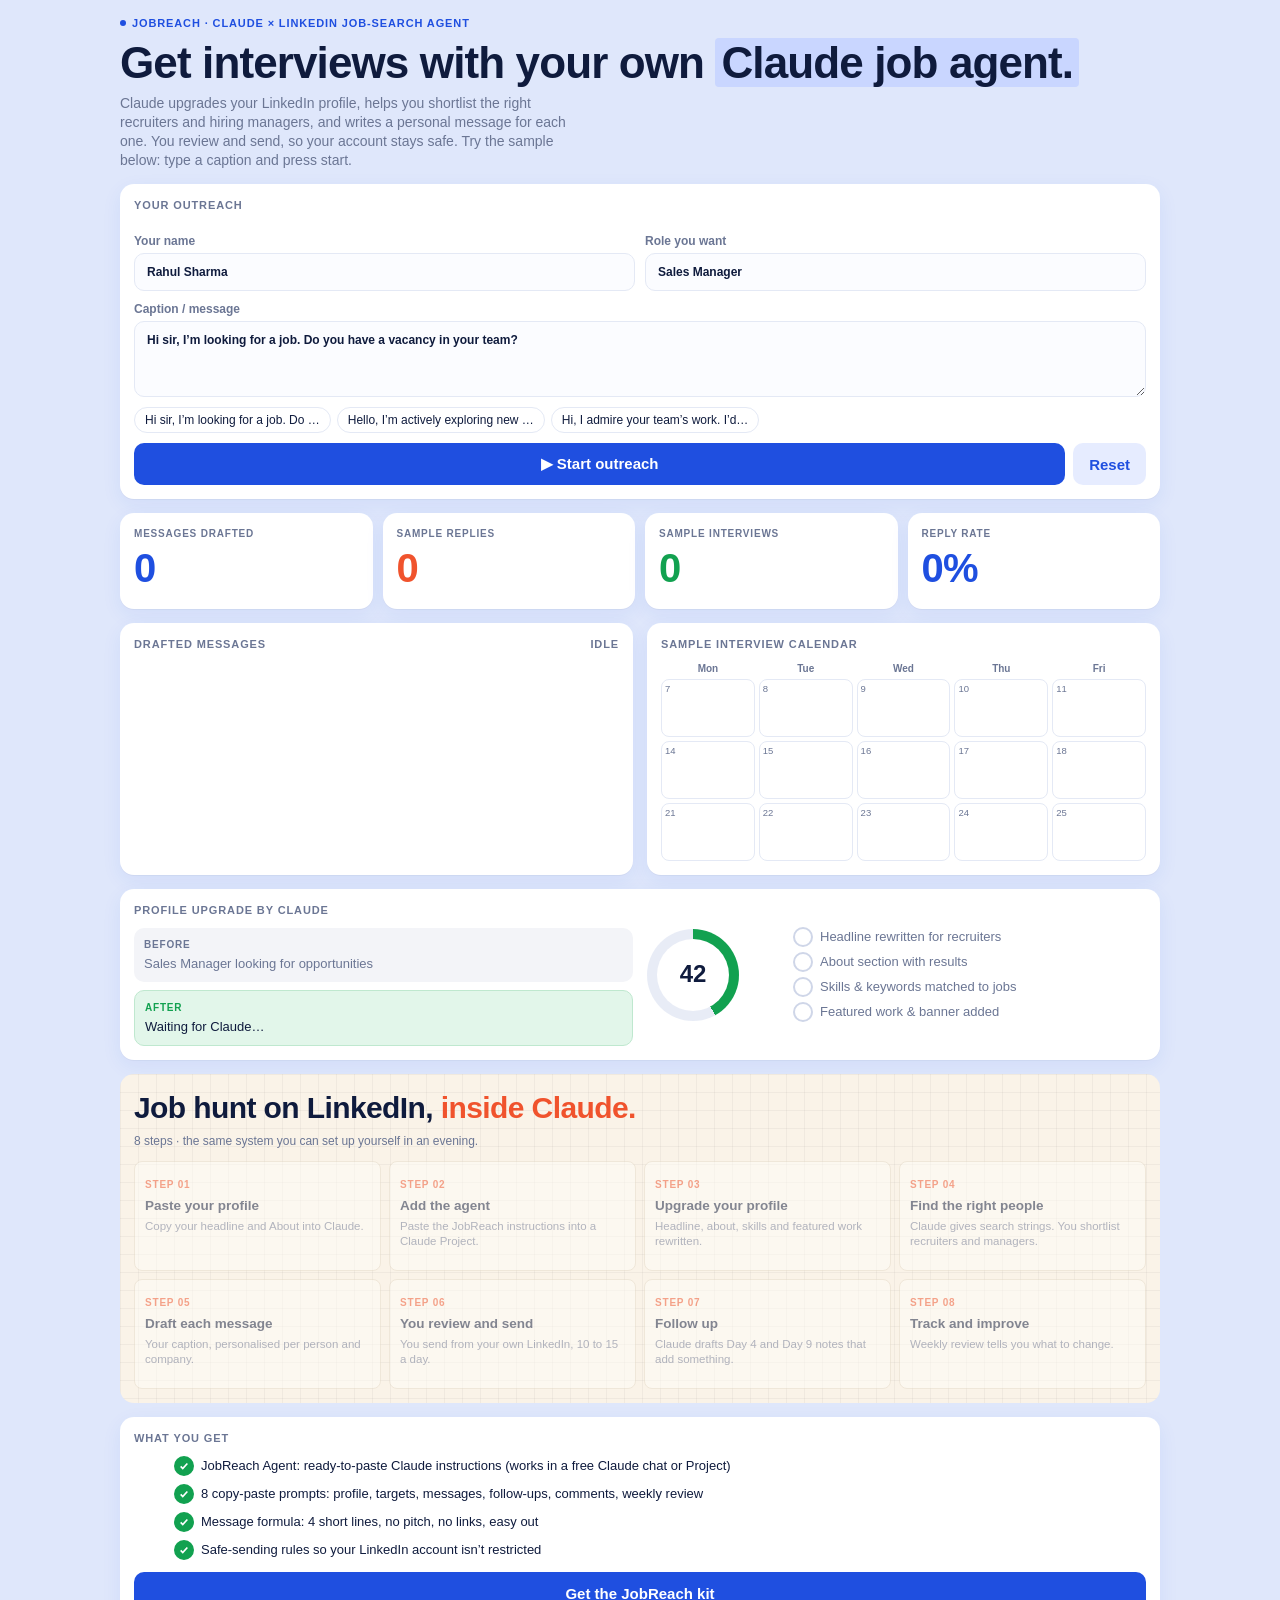
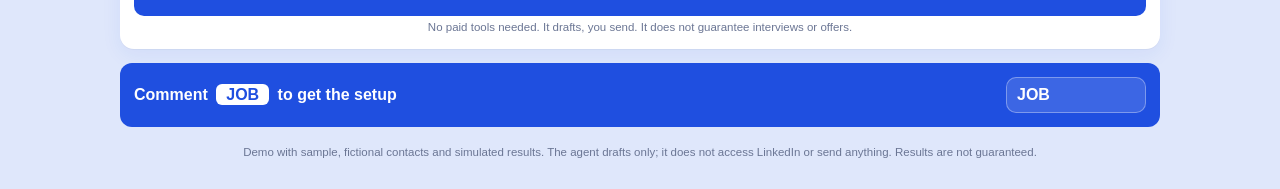
==== commit 7acfd1da: "Turn dashboard into honest sales page; add JobReach agent kit Co-Authored-By: Claude Sonnet 5.5 <nor" ====
--- a/index.html
+++ b/index.html
@@ -93,9 +93,9 @@
 <main class="wrap">
 
 <header>
-  <div class="eyebrow"><i></i>CLAUDE · LINKEDIN · JOB SEARCH</div>
-  <h1><span id="bigN">0</span> job DMs sent.<br>Here’s <mark>what they booked.</mark></h1>
-  <p class="sub">Type one caption. Claude finds the right people on LinkedIn, upgrades your profile, writes a personal message for each person, follows up, and fills your interview calendar.</p>
+  <div class="eyebrow"><i></i>JOBREACH · CLAUDE × LINKEDIN JOB-SEARCH AGENT</div>
+  <h1>Get interviews with your own <mark>Claude job agent.</mark></h1><span id="bigN" hidden>0</span>
+  <p class="sub">Claude upgrades your LinkedIn profile, helps you shortlist the right recruiters and hiring managers, and writes a personal message for each one. You review and send, so your account stays safe. Try the sample below: type a caption and press start.</p>
 </header>
 
 <section class="card composer">
@@ -115,15 +115,15 @@
 </section>
 
 <section class="stats">
-  <div class="card stat"><div class="k">DMS SENT</div><div class="v" id="sSent">0</div></div>
-  <div class="card stat"><div class="k">REPLIES</div><div class="v o" id="sRep">0</div></div>
-  <div class="card stat"><div class="k">INTERVIEWS BOOKED</div><div class="v g" id="sBook">0</div></div>
+  <div class="card stat"><div class="k">MESSAGES DRAFTED</div><div class="v" id="sSent">0</div></div>
+  <div class="card stat"><div class="k">SAMPLE REPLIES</div><div class="v o" id="sRep">0</div></div>
+  <div class="card stat"><div class="k">SAMPLE INTERVIEWS</div><div class="v g" id="sBook">0</div></div>
   <div class="card stat"><div class="k">REPLY RATE</div><div class="v" id="sRate">0%</div></div>
 </section>
 
 <section class="panes">
-  <div class="card"><h2>Outbound DMs <span id="live">idle</span></h2><div class="dms" id="dms"></div></div>
-  <div class="card"><h2>Your interview calendar</h2><div class="cal" id="cal"></div></div>
+  <div class="card"><h2>Drafted messages <span id="live">idle</span></h2><div class="dms" id="dms"></div></div>
+  <div class="card"><h2>Sample interview calendar</h2><div class="cal" id="cal"></div></div>
 </section>
 
 <section class="card profile">
@@ -151,11 +151,22 @@
   <div class="steps" id="steps"></div>
 </section>
 
+<section class="card" id="buy">
+  <h2>What you get</h2>
+  <ul class="checks" style="gap:8px">
+    <li class="on">JobReach Agent: ready-to-paste Claude instructions (works in a free Claude chat or Project)</li>
+    <li class="on">8 copy-paste prompts: profile, targets, messages, follow-ups, comments, weekly review</li>
+    <li class="on">Message formula: 4 short lines, no pitch, no links, easy out</li>
+    <li class="on">Safe-sending rules so your LinkedIn account isn’t restricted</li>
+  </ul>
+  <div class="actions" style="margin-top:12px"><a class="btn" id="buyBtn" href="#" style="text-decoration:none;text-align:center">Get the JobReach kit</a></div>
+  <p class="note" style="padding-bottom:0">No paid tools needed. It drafts, you send. It does not guarantee interviews or offers.</p>
+</section>
 <div class="cta">
   <div>Comment <span class="k" id="kw">JOB</span> to get the setup</div>
   <input id="kwIn" value="JOB" maxlength="12" aria-label="Comment keyword">
 </div>
-<p class="note">Demo with sample, fictional contacts and simulated results. Numbers are illustrative, not a promise of replies or offers.</p>
+<p class="note">Demo with sample, fictional contacts and simulated results. The agent drafts only; it does not access LinkedIn or send anything. Results are not guaranteed.</p>
 </main>
 
 <script>
@@ -185,14 +196,14 @@
  "Hi, I admire your team’s work. I’d love to contribute. Are you hiring?"
 ];
 const stepsData = [
- ["Connect LinkedIn","Link your account. Claude never posts without approval."],
- ["Plug into Claude","Claude reads your profile, goals and caption."],
+ ["Paste your profile","Copy your headline and About into Claude."],
+ ["Add the agent","Paste the JobReach instructions into a Claude Project."],
  ["Upgrade your profile","Headline, about, skills and featured work rewritten."],
- ["Find the right people","Recruiters and hiring managers in your target companies."],
- ["Write each message","Your caption, personalised per person and company."],
- ["Approve every DM","You review a batch. Nothing goes out unseen."],
- ["Follow up on day 3","Polite nudge to anyone who hasn’t replied."],
- ["Interview booked","Replies turn into slots on your calendar."]
+ ["Find the right people","Claude gives search strings. You shortlist recruiters and managers."],
+ ["Draft each message","Your caption, personalised per person and company."],
+ ["You review and send","You send from your own LinkedIn, 10 to 15 a day."],
+ ["Follow up","Claude drafts Day 4 and Day 9 notes that add something."],
+ ["Track and improve","Weekly review tells you what to change."]
 ];
 
 // chips + steps
@@ -255,7 +266,7 @@
     if(!alive())return;
     const p=people[pl.i], first=p[0].split(" ")[0];
     const d=document.createElement("div"); d.className="dm";
-    d.innerHTML=`<div class="av" style="background:${colors[pl.i%colors.length]}">${p[0].split(" ").map(x=>x[0]).join("")}</div><div class="who"><b>${p[0]} <span style="font-weight:400;color:var(--muted)">· ${p[1]}</span></b><small></small></div><span class="tag">Sent</span>`;
+    d.innerHTML=`<div class="av" style="background:${colors[pl.i%colors.length]}">${p[0].split(" ").map(x=>x[0]).join("")}</div><div class="who"><b>${p[0]} <span style="font-weight:400;color:var(--muted)">· ${p[1]}</span></b><small></small></div><span class="tag">Draft</span>`;
     d.querySelector("small").textContent=message(p,first);
     $("#dms").prepend(d); els.push({d,pl,p}); sent++;
     counter($("#sSent"),sent); $("#bigN").textContent=sent;
@@ -265,7 +276,7 @@
     await sleep(380);
   }
   async function advance(e){
-    const tag=e.d.querySelector(".tag"); tag.className="tag seen"; tag.textContent="Seen";
+    const tag=e.d.querySelector(".tag"); tag.className="tag seen"; tag.textContent="Sent by you";
     if(!e.pl.reply) return; await sleep(250);
     rep++; counter($("#sRep"),rep); e.d.classList.add("replied"); tag.className="tag replied"; tag.textContent="Replied";
     e.d.querySelector("small").textContent="“"+replies[e.pl.i%replies.length]+"”";
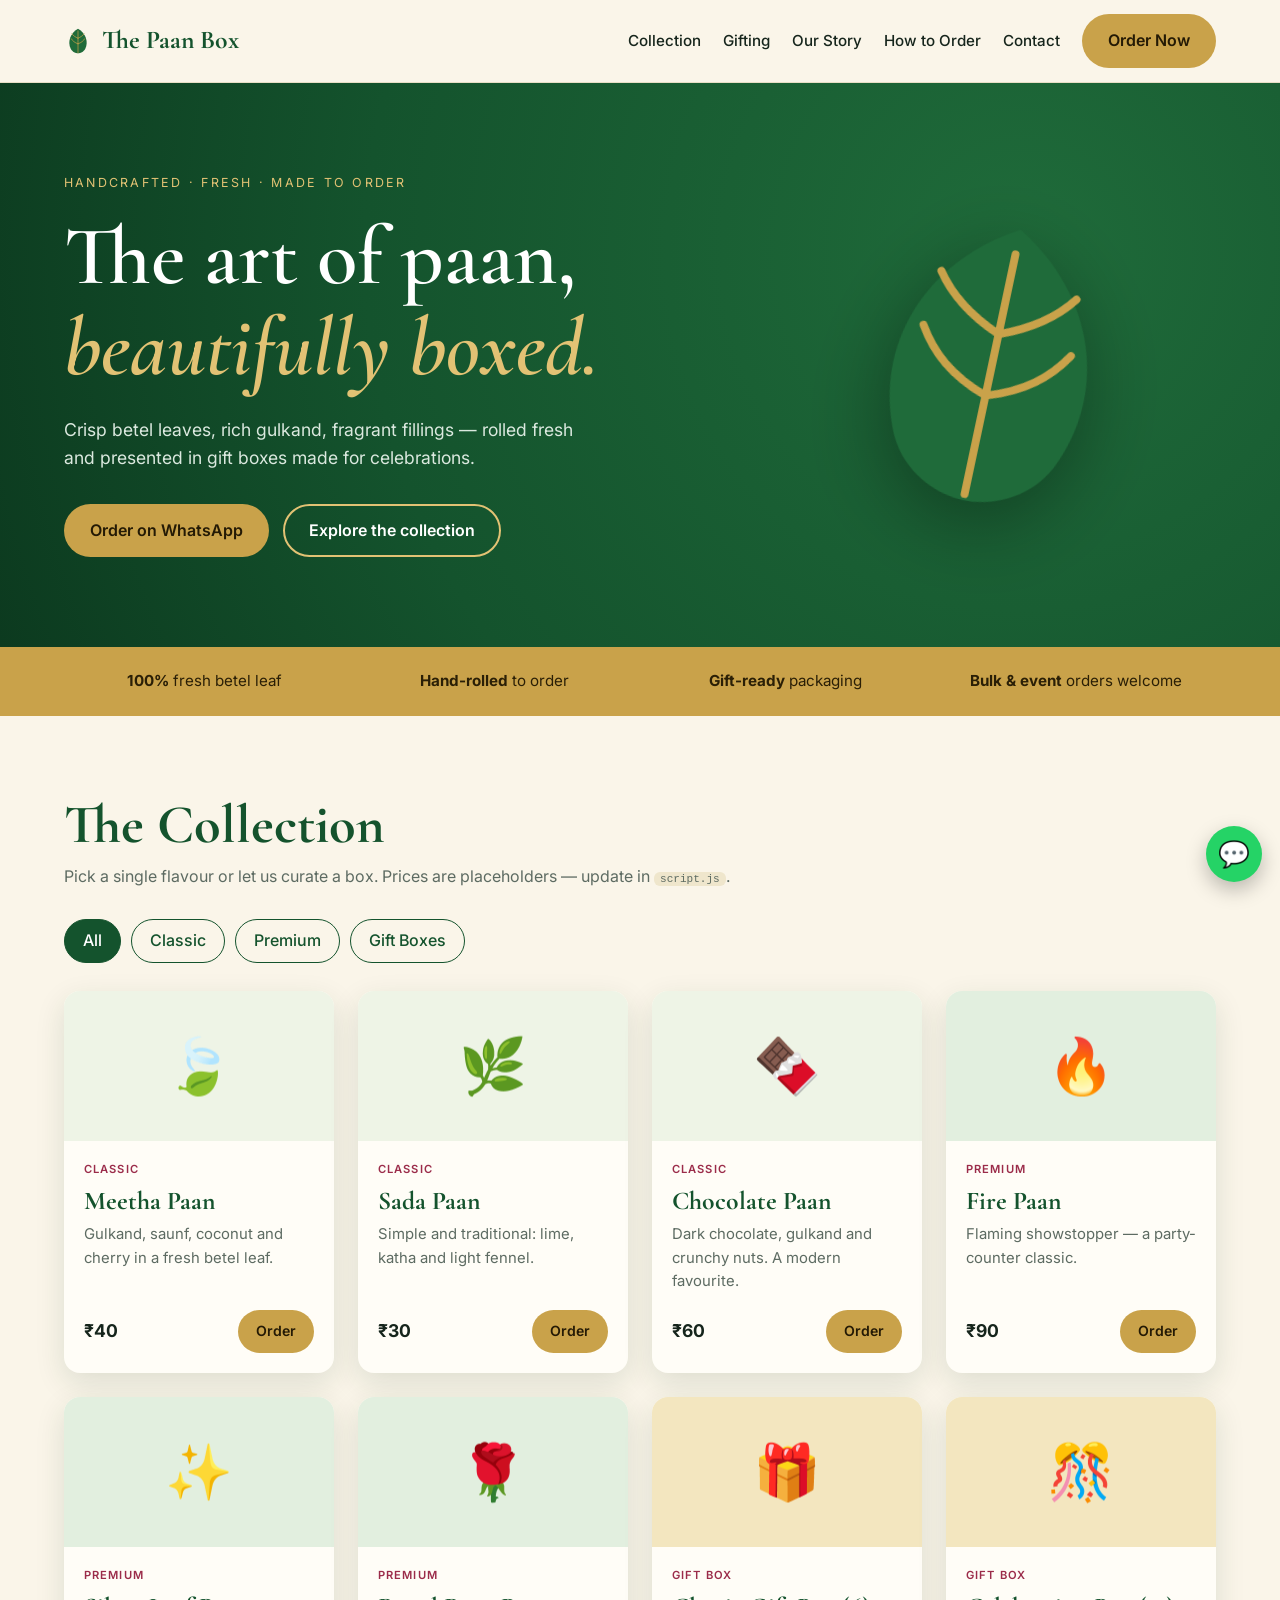
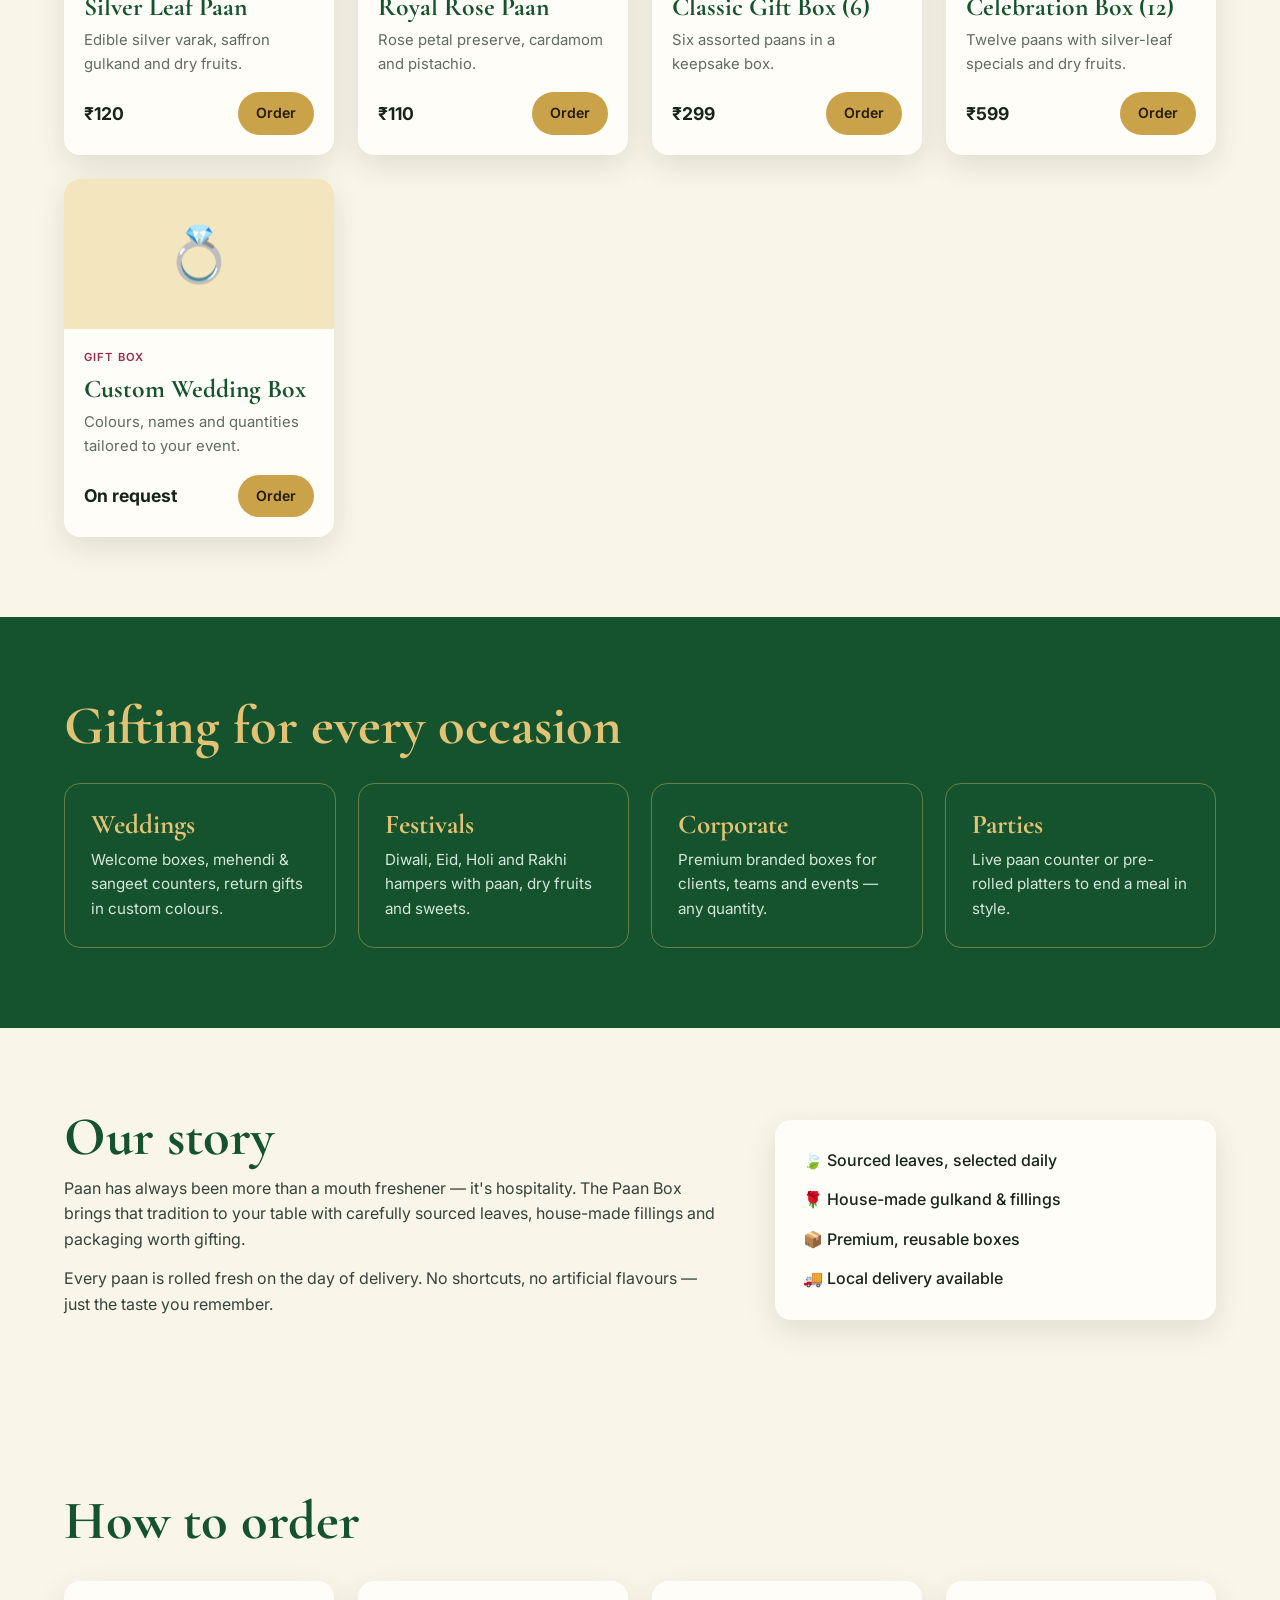
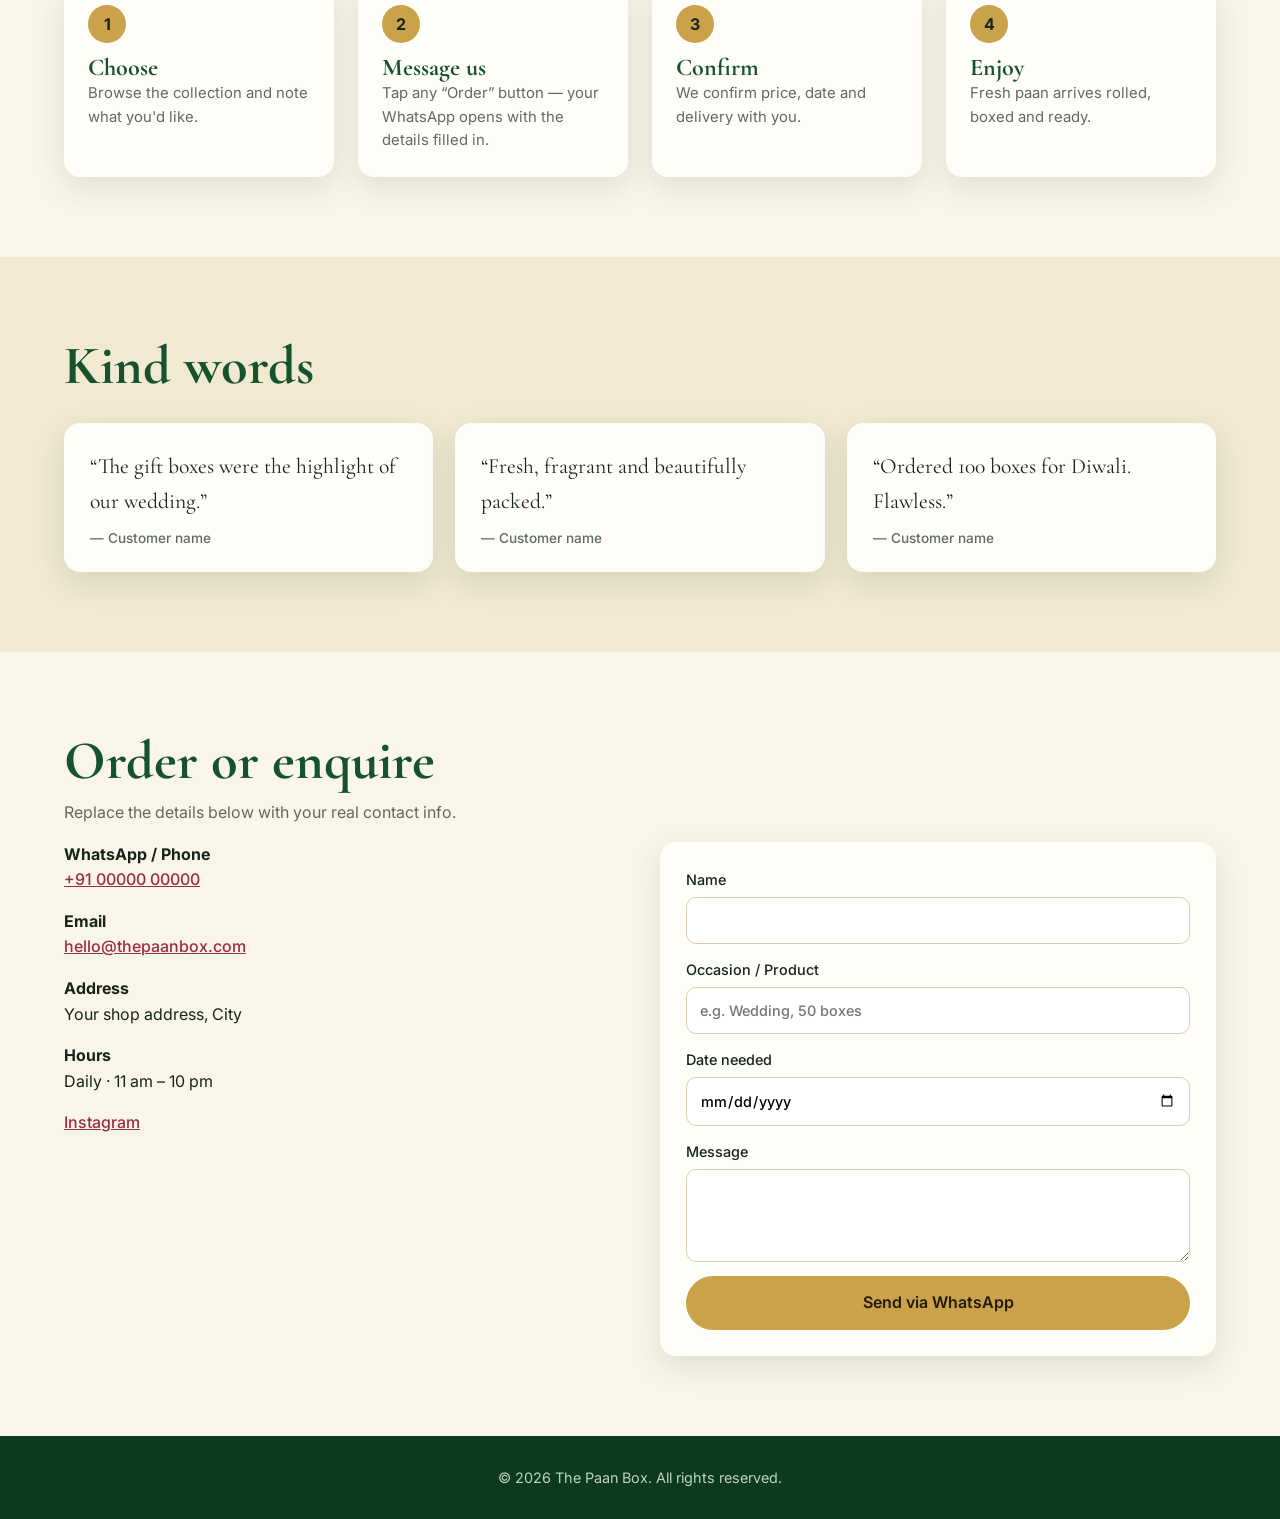
==== commit aeaf79c2: "Rebuild The Paan Box website as a static site Co-Authored-By: Claude Sonnet 5.5 <noreply@anthropic.c" ====
--- a/index.html
+++ b/index.html
@@ -1,301 +1,145 @@
 <!doctype html>
 <html lang="en">
 <head>
-<meta charset="utf-8">
-<meta name="viewport" content="width=device-width, initial-scale=1">
-<title>JobReach Dashboard</title>
-<style>
-:root{
-  --bg:#dfe7fb; --card:#fff; --ink:#0f1b3d; --muted:#6b7694; --line:#e4e9f5;
-  --blue:#1f4fe0; --blue-soft:#e6ecff; --hi:#c9d6ff; --orange:#f0532d; --green:#12a150; --green-soft:#e2f6ea;
-  --amber:#f5a524; --amber-soft:#fff3dc; --paper:#faf3e8;
-}
-*{box-sizing:border-box;margin:0}
-body{font-family:-apple-system,BlinkMacSystemFont,"Segoe UI",Roboto,Helvetica,Arial,sans-serif;background:var(--bg);color:var(--ink);padding:16px;line-height:1.35}
-.wrap{max-width:1040px;margin:0 auto;display:grid;gap:14px}
-.eyebrow{font-size:11px;font-weight:700;letter-spacing:.08em;color:var(--blue);display:flex;gap:6px;align-items:center}
-.eyebrow i{width:6px;height:6px;border-radius:50%;background:var(--blue);display:inline-block}
-h1{font-size:clamp(26px,5vw,44px);line-height:1.08;letter-spacing:-.02em;margin-top:8px}
-h1 mark{background:var(--hi);color:var(--ink);padding:0 6px;border-radius:4px}
-.sub{color:var(--muted);margin-top:8px;font-size:14px;max-width:60ch}
-.card{background:var(--card);border-radius:14px;padding:14px;box-shadow:0 1px 0 rgba(15,27,61,.04),0 6px 20px rgba(31,79,224,.07)}
-.card h2{font-size:11px;letter-spacing:.08em;color:var(--muted);text-transform:uppercase;margin-bottom:10px;display:flex;justify-content:space-between;align-items:center}
-.composer{display:grid;gap:10px}
-.row2{display:grid;grid-template-columns:1fr 1fr;gap:10px}
-label{font-size:12px;font-weight:600;color:var(--muted);display:grid;gap:4px}
-input,textarea{font:inherit;color:var(--ink);border:1.5px solid var(--line);border-radius:10px;padding:10px 12px;background:#fbfcff;width:100%}
-input:focus,textarea:focus{outline:none;border-color:var(--blue);background:#fff}
-textarea{min-height:76px;resize:vertical}
-.chips{display:flex;flex-wrap:wrap;gap:6px}
-.chip{border:1px solid var(--line);background:#fff;border-radius:99px;padding:5px 10px;font-size:12px;cursor:pointer;color:var(--ink)}
-.chip:hover{border-color:var(--blue);color:var(--blue)}
-.btn{background:var(--blue);color:#fff;border:0;border-radius:10px;padding:12px 16px;font-weight:700;font-size:15px;cursor:pointer}
-.btn:hover{filter:brightness(1.08)} .btn:disabled{opacity:.6;cursor:default}
-.btn.ghost{background:var(--blue-soft);color:var(--blue)}
-.actions{display:flex;gap:8px}.actions .btn:first-child{flex:1}
-.stats{display:grid;grid-template-columns:1fr 1fr;gap:10px}
-@media(min-width:700px){.stats{grid-template-columns:repeat(4,1fr)}}
-.stat .k{font-size:10px;font-weight:700;letter-spacing:.08em;color:var(--muted)}
-.stat .v{font-size:clamp(28px,6vw,40px);font-weight:800;letter-spacing:-.02em;color:var(--blue);font-variant-numeric:tabular-nums}
-.stat .v.g{color:var(--green)} .stat .v.o{color:var(--orange)}
-.panes{display:grid;gap:14px}
-@media(min-width:800px){.panes{grid-template-columns:1fr 1fr}}
-.dms{display:grid;gap:6px;max-height:430px;overflow:hidden;align-content:start}
-.dm{display:grid;grid-template-columns:34px 1fr auto;gap:10px;align-items:center;padding:8px;border-radius:10px;background:#f6f8ff;animation:slide .35s ease both;transition:background .3s}
-.dm.replied{background:var(--blue-soft)} .dm.booked{background:var(--green-soft)}
-@keyframes slide{from{opacity:0;transform:translateY(-10px)}to{opacity:1;transform:none}}
-.av{width:34px;height:34px;border-radius:50%;display:grid;place-items:center;color:#fff;font-weight:700;font-size:13px}
-.dm b{font-size:13px;display:block}
-.dm small{color:var(--muted);font-size:11.5px;display:block;white-space:nowrap;overflow:hidden;text-overflow:ellipsis}
-.dm .who{min-width:0}
-.tag{font-size:10px;font-weight:700;padding:3px 8px;border-radius:99px;background:#eceff7;color:var(--muted);white-space:nowrap}
-.tag.seen{background:var(--amber-soft);color:#a56a00}.tag.replied{background:var(--blue);color:#fff}.tag.booked{background:var(--green);color:#fff}
-.cal{display:grid;grid-template-columns:repeat(5,1fr);gap:4px}
-.cal .h{font-size:10px;text-align:center;color:var(--muted);font-weight:700}
-.day{min-height:58px;border:1px solid var(--line);border-radius:8px;padding:3px;display:grid;gap:2px;align-content:start}
-.day .n{font-size:9.5px;color:var(--muted)}
-.slot{background:var(--blue);color:#fff;border-radius:5px;font-size:9.5px;font-weight:700;text-align:center;padding:2px 0;animation:pop .4s cubic-bezier(.2,1.6,.4,1) both}
-@keyframes pop{from{transform:scale(.3);opacity:0}to{transform:none;opacity:1}}
-.profile{display:grid;gap:14px}
-@media(min-width:800px){.profile{grid-template-columns:1fr 1fr}}
-.ba{display:grid;gap:8px}
-.ba div{border-radius:10px;padding:10px;font-size:13px}
-.ba .before{background:#f3f4f8;color:var(--muted)} .ba .after{background:var(--green-soft);border:1px solid #bfe8cf}
-.ba .tl{font-size:10px;font-weight:800;letter-spacing:.08em;display:block;margin-bottom:3px}
-.meter{display:flex;align-items:center;gap:14px}
-.ring{--p:42;width:92px;height:92px;border-radius:50%;background:conic-gradient(var(--green) calc(var(--p)*1%),#e8ecf6 0);display:grid;place-items:center;flex:none}
-.ring span{width:72px;height:72px;border-radius:50%;background:#fff;display:grid;place-items:center;font-weight:800;font-size:24px;font-variant-numeric:tabular-nums}
-.checks{display:grid;gap:5px;font-size:13px}
-.checks li{list-style:none;display:flex;gap:7px;align-items:center;color:var(--muted);transition:color .3s}
-.checks li::before{content:"";width:16px;height:16px;border-radius:50%;border:2px solid #cfd6e8;flex:none;transition:.3s}
-.checks li.on{color:var(--ink)} .checks li.on::before{background:var(--green) center/10px no-repeat url("data:image/svg+xml,%3Csvg xmlns='http://www.w3.org/2000/svg' viewBox='0 0 12 12'%3E%3Cpath d='M2 6.5l2.5 2.5L10 3' stroke='white' stroke-width='2' fill='none'/%3E%3C/svg%3E");border-color:var(--green)}
-.bp{background:var(--paper);border-radius:14px;padding:14px;background-image:linear-gradient(#0000000a 1px,transparent 1px),linear-gradient(90deg,#0000000a 1px,transparent 1px);background-size:18px 18px}
-.bp h2{font-size:clamp(20px,4vw,30px);letter-spacing:-.02em;text-transform:none;color:var(--ink);display:block;margin-bottom:4px}
-.bp h2 em{color:var(--orange);font-style:normal}
-.bp p{font-size:12px;color:var(--muted);margin-bottom:12px}
-.steps{display:grid;grid-template-columns:repeat(2,1fr);gap:8px}
-@media(min-width:700px){.steps{grid-template-columns:repeat(4,1fr)}}
-.step{background:#fffdf8;border:1px solid #e6dccb;border-radius:8px;padding:10px;opacity:.5;transition:.4s;position:relative;min-height:110px}
-.step.on{opacity:1;border-color:var(--orange);box-shadow:0 0 0 3px #f0532d22}
-.step.done{opacity:1;border-color:#bfe8cf}
-.step .no{font-size:10px;font-weight:800;color:var(--orange);letter-spacing:.08em}
-.step b{display:block;font-size:13.5px;margin:4px 0 3px}
-.step p{font-size:11.5px;margin:0;color:var(--muted)}
-.step .st{position:absolute;right:8px;top:8px;font-size:11px;color:var(--green);opacity:0;transition:.3s}
-.step.done .st{opacity:1}
-.cta{display:flex;justify-content:space-between;align-items:center;gap:10px;background:var(--blue);color:#fff;border-radius:12px;padding:14px;font-weight:700;flex-wrap:wrap}
-.cta span.k{background:#fff;color:var(--blue);padding:2px 10px;border-radius:6px;margin:0 4px}
-.cta input{width:140px;background:#ffffff22;border-color:#ffffff55;color:#fff;padding:6px 10px}
-.note{font-size:11.5px;color:var(--muted);text-align:center;padding:4px 8px 12px}
-</style>
+  <meta charset="utf-8">
+  <meta name="viewport" content="width=device-width, initial-scale=1">
+  <title>The Paan Box — Handcrafted Paan & Gift Boxes</title>
+  <meta name="description" content="The Paan Box: freshly handcrafted paan, from classic meetha to royal silver-leaf, in beautiful gift boxes for weddings, festivals and every celebration.">
+  <meta property="og:title" content="The Paan Box">
+  <meta property="og:description" content="Handcrafted paan & gift boxes for every celebration.">
+  <meta property="og:type" content="website">
+  <link rel="preconnect" href="https://fonts.googleapis.com">
+  <link rel="preconnect" href="https://fonts.gstatic.com" crossorigin>
+  <link href="https://fonts.googleapis.com/css2?family=Cormorant+Garamond:ital,wght@0,500;0,600;0,700;1,500&family=Inter:wght@400;500;600&display=swap" rel="stylesheet">
+  <link rel="icon" href="assets/leaf.svg" type="image/svg+xml">
+  <link rel="stylesheet" href="styles.css">
 </head>
 <body>
-<main class="wrap">
 
-<header>
-  <div class="eyebrow"><i></i>JOBREACH · CLAUDE × LINKEDIN JOB-SEARCH AGENT</div>
-  <h1>Get interviews with your own <mark>Claude job agent.</mark></h1><span id="bigN" hidden>0</span>
-  <p class="sub">Claude upgrades your LinkedIn profile, helps you shortlist the right recruiters and hiring managers, and writes a personal message for each one. You review and send, so your account stays safe. Try the sample below: type a caption and press start.</p>
+<header class="nav" id="top">
+  <a href="#top" class="brand" aria-label="The Paan Box home">
+    <img src="assets/leaf.svg" alt="" width="28" height="28">
+    <span>The Paan Box</span>
+  </a>
+  <button class="menu-btn" aria-label="Toggle menu" aria-expanded="false">☰</button>
+  <nav>
+    <a href="#collection">Collection</a>
+    <a href="#gifting">Gifting</a>
+    <a href="#about">Our Story</a>
+    <a href="#how">How to Order</a>
+    <a href="#contact">Contact</a>
+    <a class="btn btn-gold wa-link" data-msg="Hi! I'd like to order from The Paan Box." href="#">Order Now</a>
+  </nav>
 </header>
 
-<section class="card composer">
-  <h2>Your outreach</h2>
-  <div class="row2">
-    <label>Your name<input id="name" value="Rahul Sharma" autocomplete="off"></label>
-    <label>Role you want<input id="role" value="Sales Manager" autocomplete="off"></label>
-  </div>
-  <label>Caption / message
-    <textarea id="caption">Hi sir, I’m looking for a job. Do you have a vacancy in your team?</textarea>
-  </label>
-  <div class="chips" id="chips"></div>
-  <div class="actions">
-    <button class="btn" id="go">▶ Start outreach</button>
-    <button class="btn ghost" id="reset">Reset</button>
-  </div>
-</section>
+<main>
+  <section class="hero">
+    <div class="hero-inner">
+      <p class="eyebrow">Handcrafted · Fresh · Made to order</p>
+      <h1>The art of paan,<br><em>beautifully boxed.</em></h1>
+      <p class="lead">Crisp betel leaves, rich gulkand, fragrant fillings — rolled fresh and presented in gift boxes made for celebrations.</p>
+      <div class="cta">
+        <a class="btn btn-gold wa-link" data-msg="Hi! I'd like to order a paan box." href="#">Order on WhatsApp</a>
+        <a class="btn btn-ghost" href="#collection">Explore the collection</a>
+      </div>
+    </div>
+    <div class="hero-art" aria-hidden="true">
+      <img src="assets/leaf.svg" alt="">
+    </div>
+  </section>
 
-<section class="stats">
-  <div class="card stat"><div class="k">MESSAGES DRAFTED</div><div class="v" id="sSent">0</div></div>
-  <div class="card stat"><div class="k">SAMPLE REPLIES</div><div class="v o" id="sRep">0</div></div>
-  <div class="card stat"><div class="k">SAMPLE INTERVIEWS</div><div class="v g" id="sBook">0</div></div>
-  <div class="card stat"><div class="k">REPLY RATE</div><div class="v" id="sRate">0%</div></div>
-</section>
+  <section class="strip">
+    <div><strong>100%</strong> fresh betel leaf</div>
+    <div><strong>Hand-rolled</strong> to order</div>
+    <div><strong>Gift-ready</strong> packaging</div>
+    <div><strong>Bulk &amp; event</strong> orders welcome</div>
+  </section>
 
-<section class="panes">
-  <div class="card"><h2>Drafted messages <span id="live">idle</span></h2><div class="dms" id="dms"></div></div>
-  <div class="card"><h2>Sample interview calendar</h2><div class="cal" id="cal"></div></div>
-</section>
+  <section id="collection" class="section">
+    <h2>The Collection</h2>
+    <p class="sub">Pick a single flavour or let us curate a box. Prices are placeholders — update in <code>script.js</code>.</p>
 
-<section class="card profile">
-  <div>
-    <h2>Profile upgrade by Claude</h2>
-    <div class="ba">
-      <div class="before"><span class="tl">BEFORE</span><span id="hBefore"></span></div>
-      <div class="after"><span class="tl" style="color:var(--green)">AFTER</span><span id="hAfter"></span></div>
+    <div class="filters" role="tablist" aria-label="Filter products">
+      <button class="chip active" data-filter="all">All</button>
+      <button class="chip" data-filter="classic">Classic</button>
+      <button class="chip" data-filter="premium">Premium</button>
+      <button class="chip" data-filter="box">Gift Boxes</button>
     </div>
-  </div>
-  <div class="meter">
-    <div class="ring" id="ring"><span id="score">42</span></div>
-    <ul class="checks" id="checks">
-      <li>Headline rewritten for recruiters</li>
-      <li>About section with results</li>
-      <li>Skills &amp; keywords matched to jobs</li>
-      <li>Featured work &amp; banner added</li>
+
+    <div class="grid" id="products"></div>
+  </section>
+
+  <section id="gifting" class="section dark">
+    <h2>Gifting for every occasion</h2>
+    <div class="cards">
+      <article><h3>Weddings</h3><p>Welcome boxes, mehendi &amp; sangeet counters, return gifts in custom colours.</p></article>
+      <article><h3>Festivals</h3><p>Diwali, Eid, Holi and Rakhi hampers with paan, dry fruits and sweets.</p></article>
+      <article><h3>Corporate</h3><p>Premium branded boxes for clients, teams and events — any quantity.</p></article>
+      <article><h3>Parties</h3><p>Live paan counter or pre-rolled platters to end a meal in style.</p></article>
+    </div>
+  </section>
+
+  <section id="about" class="section about">
+    <div>
+      <h2>Our story</h2>
+      <p>Paan has always been more than a mouth freshener — it's hospitality. The Paan Box brings that tradition to your table with carefully sourced leaves, house-made fillings and packaging worth gifting.</p>
+      <p>Every paan is rolled fresh on the day of delivery. No shortcuts, no artificial flavours — just the taste you remember.</p>
+    </div>
+    <ul class="facts">
+      <li>🍃 Sourced leaves, selected daily</li>
+      <li>🌹 House-made gulkand &amp; fillings</li>
+      <li>📦 Premium, reusable boxes</li>
+      <li>🚚 Local delivery available</li>
     </ul>
-  </div>
-</section>
+  </section>
 
-<section class="bp">
-  <h2>Job hunt on LinkedIn, <em>inside Claude.</em></h2>
-  <p>8 steps · the same system you can set up yourself in an evening.</p>
-  <div class="steps" id="steps"></div>
-</section>
+  <section id="how" class="section">
+    <h2>How to order</h2>
+    <ol class="steps">
+      <li><span>1</span><h3>Choose</h3><p>Browse the collection and note what you'd like.</p></li>
+      <li><span>2</span><h3>Message us</h3><p>Tap any “Order” button — your WhatsApp opens with the details filled in.</p></li>
+      <li><span>3</span><h3>Confirm</h3><p>We confirm price, date and delivery with you.</p></li>
+      <li><span>4</span><h3>Enjoy</h3><p>Fresh paan arrives rolled, boxed and ready.</p></li>
+    </ol>
+  </section>
 
-<section class="card" id="buy">
-  <h2>What you get</h2>
-  <ul class="checks" style="gap:8px">
-    <li class="on">JobReach Agent: ready-to-paste Claude instructions (works in a free Claude chat or Project)</li>
-    <li class="on">8 copy-paste prompts: profile, targets, messages, follow-ups, comments, weekly review</li>
-    <li class="on">Message formula: 4 short lines, no pitch, no links, easy out</li>
-    <li class="on">Safe-sending rules so your LinkedIn account isn’t restricted</li>
-  </ul>
-  <div class="actions" style="margin-top:12px"><a class="btn" id="buyBtn" href="#" style="text-decoration:none;text-align:center">Get the JobReach kit</a></div>
-  <p class="note" style="padding-bottom:0">No paid tools needed. It drafts, you send. It does not guarantee interviews or offers.</p>
-</section>
-<div class="cta">
-  <div>Comment <span class="k" id="kw">JOB</span> to get the setup</div>
-  <input id="kwIn" value="JOB" maxlength="12" aria-label="Comment keyword">
-</div>
-<p class="note">Demo with sample, fictional contacts and simulated results. The agent drafts only; it does not access LinkedIn or send anything. Results are not guaranteed.</p>
+  <section class="section reviews">
+    <h2>Kind words</h2>
+    <div class="cards light">
+      <blockquote>“The gift boxes were the highlight of our wedding.” <cite>— Customer name</cite></blockquote>
+      <blockquote>“Fresh, fragrant and beautifully packed.” <cite>— Customer name</cite></blockquote>
+      <blockquote>“Ordered 100 boxes for Diwali. Flawless.” <cite>— Customer name</cite></blockquote>
+    </div>
+  </section>
+
+  <section id="contact" class="section contact">
+    <h2>Order or enquire</h2>
+    <p class="sub">Replace the details below with your real contact info.</p>
+    <div class="contact-grid">
+      <div>
+        <p><strong>WhatsApp / Phone</strong><br><a class="wa-link" data-msg="Hi!" href="#" id="phoneText">+91 00000 00000</a></p>
+        <p><strong>Email</strong><br><a href="mailto:hello@thepaanbox.com">hello@thepaanbox.com</a></p>
+        <p><strong>Address</strong><br>Your shop address, City</p>
+        <p><strong>Hours</strong><br>Daily · 11 am – 10 pm</p>
+        <p><a href="#" id="igLink" rel="noopener">Instagram</a></p>
+      </div>
+      <form id="enquiry" class="form">
+        <label>Name<input name="name" required></label>
+        <label>Occasion / Product<input name="what" placeholder="e.g. Wedding, 50 boxes"></label>
+        <label>Date needed<input name="date" type="date"></label>
+        <label>Message<textarea name="msg" rows="3"></textarea></label>
+        <button class="btn btn-gold" type="submit">Send via WhatsApp</button>
+      </form>
+    </div>
+  </section>
 </main>
 
-<script>
-const $ = s => document.querySelector(s);
-const sleep = ms => new Promise(r => setTimeout(r, ms));
+<footer>
+  <p>© <span id="year"></span> The Paan Box. All rights reserved.</p>
+</footer>
 
-const people = [
- ["Ananya Rao","Talent Acquisition Lead","Northwind Foods","r"],["Vikram Mehta","Sales Director","BrightPath FMCG","h"],
- ["Sara Khan","HR Business Partner","Orbit Retail","r"],["Rohit Verma","Regional Head","Kestrel Beverages","h"],
- ["Priya Nair","Recruiter","Helio Consumer","r"],["Arjun Gill","VP Sales","Maple Foods","h"],
- ["Neha Kapoor","Talent Partner","Zenith Distribution","r"],["Karan Bedi","National Sales Manager","Pure Harvest","h"],
- ["Meera Iyer","Head of HR","Lumen Brands","r"],["Sandeep Joshi","Zonal Manager","Crest Snacks","h"],
- ["Ishita Das","Recruiter","Aurora Retail","r"],["Manish Tyagi","Sales Head","Greenfield Agro","h"],
- ["Divya Menon","Talent Acquisition","Solace Care","r"],["Harsh Vora","GM Sales","Tidal Drinks","h"],
- ["Tanvi Shah","HR Manager","Quill Stationers","r"],["Amit Chopra","Area Sales Head","Nimbus Dairy","h"],
- ["Pooja Bhatt","Recruiter","Vantage FMCG","r"],["Gaurav Sethi","Director, Sales","Ember Spices","h"],
- ["Kavya Reddy","Talent Lead","Orchard Juices","r"],["Nikhil Anand","Business Head","Pioneer Foods","h"],
- ["Rhea Malik","HRBP","Summit Consumer","r"],["Yash Taneja","Sales Director","Rivet Retail","h"],
- ["Aditi Sood","Recruiter","Bloom Wellness","r"],["Dev Arora","VP Commercial","Atlas Beverages","h"]
-];
-const colors = ["#1f4fe0","#f0532d","#12a150","#8a4fe0","#d6307a","#0e8aa8","#c47a00"];
-const replies = ["Sure, send times","Let’s talk next week","Yes, book it in","Sounds interesting","Share your CV please","Open to a quick call"];
-const slots = ["10:00","11:30","1:00","2:30","4:15","9:30"];
-const captions = [
- "Hi sir, I’m looking for a job. Do you have a vacancy in your team?",
- "Hello, I’m actively exploring new opportunities. Could we connect about any openings?",
- "Hi, I admire your team’s work. I’d love to contribute. Are you hiring?"
-];
-const stepsData = [
- ["Paste your profile","Copy your headline and About into Claude."],
- ["Add the agent","Paste the JobReach instructions into a Claude Project."],
- ["Upgrade your profile","Headline, about, skills and featured work rewritten."],
- ["Find the right people","Claude gives search strings. You shortlist recruiters and managers."],
- ["Draft each message","Your caption, personalised per person and company."],
- ["You review and send","You send from your own LinkedIn, 10 to 15 a day."],
- ["Follow up","Claude drafts Day 4 and Day 9 notes that add something."],
- ["Track and improve","Weekly review tells you what to change."]
-];
+<a class="wa-float wa-link" data-msg="Hi! I'd like to know more about The Paan Box." href="#" aria-label="Chat on WhatsApp">💬</a>
 
-// chips + steps
-captions.forEach(c => { const b = document.createElement("button"); b.className="chip"; b.textContent=c.slice(0,34)+"…"; b.onclick=()=>{$("#caption").value=c}; $("#chips").append(b); });
-stepsData.forEach((s,i)=>{ const d=document.createElement("div"); d.className="step"; d.innerHTML=`<span class="st">✔</span><span class="no">STEP 0${i+1}</span><b>${s[0]}</b><p>${s[1]}</p>`; $("#steps").append(d); });
-
-// calendar: next three weeks, Mon-Fri
-const calSlots = [];
-function buildCal(){
-  const c=$("#cal"); c.innerHTML=""; calSlots.length=0;
-  ["Mon","Tue","Wed","Thu","Fri"].forEach(d=>{const h=document.createElement("div");h.className="h";h.textContent=d;c.append(h)});
-  const t=new Date(); t.setDate(t.getDate()+((8-t.getDay())%7||7));
-  for(let w=0;w<3;w++)for(let d=0;d<5;d++){
-    const dt=new Date(t); dt.setDate(t.getDate()+w*7+d);
-    const cell=document.createElement("div"); cell.className="day"; cell.innerHTML=`<span class="n">${dt.getDate()}</span>`;
-    c.append(cell); calSlots.push(cell);
-  }
-}
-
-function counter(el,to,suffix=""){ const from=parseInt(el.dataset.v||0); el.dataset.v=to; const t0=performance.now();
-  (function f(t){const p=Math.min(1,(t-t0)/450);el.textContent=Math.round(from+(to-from)*p)+suffix;if(p<1)requestAnimationFrame(f)})(t0);}
-
-function headline(role){ return `${role} | Proven results in targets, team building & distribution | Open to work`; }
-function message(p,first){
-  const cap=$("#caption").value.trim(), me=$("#name").value.trim()||"me", role=$("#role").value.trim()||"this field";
-  const ctx = p[3]==="r" ? `I saw ${p[2]} is hiring. I’m a ${role} and would love to be considered.` : `I’d love to help ${p[2]} grow as a ${role}.`;
-  let body=cap.replace(/^(hi|hello|hey)\b[^,.!]*[,.!]\s*/i,""); body=body.charAt(0).toUpperCase()+body.slice(1);
-  return `Hi ${first}, ${body} ${ctx} My profile: linkedin.com/in/${me.toLowerCase().replace(/\s+/g,"-")}`;
-}
-
-let run=0;
-async function setStep(n){ document.querySelectorAll(".step").forEach((s,i)=>{s.classList.toggle("done",i<n);s.classList.toggle("on",i===n)}); }
-
-function resetAll(){
-  run++; $("#dms").innerHTML=""; buildCal();
-  ["sSent","sRep","sBook"].forEach(i=>{$("#"+i).dataset.v=0;$("#"+i).textContent=0}); $("#sRate").textContent="0%"; $("#bigN").textContent="0";
-  $("#score").textContent=42; $("#ring").style.setProperty("--p",42);
-  document.querySelectorAll("#checks li").forEach(l=>l.classList.remove("on"));
-  $("#hAfter").textContent="Waiting for Claude…"; setStep(-1); $("#live").textContent="idle"; $("#go").disabled=false;
-  $("#hBefore").textContent=$("#role").value+" looking for opportunities";
-}
-
-async function start(){
-  resetAll(); const me=run; $("#go").disabled=true; $("#live").textContent="● running";
-  const alive=()=>me===run;
-  const role=$("#role").value.trim()||"Professional";
-  // steps 0-1
-  for(let i=0;i<2;i++){ await setStep(i); await sleep(650); if(!alive())return; }
-  // profile upgrade (step 2)
-  await setStep(2); $("#hAfter").textContent=headline(role);
-  const lis=[...document.querySelectorAll("#checks li")]; let sc=42;
-  for(let i=0;i<4;i++){ lis[i].classList.add("on"); sc+=12; counter($("#score"),sc); $("#ring").style.setProperty("--p",sc); await sleep(550); if(!alive())return; }
-  // find people (3), write (4), approve (5)
-  for(let i=3;i<=5;i++){ await setStep(i); await sleep(700); if(!alive())return; }
-  // send DMs (step 5 stays on, then 6)
-  let sent=0,rep=0,book=0,slotIdx=0; const order=[...Array(people.length).keys()];
-  const planned=order.map(i=>({i,reply:(i*7+3)%10<5,book:(i*5+1)%10<3}));
-  const els=[];
-  for(const pl of planned){
-    if(!alive())return;
-    const p=people[pl.i], first=p[0].split(" ")[0];
-    const d=document.createElement("div"); d.className="dm";
-    d.innerHTML=`<div class="av" style="background:${colors[pl.i%colors.length]}">${p[0].split(" ").map(x=>x[0]).join("")}</div><div class="who"><b>${p[0]} <span style="font-weight:400;color:var(--muted)">· ${p[1]}</span></b><small></small></div><span class="tag">Draft</span>`;
-    d.querySelector("small").textContent=message(p,first);
-    $("#dms").prepend(d); els.push({d,pl,p}); sent++;
-    counter($("#sSent"),sent); $("#bigN").textContent=sent;
-    // seen + replies for earlier DMs
-    const e=els[els.length-3]; if(e){ await advance(e); }
-    $("#sRate").textContent=Math.round(rep/sent*100)+"%";
-    await sleep(380);
-  }
-  async function advance(e){
-    const tag=e.d.querySelector(".tag"); tag.className="tag seen"; tag.textContent="Sent by you";
-    if(!e.pl.reply) return; await sleep(250);
-    rep++; counter($("#sRep"),rep); e.d.classList.add("replied"); tag.className="tag replied"; tag.textContent="Replied";
-    e.d.querySelector("small").textContent="“"+replies[e.pl.i%replies.length]+"”";
-    if(e.pl.book && slotIdx<calSlots.length){
-      const cell=calSlots[(slotIdx*4+1)%calSlots.length]; slotIdx++;
-      const s=document.createElement("div"); s.className="slot"; s.textContent=slots[book%slots.length]; cell.append(s);
-      book++; counter($("#sBook"),book); e.d.classList.add("booked"); tag.className="tag booked"; tag.textContent="Booked ✔";
-    }
-  }
-  await setStep(6);
-  for(const e of els.slice(-3)){ if(!alive())return; await advance(e); await sleep(300); }
-  $("#sRate").textContent=Math.round(rep/sent*100)+"%";
-  await setStep(7); await sleep(500); await setStep(8); $("#live").textContent="✔ done"; $("#go").disabled=false;
-}
-
-$("#go").onclick=start; $("#reset").onclick=resetAll;
-$("#kwIn").oninput=e=>{$("#kw").textContent=(e.target.value||"JOB").toUpperCase()};
-$("#role").oninput=()=>{ if(!$("#go").disabled) $("#hBefore").textContent=$("#role").value+" looking for opportunities"; };
-resetAll();
-</script>
+<script src="script.js"></script>
 </body>
 </html>
--- a/styles.css
+++ b/styles.css
@@ -0,0 +1,103 @@
+:root{
+  --leaf:#14532d; --leaf-2:#1f6b3a; --ink:#16251c; --cream:#faf5e9; --paper:#fffdf7;
+  --gold:#c9a24a; --gold-2:#e2c274; --rose:#9b2c4a; --muted:#5d6b62;
+  --radius:16px; --shadow:0 10px 30px rgba(20,60,35,.12);
+}
+*{box-sizing:border-box;margin:0}
+html{scroll-behavior:smooth}
+body{font-family:Inter,system-ui,sans-serif;background:var(--cream);color:var(--ink);line-height:1.6}
+h1,h2,h3{font-family:"Cormorant Garamond",Georgia,serif;line-height:1.1}
+a{color:inherit}
+img{max-width:100%}
+
+.nav{position:sticky;top:0;z-index:20;display:flex;align-items:center;justify-content:space-between;
+  padding:14px 5vw;background:rgba(250,245,233,.92);backdrop-filter:blur(8px);border-bottom:1px solid #e8dfc6}
+.brand{display:flex;align-items:center;gap:10px;text-decoration:none;font-family:"Cormorant Garamond",serif;font-size:1.6rem;font-weight:700;color:var(--leaf)}
+.nav nav{display:flex;align-items:center;gap:22px}
+.nav nav a:not(.btn){text-decoration:none;font-weight:500;font-size:.95rem}
+.nav nav a:not(.btn):hover{color:var(--rose)}
+.menu-btn{display:none;background:none;border:0;font-size:1.6rem;cursor:pointer}
+
+.btn{display:inline-block;padding:12px 24px;border-radius:999px;font-weight:600;text-decoration:none;border:2px solid transparent;cursor:pointer;font:inherit;font-weight:600;transition:.2s}
+.btn-gold{background:var(--gold);color:#241a05}
+.btn-gold:hover{background:var(--gold-2);transform:translateY(-1px)}
+.btn-ghost{border-color:var(--gold-2);color:#fff}
+.btn-ghost:hover{background:rgba(255,255,255,.1)}
+
+.hero{display:grid;grid-template-columns:1.2fr .8fr;align-items:center;gap:30px;padding:90px 5vw;
+  background:radial-gradient(circle at 80% 30%,#1f6b3a,var(--leaf) 60%,#0c3a1f);color:#fff;overflow:hidden}
+.eyebrow{letter-spacing:.18em;text-transform:uppercase;font-size:.78rem;color:var(--gold-2);margin-bottom:18px}
+.hero h1{font-size:clamp(2.8rem,7vw,5.2rem);font-weight:600}
+.hero h1 em{color:var(--gold-2)}
+.lead{max-width:540px;margin:22px 0 32px;color:#dbe9df;font-size:1.1rem}
+.cta{display:flex;gap:14px;flex-wrap:wrap}
+.hero-art{display:flex;justify-content:center}
+.hero-art img{width:min(360px,70%);filter:drop-shadow(0 20px 40px rgba(0,0,0,.35));transform:rotate(12deg);animation:float 6s ease-in-out infinite}
+@keyframes float{50%{transform:rotate(8deg) translateY(-14px)}}
+
+.strip{display:grid;grid-template-columns:repeat(4,1fr);gap:10px;padding:22px 5vw;background:var(--gold);color:#2a1f06;text-align:center;font-size:.95rem}
+
+.section{padding:80px 5vw}
+.section h2{font-size:clamp(2.2rem,5vw,3.4rem);color:var(--leaf);margin-bottom:8px}
+.sub{color:var(--muted);margin-bottom:30px}
+code{background:#efe6cc;padding:1px 6px;border-radius:6px;font-size:.85em}
+
+.filters{display:flex;gap:10px;flex-wrap:wrap;margin-bottom:28px}
+.chip{padding:8px 18px;border-radius:999px;border:1.5px solid var(--leaf);background:transparent;color:var(--leaf);cursor:pointer;font:inherit;font-weight:500}
+.chip.active,.chip:hover{background:var(--leaf);color:#fff}
+
+.grid{display:grid;grid-template-columns:repeat(auto-fill,minmax(250px,1fr));gap:24px}
+.card{background:var(--paper);border-radius:var(--radius);box-shadow:var(--shadow);overflow:hidden;display:flex;flex-direction:column}
+.card .art{height:150px;display:grid;place-items:center;font-size:3.4rem}
+.card .body{padding:20px;display:flex;flex-direction:column;gap:8px;flex:1}
+.card h3{font-size:1.6rem;color:var(--leaf)}
+.card p{color:var(--muted);font-size:.93rem;flex:1}
+.card .row{display:flex;justify-content:space-between;align-items:center;margin-top:8px}
+.price{font-weight:700;font-size:1.1rem}
+.card .btn{padding:8px 16px;font-size:.88rem}
+.tag{font-size:.7rem;letter-spacing:.1em;text-transform:uppercase;color:var(--rose);font-weight:600}
+
+.dark{background:var(--leaf);color:#fff}
+.dark h2{color:var(--gold-2)}
+.cards{display:grid;grid-template-columns:repeat(auto-fit,minmax(220px,1fr));gap:22px;margin-top:26px}
+.cards article{padding:26px;border:1px solid rgba(226,194,116,.4);border-radius:var(--radius)}
+.cards article h3{color:var(--gold-2);font-size:1.7rem;margin-bottom:8px}
+.cards article p{color:#d6e6db;font-size:.95rem}
+
+.about{display:grid;grid-template-columns:1.2fr .8fr;gap:50px;align-items:center}
+.about p{margin-bottom:14px;color:#33443a}
+.facts{list-style:none;padding:28px;background:var(--paper);border-radius:var(--radius);box-shadow:var(--shadow);display:grid;gap:14px;font-weight:500}
+
+.steps{list-style:none;padding:0;display:grid;grid-template-columns:repeat(auto-fit,minmax(200px,1fr));gap:24px;margin-top:30px}
+.steps li{padding:24px;background:var(--paper);border-radius:var(--radius);box-shadow:var(--shadow)}
+.steps span{display:grid;place-items:center;width:38px;height:38px;border-radius:50%;background:var(--gold);font-weight:700;margin-bottom:12px}
+.steps h3{font-size:1.5rem;color:var(--leaf)}
+.steps p{color:var(--muted);font-size:.93rem}
+
+.reviews{background:#f1e9d2}
+blockquote{padding:26px;background:var(--paper);border-radius:var(--radius);box-shadow:var(--shadow);font-family:"Cormorant Garamond",serif;font-size:1.35rem}
+cite{display:block;margin-top:12px;font:500 .85rem Inter,sans-serif;color:var(--muted)}
+
+.contact-grid{display:grid;grid-template-columns:1fr 1fr;gap:40px}
+.contact p{margin-bottom:16px}
+.contact a{color:var(--rose);font-weight:500}
+.form{display:grid;gap:14px;background:var(--paper);padding:26px;border-radius:var(--radius);box-shadow:var(--shadow)}
+.form label{display:grid;gap:6px;font-weight:500;font-size:.9rem}
+.form input,.form textarea{padding:11px 13px;border:1.5px solid #d9cfae;border-radius:10px;font:inherit;background:#fff}
+.form input:focus,.form textarea:focus{outline:2px solid var(--gold);border-color:var(--gold)}
+
+footer{padding:30px 5vw;background:#0c3a1f;color:#bcd3c3;text-align:center;font-size:.9rem}
+
+.wa-float{position:fixed;right:18px;bottom:18px;width:56px;height:56px;border-radius:50%;background:#25d366;display:grid;place-items:center;font-size:1.6rem;text-decoration:none;box-shadow:0 8px 20px rgba(0,0,0,.25);z-index:30}
+
+@media(max-width:820px){
+  .menu-btn{display:block}
+  .nav nav{display:none;position:absolute;top:100%;left:0;right:0;flex-direction:column;align-items:flex-start;padding:20px 5vw;background:var(--cream);border-bottom:1px solid #e8dfc6}
+  .nav nav.open{display:flex}
+  .hero{grid-template-columns:1fr;padding:60px 5vw}
+  .hero-art{display:none}
+  .strip{grid-template-columns:1fr 1fr}
+  .about,.contact-grid{grid-template-columns:1fr}
+  .section{padding:56px 5vw}
+}
+@media(prefers-reduced-motion:reduce){.hero-art img{animation:none}html{scroll-behavior:auto}}
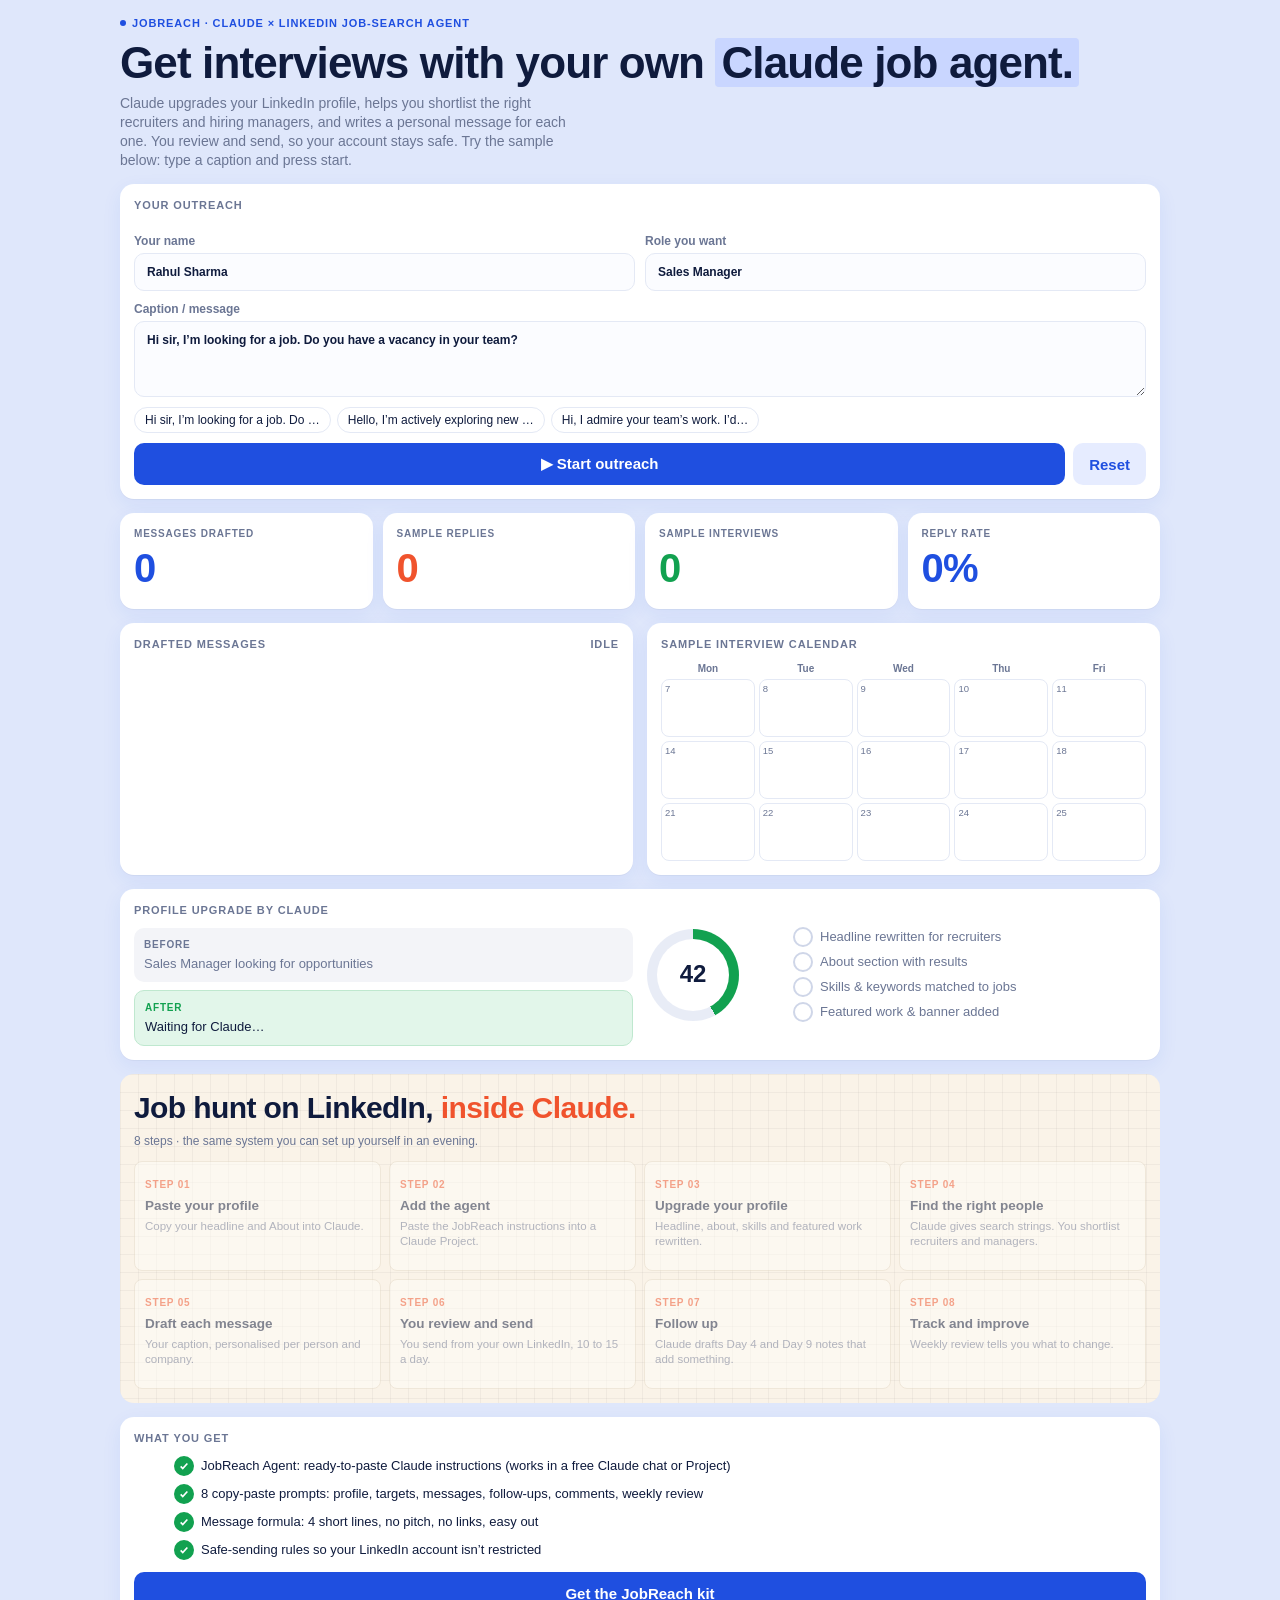
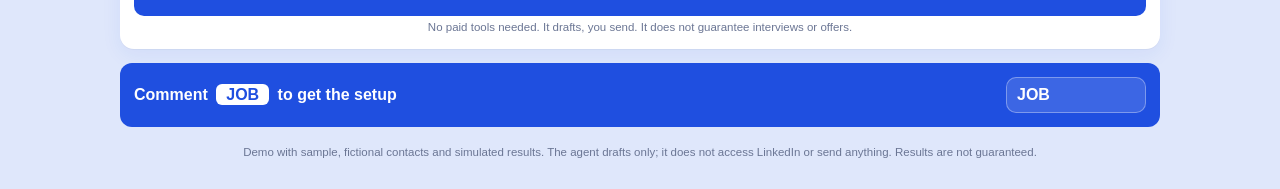
==== commit 683ceb36: "Merge 7acfd1daf9721a6fb0a8be356effa49437fb1a16 into 8be64bbaf91201ead67d1b7ff7ac7a452c653eb8" ====
--- a/index.html
+++ b/index.html
@@ -1,145 +1,301 @@
 <!doctype html>
 <html lang="en">
 <head>
-  <meta charset="utf-8">
-  <meta name="viewport" content="width=device-width, initial-scale=1">
-  <title>The Paan Box — Handcrafted Paan & Gift Boxes</title>
-  <meta name="description" content="The Paan Box: freshly handcrafted paan, from classic meetha to royal silver-leaf, in beautiful gift boxes for weddings, festivals and every celebration.">
-  <meta property="og:title" content="The Paan Box">
-  <meta property="og:description" content="Handcrafted paan & gift boxes for every celebration.">
-  <meta property="og:type" content="website">
-  <link rel="preconnect" href="https://fonts.googleapis.com">
-  <link rel="preconnect" href="https://fonts.gstatic.com" crossorigin>
-  <link href="https://fonts.googleapis.com/css2?family=Cormorant+Garamond:ital,wght@0,500;0,600;0,700;1,500&family=Inter:wght@400;500;600&display=swap" rel="stylesheet">
-  <link rel="icon" href="assets/leaf.svg" type="image/svg+xml">
-  <link rel="stylesheet" href="styles.css">
+<meta charset="utf-8">
+<meta name="viewport" content="width=device-width, initial-scale=1">
+<title>JobReach Dashboard</title>
+<style>
+:root{
+  --bg:#dfe7fb; --card:#fff; --ink:#0f1b3d; --muted:#6b7694; --line:#e4e9f5;
+  --blue:#1f4fe0; --blue-soft:#e6ecff; --hi:#c9d6ff; --orange:#f0532d; --green:#12a150; --green-soft:#e2f6ea;
+  --amber:#f5a524; --amber-soft:#fff3dc; --paper:#faf3e8;
+}
+*{box-sizing:border-box;margin:0}
+body{font-family:-apple-system,BlinkMacSystemFont,"Segoe UI",Roboto,Helvetica,Arial,sans-serif;background:var(--bg);color:var(--ink);padding:16px;line-height:1.35}
+.wrap{max-width:1040px;margin:0 auto;display:grid;gap:14px}
+.eyebrow{font-size:11px;font-weight:700;letter-spacing:.08em;color:var(--blue);display:flex;gap:6px;align-items:center}
+.eyebrow i{width:6px;height:6px;border-radius:50%;background:var(--blue);display:inline-block}
+h1{font-size:clamp(26px,5vw,44px);line-height:1.08;letter-spacing:-.02em;margin-top:8px}
+h1 mark{background:var(--hi);color:var(--ink);padding:0 6px;border-radius:4px}
+.sub{color:var(--muted);margin-top:8px;font-size:14px;max-width:60ch}
+.card{background:var(--card);border-radius:14px;padding:14px;box-shadow:0 1px 0 rgba(15,27,61,.04),0 6px 20px rgba(31,79,224,.07)}
+.card h2{font-size:11px;letter-spacing:.08em;color:var(--muted);text-transform:uppercase;margin-bottom:10px;display:flex;justify-content:space-between;align-items:center}
+.composer{display:grid;gap:10px}
+.row2{display:grid;grid-template-columns:1fr 1fr;gap:10px}
+label{font-size:12px;font-weight:600;color:var(--muted);display:grid;gap:4px}
+input,textarea{font:inherit;color:var(--ink);border:1.5px solid var(--line);border-radius:10px;padding:10px 12px;background:#fbfcff;width:100%}
+input:focus,textarea:focus{outline:none;border-color:var(--blue);background:#fff}
+textarea{min-height:76px;resize:vertical}
+.chips{display:flex;flex-wrap:wrap;gap:6px}
+.chip{border:1px solid var(--line);background:#fff;border-radius:99px;padding:5px 10px;font-size:12px;cursor:pointer;color:var(--ink)}
+.chip:hover{border-color:var(--blue);color:var(--blue)}
+.btn{background:var(--blue);color:#fff;border:0;border-radius:10px;padding:12px 16px;font-weight:700;font-size:15px;cursor:pointer}
+.btn:hover{filter:brightness(1.08)} .btn:disabled{opacity:.6;cursor:default}
+.btn.ghost{background:var(--blue-soft);color:var(--blue)}
+.actions{display:flex;gap:8px}.actions .btn:first-child{flex:1}
+.stats{display:grid;grid-template-columns:1fr 1fr;gap:10px}
+@media(min-width:700px){.stats{grid-template-columns:repeat(4,1fr)}}
+.stat .k{font-size:10px;font-weight:700;letter-spacing:.08em;color:var(--muted)}
+.stat .v{font-size:clamp(28px,6vw,40px);font-weight:800;letter-spacing:-.02em;color:var(--blue);font-variant-numeric:tabular-nums}
+.stat .v.g{color:var(--green)} .stat .v.o{color:var(--orange)}
+.panes{display:grid;gap:14px}
+@media(min-width:800px){.panes{grid-template-columns:1fr 1fr}}
+.dms{display:grid;gap:6px;max-height:430px;overflow:hidden;align-content:start}
+.dm{display:grid;grid-template-columns:34px 1fr auto;gap:10px;align-items:center;padding:8px;border-radius:10px;background:#f6f8ff;animation:slide .35s ease both;transition:background .3s}
+.dm.replied{background:var(--blue-soft)} .dm.booked{background:var(--green-soft)}
+@keyframes slide{from{opacity:0;transform:translateY(-10px)}to{opacity:1;transform:none}}
+.av{width:34px;height:34px;border-radius:50%;display:grid;place-items:center;color:#fff;font-weight:700;font-size:13px}
+.dm b{font-size:13px;display:block}
+.dm small{color:var(--muted);font-size:11.5px;display:block;white-space:nowrap;overflow:hidden;text-overflow:ellipsis}
+.dm .who{min-width:0}
+.tag{font-size:10px;font-weight:700;padding:3px 8px;border-radius:99px;background:#eceff7;color:var(--muted);white-space:nowrap}
+.tag.seen{background:var(--amber-soft);color:#a56a00}.tag.replied{background:var(--blue);color:#fff}.tag.booked{background:var(--green);color:#fff}
+.cal{display:grid;grid-template-columns:repeat(5,1fr);gap:4px}
+.cal .h{font-size:10px;text-align:center;color:var(--muted);font-weight:700}
+.day{min-height:58px;border:1px solid var(--line);border-radius:8px;padding:3px;display:grid;gap:2px;align-content:start}
+.day .n{font-size:9.5px;color:var(--muted)}
+.slot{background:var(--blue);color:#fff;border-radius:5px;font-size:9.5px;font-weight:700;text-align:center;padding:2px 0;animation:pop .4s cubic-bezier(.2,1.6,.4,1) both}
+@keyframes pop{from{transform:scale(.3);opacity:0}to{transform:none;opacity:1}}
+.profile{display:grid;gap:14px}
+@media(min-width:800px){.profile{grid-template-columns:1fr 1fr}}
+.ba{display:grid;gap:8px}
+.ba div{border-radius:10px;padding:10px;font-size:13px}
+.ba .before{background:#f3f4f8;color:var(--muted)} .ba .after{background:var(--green-soft);border:1px solid #bfe8cf}
+.ba .tl{font-size:10px;font-weight:800;letter-spacing:.08em;display:block;margin-bottom:3px}
+.meter{display:flex;align-items:center;gap:14px}
+.ring{--p:42;width:92px;height:92px;border-radius:50%;background:conic-gradient(var(--green) calc(var(--p)*1%),#e8ecf6 0);display:grid;place-items:center;flex:none}
+.ring span{width:72px;height:72px;border-radius:50%;background:#fff;display:grid;place-items:center;font-weight:800;font-size:24px;font-variant-numeric:tabular-nums}
+.checks{display:grid;gap:5px;font-size:13px}
+.checks li{list-style:none;display:flex;gap:7px;align-items:center;color:var(--muted);transition:color .3s}
+.checks li::before{content:"";width:16px;height:16px;border-radius:50%;border:2px solid #cfd6e8;flex:none;transition:.3s}
+.checks li.on{color:var(--ink)} .checks li.on::before{background:var(--green) center/10px no-repeat url("data:image/svg+xml,%3Csvg xmlns='http://www.w3.org/2000/svg' viewBox='0 0 12 12'%3E%3Cpath d='M2 6.5l2.5 2.5L10 3' stroke='white' stroke-width='2' fill='none'/%3E%3C/svg%3E");border-color:var(--green)}
+.bp{background:var(--paper);border-radius:14px;padding:14px;background-image:linear-gradient(#0000000a 1px,transparent 1px),linear-gradient(90deg,#0000000a 1px,transparent 1px);background-size:18px 18px}
+.bp h2{font-size:clamp(20px,4vw,30px);letter-spacing:-.02em;text-transform:none;color:var(--ink);display:block;margin-bottom:4px}
+.bp h2 em{color:var(--orange);font-style:normal}
+.bp p{font-size:12px;color:var(--muted);margin-bottom:12px}
+.steps{display:grid;grid-template-columns:repeat(2,1fr);gap:8px}
+@media(min-width:700px){.steps{grid-template-columns:repeat(4,1fr)}}
+.step{background:#fffdf8;border:1px solid #e6dccb;border-radius:8px;padding:10px;opacity:.5;transition:.4s;position:relative;min-height:110px}
+.step.on{opacity:1;border-color:var(--orange);box-shadow:0 0 0 3px #f0532d22}
+.step.done{opacity:1;border-color:#bfe8cf}
+.step .no{font-size:10px;font-weight:800;color:var(--orange);letter-spacing:.08em}
+.step b{display:block;font-size:13.5px;margin:4px 0 3px}
+.step p{font-size:11.5px;margin:0;color:var(--muted)}
+.step .st{position:absolute;right:8px;top:8px;font-size:11px;color:var(--green);opacity:0;transition:.3s}
+.step.done .st{opacity:1}
+.cta{display:flex;justify-content:space-between;align-items:center;gap:10px;background:var(--blue);color:#fff;border-radius:12px;padding:14px;font-weight:700;flex-wrap:wrap}
+.cta span.k{background:#fff;color:var(--blue);padding:2px 10px;border-radius:6px;margin:0 4px}
+.cta input{width:140px;background:#ffffff22;border-color:#ffffff55;color:#fff;padding:6px 10px}
+.note{font-size:11.5px;color:var(--muted);text-align:center;padding:4px 8px 12px}
+</style>
 </head>
 <body>
-
-<header class="nav" id="top">
-  <a href="#top" class="brand" aria-label="The Paan Box home">
-    <img src="assets/leaf.svg" alt="" width="28" height="28">
-    <span>The Paan Box</span>
-  </a>
-  <button class="menu-btn" aria-label="Toggle menu" aria-expanded="false">☰</button>
-  <nav>
-    <a href="#collection">Collection</a>
-    <a href="#gifting">Gifting</a>
-    <a href="#about">Our Story</a>
-    <a href="#how">How to Order</a>
-    <a href="#contact">Contact</a>
-    <a class="btn btn-gold wa-link" data-msg="Hi! I'd like to order from The Paan Box." href="#">Order Now</a>
-  </nav>
+<main class="wrap">
+
+<header>
+  <div class="eyebrow"><i></i>JOBREACH · CLAUDE × LINKEDIN JOB-SEARCH AGENT</div>
+  <h1>Get interviews with your own <mark>Claude job agent.</mark></h1><span id="bigN" hidden>0</span>
+  <p class="sub">Claude upgrades your LinkedIn profile, helps you shortlist the right recruiters and hiring managers, and writes a personal message for each one. You review and send, so your account stays safe. Try the sample below: type a caption and press start.</p>
 </header>
 
-<main>
-  <section class="hero">
-    <div class="hero-inner">
-      <p class="eyebrow">Handcrafted · Fresh · Made to order</p>
-      <h1>The art of paan,<br><em>beautifully boxed.</em></h1>
-      <p class="lead">Crisp betel leaves, rich gulkand, fragrant fillings — rolled fresh and presented in gift boxes made for celebrations.</p>
-      <div class="cta">
-        <a class="btn btn-gold wa-link" data-msg="Hi! I'd like to order a paan box." href="#">Order on WhatsApp</a>
-        <a class="btn btn-ghost" href="#collection">Explore the collection</a>
-      </div>
+<section class="card composer">
+  <h2>Your outreach</h2>
+  <div class="row2">
+    <label>Your name<input id="name" value="Rahul Sharma" autocomplete="off"></label>
+    <label>Role you want<input id="role" value="Sales Manager" autocomplete="off"></label>
+  </div>
+  <label>Caption / message
+    <textarea id="caption">Hi sir, I’m looking for a job. Do you have a vacancy in your team?</textarea>
+  </label>
+  <div class="chips" id="chips"></div>
+  <div class="actions">
+    <button class="btn" id="go">▶ Start outreach</button>
+    <button class="btn ghost" id="reset">Reset</button>
+  </div>
+</section>
+
+<section class="stats">
+  <div class="card stat"><div class="k">MESSAGES DRAFTED</div><div class="v" id="sSent">0</div></div>
+  <div class="card stat"><div class="k">SAMPLE REPLIES</div><div class="v o" id="sRep">0</div></div>
+  <div class="card stat"><div class="k">SAMPLE INTERVIEWS</div><div class="v g" id="sBook">0</div></div>
+  <div class="card stat"><div class="k">REPLY RATE</div><div class="v" id="sRate">0%</div></div>
+</section>
+
+<section class="panes">
+  <div class="card"><h2>Drafted messages <span id="live">idle</span></h2><div class="dms" id="dms"></div></div>
+  <div class="card"><h2>Sample interview calendar</h2><div class="cal" id="cal"></div></div>
+</section>
+
+<section class="card profile">
+  <div>
+    <h2>Profile upgrade by Claude</h2>
+    <div class="ba">
+      <div class="before"><span class="tl">BEFORE</span><span id="hBefore"></span></div>
+      <div class="after"><span class="tl" style="color:var(--green)">AFTER</span><span id="hAfter"></span></div>
     </div>
-    <div class="hero-art" aria-hidden="true">
-      <img src="assets/leaf.svg" alt="">
-    </div>
-  </section>
-
-  <section class="strip">
-    <div><strong>100%</strong> fresh betel leaf</div>
-    <div><strong>Hand-rolled</strong> to order</div>
-    <div><strong>Gift-ready</strong> packaging</div>
-    <div><strong>Bulk &amp; event</strong> orders welcome</div>
-  </section>
-
-  <section id="collection" class="section">
-    <h2>The Collection</h2>
-    <p class="sub">Pick a single flavour or let us curate a box. Prices are placeholders — update in <code>script.js</code>.</p>
-
-    <div class="filters" role="tablist" aria-label="Filter products">
-      <button class="chip active" data-filter="all">All</button>
-      <button class="chip" data-filter="classic">Classic</button>
-      <button class="chip" data-filter="premium">Premium</button>
-      <button class="chip" data-filter="box">Gift Boxes</button>
-    </div>
-
-    <div class="grid" id="products"></div>
-  </section>
-
-  <section id="gifting" class="section dark">
-    <h2>Gifting for every occasion</h2>
-    <div class="cards">
-      <article><h3>Weddings</h3><p>Welcome boxes, mehendi &amp; sangeet counters, return gifts in custom colours.</p></article>
-      <article><h3>Festivals</h3><p>Diwali, Eid, Holi and Rakhi hampers with paan, dry fruits and sweets.</p></article>
-      <article><h3>Corporate</h3><p>Premium branded boxes for clients, teams and events — any quantity.</p></article>
-      <article><h3>Parties</h3><p>Live paan counter or pre-rolled platters to end a meal in style.</p></article>
-    </div>
-  </section>
-
-  <section id="about" class="section about">
-    <div>
-      <h2>Our story</h2>
-      <p>Paan has always been more than a mouth freshener — it's hospitality. The Paan Box brings that tradition to your table with carefully sourced leaves, house-made fillings and packaging worth gifting.</p>
-      <p>Every paan is rolled fresh on the day of delivery. No shortcuts, no artificial flavours — just the taste you remember.</p>
-    </div>
-    <ul class="facts">
-      <li>🍃 Sourced leaves, selected daily</li>
-      <li>🌹 House-made gulkand &amp; fillings</li>
-      <li>📦 Premium, reusable boxes</li>
-      <li>🚚 Local delivery available</li>
+  </div>
+  <div class="meter">
+    <div class="ring" id="ring"><span id="score">42</span></div>
+    <ul class="checks" id="checks">
+      <li>Headline rewritten for recruiters</li>
+      <li>About section with results</li>
+      <li>Skills &amp; keywords matched to jobs</li>
+      <li>Featured work &amp; banner added</li>
     </ul>
-  </section>
-
-  <section id="how" class="section">
-    <h2>How to order</h2>
-    <ol class="steps">
-      <li><span>1</span><h3>Choose</h3><p>Browse the collection and note what you'd like.</p></li>
-      <li><span>2</span><h3>Message us</h3><p>Tap any “Order” button — your WhatsApp opens with the details filled in.</p></li>
-      <li><span>3</span><h3>Confirm</h3><p>We confirm price, date and delivery with you.</p></li>
-      <li><span>4</span><h3>Enjoy</h3><p>Fresh paan arrives rolled, boxed and ready.</p></li>
-    </ol>
-  </section>
-
-  <section class="section reviews">
-    <h2>Kind words</h2>
-    <div class="cards light">
-      <blockquote>“The gift boxes were the highlight of our wedding.” <cite>— Customer name</cite></blockquote>
-      <blockquote>“Fresh, fragrant and beautifully packed.” <cite>— Customer name</cite></blockquote>
-      <blockquote>“Ordered 100 boxes for Diwali. Flawless.” <cite>— Customer name</cite></blockquote>
-    </div>
-  </section>
-
-  <section id="contact" class="section contact">
-    <h2>Order or enquire</h2>
-    <p class="sub">Replace the details below with your real contact info.</p>
-    <div class="contact-grid">
-      <div>
-        <p><strong>WhatsApp / Phone</strong><br><a class="wa-link" data-msg="Hi!" href="#" id="phoneText">+91 00000 00000</a></p>
-        <p><strong>Email</strong><br><a href="mailto:hello@thepaanbox.com">hello@thepaanbox.com</a></p>
-        <p><strong>Address</strong><br>Your shop address, City</p>
-        <p><strong>Hours</strong><br>Daily · 11 am – 10 pm</p>
-        <p><a href="#" id="igLink" rel="noopener">Instagram</a></p>
-      </div>
-      <form id="enquiry" class="form">
-        <label>Name<input name="name" required></label>
-        <label>Occasion / Product<input name="what" placeholder="e.g. Wedding, 50 boxes"></label>
-        <label>Date needed<input name="date" type="date"></label>
-        <label>Message<textarea name="msg" rows="3"></textarea></label>
-        <button class="btn btn-gold" type="submit">Send via WhatsApp</button>
-      </form>
-    </div>
-  </section>
+  </div>
+</section>
+
+<section class="bp">
+  <h2>Job hunt on LinkedIn, <em>inside Claude.</em></h2>
+  <p>8 steps · the same system you can set up yourself in an evening.</p>
+  <div class="steps" id="steps"></div>
+</section>
+
+<section class="card" id="buy">
+  <h2>What you get</h2>
+  <ul class="checks" style="gap:8px">
+    <li class="on">JobReach Agent: ready-to-paste Claude instructions (works in a free Claude chat or Project)</li>
+    <li class="on">8 copy-paste prompts: profile, targets, messages, follow-ups, comments, weekly review</li>
+    <li class="on">Message formula: 4 short lines, no pitch, no links, easy out</li>
+    <li class="on">Safe-sending rules so your LinkedIn account isn’t restricted</li>
+  </ul>
+  <div class="actions" style="margin-top:12px"><a class="btn" id="buyBtn" href="#" style="text-decoration:none;text-align:center">Get the JobReach kit</a></div>
+  <p class="note" style="padding-bottom:0">No paid tools needed. It drafts, you send. It does not guarantee interviews or offers.</p>
+</section>
+<div class="cta">
+  <div>Comment <span class="k" id="kw">JOB</span> to get the setup</div>
+  <input id="kwIn" value="JOB" maxlength="12" aria-label="Comment keyword">
+</div>
+<p class="note">Demo with sample, fictional contacts and simulated results. The agent drafts only; it does not access LinkedIn or send anything. Results are not guaranteed.</p>
 </main>
 
-<footer>
-  <p>© <span id="year"></span> The Paan Box. All rights reserved.</p>
-</footer>
-
-<a class="wa-float wa-link" data-msg="Hi! I'd like to know more about The Paan Box." href="#" aria-label="Chat on WhatsApp">💬</a>
-
-<script src="script.js"></script>
+<script>
+const $ = s => document.querySelector(s);
+const sleep = ms => new Promise(r => setTimeout(r, ms));
+
+const people = [
+ ["Ananya Rao","Talent Acquisition Lead","Northwind Foods","r"],["Vikram Mehta","Sales Director","BrightPath FMCG","h"],
+ ["Sara Khan","HR Business Partner","Orbit Retail","r"],["Rohit Verma","Regional Head","Kestrel Beverages","h"],
+ ["Priya Nair","Recruiter","Helio Consumer","r"],["Arjun Gill","VP Sales","Maple Foods","h"],
+ ["Neha Kapoor","Talent Partner","Zenith Distribution","r"],["Karan Bedi","National Sales Manager","Pure Harvest","h"],
+ ["Meera Iyer","Head of HR","Lumen Brands","r"],["Sandeep Joshi","Zonal Manager","Crest Snacks","h"],
+ ["Ishita Das","Recruiter","Aurora Retail","r"],["Manish Tyagi","Sales Head","Greenfield Agro","h"],
+ ["Divya Menon","Talent Acquisition","Solace Care","r"],["Harsh Vora","GM Sales","Tidal Drinks","h"],
+ ["Tanvi Shah","HR Manager","Quill Stationers","r"],["Amit Chopra","Area Sales Head","Nimbus Dairy","h"],
+ ["Pooja Bhatt","Recruiter","Vantage FMCG","r"],["Gaurav Sethi","Director, Sales","Ember Spices","h"],
+ ["Kavya Reddy","Talent Lead","Orchard Juices","r"],["Nikhil Anand","Business Head","Pioneer Foods","h"],
+ ["Rhea Malik","HRBP","Summit Consumer","r"],["Yash Taneja","Sales Director","Rivet Retail","h"],
+ ["Aditi Sood","Recruiter","Bloom Wellness","r"],["Dev Arora","VP Commercial","Atlas Beverages","h"]
+];
+const colors = ["#1f4fe0","#f0532d","#12a150","#8a4fe0","#d6307a","#0e8aa8","#c47a00"];
+const replies = ["Sure, send times","Let’s talk next week","Yes, book it in","Sounds interesting","Share your CV please","Open to a quick call"];
+const slots = ["10:00","11:30","1:00","2:30","4:15","9:30"];
+const captions = [
+ "Hi sir, I’m looking for a job. Do you have a vacancy in your team?",
+ "Hello, I’m actively exploring new opportunities. Could we connect about any openings?",
+ "Hi, I admire your team’s work. I’d love to contribute. Are you hiring?"
+];
+const stepsData = [
+ ["Paste your profile","Copy your headline and About into Claude."],
+ ["Add the agent","Paste the JobReach instructions into a Claude Project."],
+ ["Upgrade your profile","Headline, about, skills and featured work rewritten."],
+ ["Find the right people","Claude gives search strings. You shortlist recruiters and managers."],
+ ["Draft each message","Your caption, personalised per person and company."],
+ ["You review and send","You send from your own LinkedIn, 10 to 15 a day."],
+ ["Follow up","Claude drafts Day 4 and Day 9 notes that add something."],
+ ["Track and improve","Weekly review tells you what to change."]
+];
+
+// chips + steps
+captions.forEach(c => { const b = document.createElement("button"); b.className="chip"; b.textContent=c.slice(0,34)+"…"; b.onclick=()=>{$("#caption").value=c}; $("#chips").append(b); });
+stepsData.forEach((s,i)=>{ const d=document.createElement("div"); d.className="step"; d.innerHTML=`<span class="st">✔</span><span class="no">STEP 0${i+1}</span><b>${s[0]}</b><p>${s[1]}</p>`; $("#steps").append(d); });
+
+// calendar: next three weeks, Mon-Fri
+const calSlots = [];
+function buildCal(){
+  const c=$("#cal"); c.innerHTML=""; calSlots.length=0;
+  ["Mon","Tue","Wed","Thu","Fri"].forEach(d=>{const h=document.createElement("div");h.className="h";h.textContent=d;c.append(h)});
+  const t=new Date(); t.setDate(t.getDate()+((8-t.getDay())%7||7));
+  for(let w=0;w<3;w++)for(let d=0;d<5;d++){
+    const dt=new Date(t); dt.setDate(t.getDate()+w*7+d);
+    const cell=document.createElement("div"); cell.className="day"; cell.innerHTML=`<span class="n">${dt.getDate()}</span>`;
+    c.append(cell); calSlots.push(cell);
+  }
+}
+
+function counter(el,to,suffix=""){ const from=parseInt(el.dataset.v||0); el.dataset.v=to; const t0=performance.now();
+  (function f(t){const p=Math.min(1,(t-t0)/450);el.textContent=Math.round(from+(to-from)*p)+suffix;if(p<1)requestAnimationFrame(f)})(t0);}
+
+function headline(role){ return `${role} | Proven results in targets, team building & distribution | Open to work`; }
+function message(p,first){
+  const cap=$("#caption").value.trim(), me=$("#name").value.trim()||"me", role=$("#role").value.trim()||"this field";
+  const ctx = p[3]==="r" ? `I saw ${p[2]} is hiring. I’m a ${role} and would love to be considered.` : `I’d love to help ${p[2]} grow as a ${role}.`;
+  let body=cap.replace(/^(hi|hello|hey)\b[^,.!]*[,.!]\s*/i,""); body=body.charAt(0).toUpperCase()+body.slice(1);
+  return `Hi ${first}, ${body} ${ctx} My profile: linkedin.com/in/${me.toLowerCase().replace(/\s+/g,"-")}`;
+}
+
+let run=0;
+async function setStep(n){ document.querySelectorAll(".step").forEach((s,i)=>{s.classList.toggle("done",i<n);s.classList.toggle("on",i===n)}); }
+
+function resetAll(){
+  run++; $("#dms").innerHTML=""; buildCal();
+  ["sSent","sRep","sBook"].forEach(i=>{$("#"+i).dataset.v=0;$("#"+i).textContent=0}); $("#sRate").textContent="0%"; $("#bigN").textContent="0";
+  $("#score").textContent=42; $("#ring").style.setProperty("--p",42);
+  document.querySelectorAll("#checks li").forEach(l=>l.classList.remove("on"));
+  $("#hAfter").textContent="Waiting for Claude…"; setStep(-1); $("#live").textContent="idle"; $("#go").disabled=false;
+  $("#hBefore").textContent=$("#role").value+" looking for opportunities";
+}
+
+async function start(){
+  resetAll(); const me=run; $("#go").disabled=true; $("#live").textContent="● running";
+  const alive=()=>me===run;
+  const role=$("#role").value.trim()||"Professional";
+  // steps 0-1
+  for(let i=0;i<2;i++){ await setStep(i); await sleep(650); if(!alive())return; }
+  // profile upgrade (step 2)
+  await setStep(2); $("#hAfter").textContent=headline(role);
+  const lis=[...document.querySelectorAll("#checks li")]; let sc=42;
+  for(let i=0;i<4;i++){ lis[i].classList.add("on"); sc+=12; counter($("#score"),sc); $("#ring").style.setProperty("--p",sc); await sleep(550); if(!alive())return; }
+  // find people (3), write (4), approve (5)
+  for(let i=3;i<=5;i++){ await setStep(i); await sleep(700); if(!alive())return; }
+  // send DMs (step 5 stays on, then 6)
+  let sent=0,rep=0,book=0,slotIdx=0; const order=[...Array(people.length).keys()];
+  const planned=order.map(i=>({i,reply:(i*7+3)%10<5,book:(i*5+1)%10<3}));
+  const els=[];
+  for(const pl of planned){
+    if(!alive())return;
+    const p=people[pl.i], first=p[0].split(" ")[0];
+    const d=document.createElement("div"); d.className="dm";
+    d.innerHTML=`<div class="av" style="background:${colors[pl.i%colors.length]}">${p[0].split(" ").map(x=>x[0]).join("")}</div><div class="who"><b>${p[0]} <span style="font-weight:400;color:var(--muted)">· ${p[1]}</span></b><small></small></div><span class="tag">Draft</span>`;
+    d.querySelector("small").textContent=message(p,first);
+    $("#dms").prepend(d); els.push({d,pl,p}); sent++;
+    counter($("#sSent"),sent); $("#bigN").textContent=sent;
+    // seen + replies for earlier DMs
+    const e=els[els.length-3]; if(e){ await advance(e); }
+    $("#sRate").textContent=Math.round(rep/sent*100)+"%";
+    await sleep(380);
+  }
+  async function advance(e){
+    const tag=e.d.querySelector(".tag"); tag.className="tag seen"; tag.textContent="Sent by you";
+    if(!e.pl.reply) return; await sleep(250);
+    rep++; counter($("#sRep"),rep); e.d.classList.add("replied"); tag.className="tag replied"; tag.textContent="Replied";
+    e.d.querySelector("small").textContent="“"+replies[e.pl.i%replies.length]+"”";
+    if(e.pl.book && slotIdx<calSlots.length){
+      const cell=calSlots[(slotIdx*4+1)%calSlots.length]; slotIdx++;
+      const s=document.createElement("div"); s.className="slot"; s.textContent=slots[book%slots.length]; cell.append(s);
+      book++; counter($("#sBook"),book); e.d.classList.add("booked"); tag.className="tag booked"; tag.textContent="Booked ✔";
+    }
+  }
+  await setStep(6);
+  for(const e of els.slice(-3)){ if(!alive())return; await advance(e); await sleep(300); }
+  $("#sRate").textContent=Math.round(rep/sent*100)+"%";
+  await setStep(7); await sleep(500); await setStep(8); $("#live").textContent="✔ done"; $("#go").disabled=false;
+}
+
+$("#go").onclick=start; $("#reset").onclick=resetAll;
+$("#kwIn").oninput=e=>{$("#kw").textContent=(e.target.value||"JOB").toUpperCase()};
+$("#role").oninput=()=>{ if(!$("#go").disabled) $("#hBefore").textContent=$("#role").value+" looking for opportunities"; };
+resetAll();
+</script>
 </body>
 </html>
